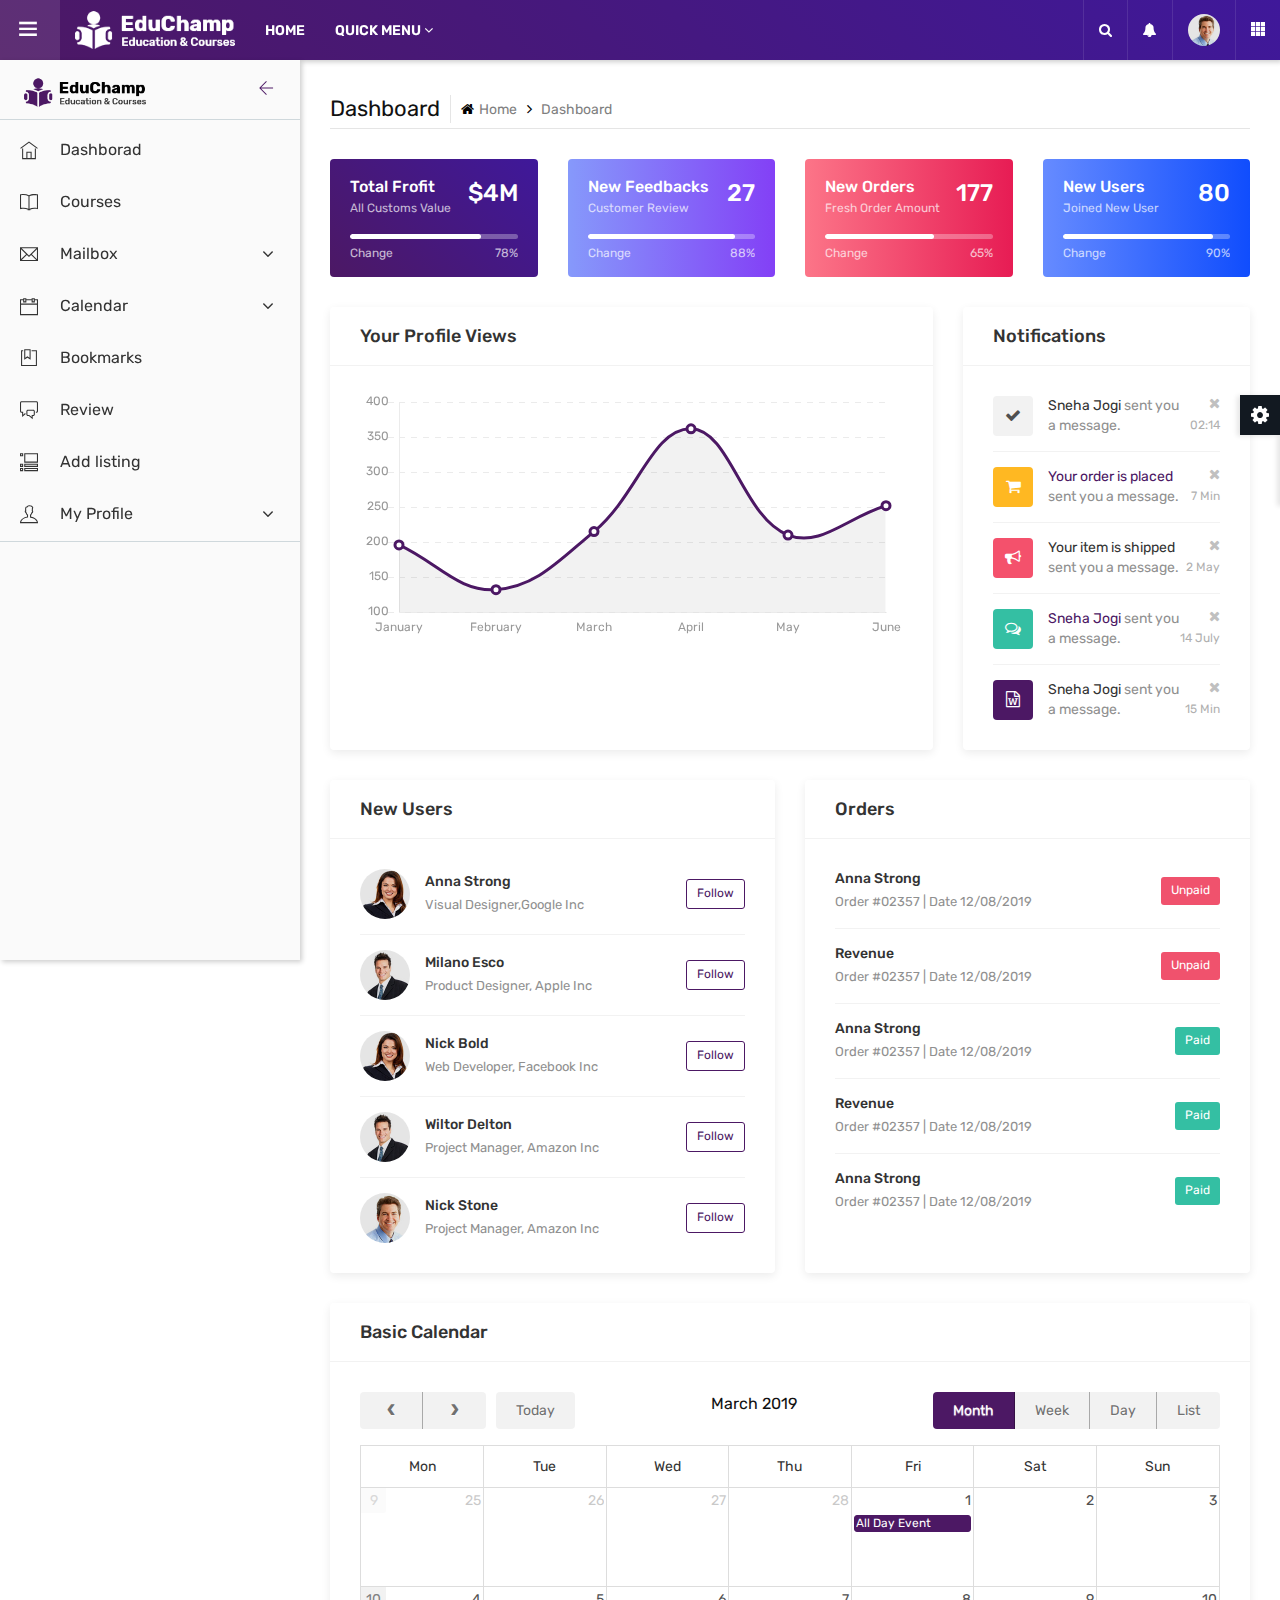
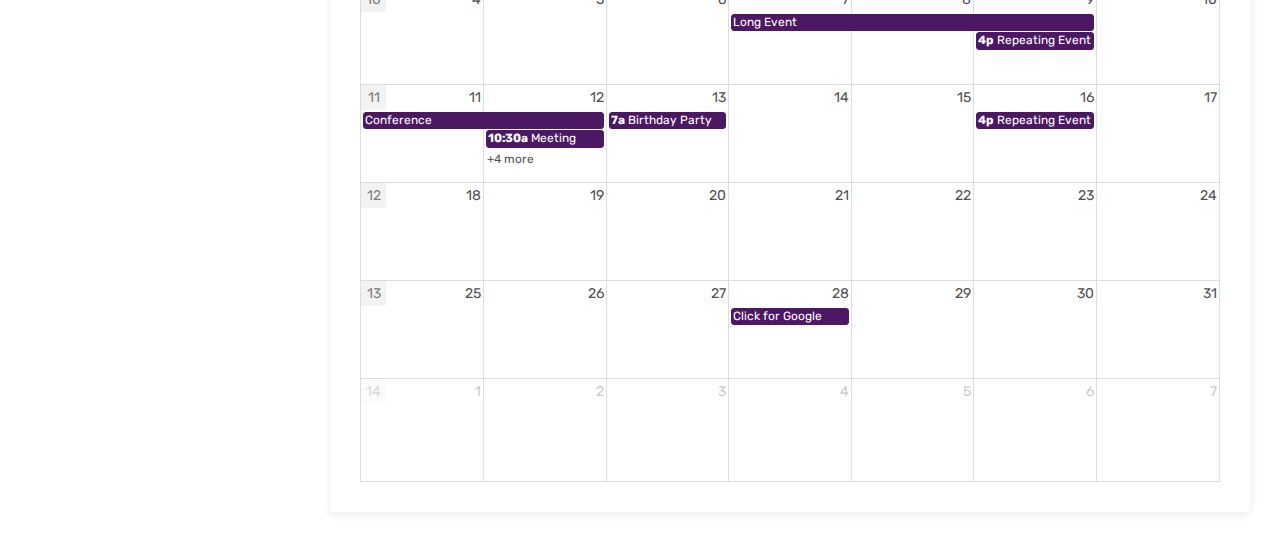
==== admin/index.html @ c58f72a6 "universities website frontend initial commit" ====
<!DOCTYPE html>
<html lang="en">

<!-- Mirrored from educhamp.themetrades.com/demo/admin/index.html by HTTrack Website Copier/3.x [XR&CO'2014], Fri, 22 Feb 2019 13:08:15 GMT -->
<head>

	<!-- META ============================================= -->
	<meta charset="utf-8">
	<meta http-equiv="X-UA-Compatible" content="IE=edge">
	<meta name="keywords" content="" />
	<meta name="author" content="" />
	<meta name="robots" content="" />
	
	<!-- DESCRIPTION -->
	<meta name="description" content="EduChamp : Education HTML Template" />
	
	<!-- OG -->
	<meta property="og:title" content="EduChamp : Education HTML Template" />
	<meta property="og:description" content="EduChamp : Education HTML Template" />
	<meta property="og:image" content="" />
	<meta name="format-detection" content="telephone=no">
	
	<!-- FAVICONS ICON ============================================= -->
	<link rel="icon" href="../error-404.html" type="image/x-icon" />
	<link rel="shortcut icon" type="image/x-icon" href="assets/images/favicon.png" />
	
	<!-- PAGE TITLE HERE ============================================= -->
	<title>EduChamp : Education HTML Template </title>
	
	<!-- MOBILE SPECIFIC ============================================= -->
	<meta name="viewport" content="width=device-width, initial-scale=1">
	
	<!--[if lt IE 9]>
	<script src="assets/js/html5shiv.min.js"></script>
	<script src="assets/js/respond.min.js"></script>
	<![endif]-->
	
	<!-- All PLUGINS CSS ============================================= -->
	<link rel="stylesheet" type="text/css" href="assets/css/assets.css">
	<link rel="stylesheet" type="text/css" href="assets/vendors/calendar/fullcalendar.css">
	
	<!-- TYPOGRAPHY ============================================= -->
	<link rel="stylesheet" type="text/css" href="assets/css/typography.css">
	
	<!-- SHORTCODES ============================================= -->
	<link rel="stylesheet" type="text/css" href="assets/css/shortcodes/shortcodes.css">
	
	<!-- STYLESHEETS ============================================= -->
	<link rel="stylesheet" type="text/css" href="assets/css/style.css">
	<link rel="stylesheet" type="text/css" href="assets/css/dashboard.css">
	<link class="skin" rel="stylesheet" type="text/css" href="assets/css/color/color-1.css">
	
</head>
<body class="ttr-opened-sidebar ttr-pinned-sidebar">
	
	<!-- header start -->
	<header class="ttr-header">
		<div class="ttr-header-wrapper">
			<!--sidebar menu toggler start -->
			<div class="ttr-toggle-sidebar ttr-material-button">
				<i class="ti-close ttr-open-icon"></i>
				<i class="ti-menu ttr-close-icon"></i>
			</div>
			<!--sidebar menu toggler end -->
			<!--logo start -->
			<div class="ttr-logo-box">
				<div>
					<a href="index.html" class="ttr-logo">
						<img class="ttr-logo-mobile" alt="" src="assets/images/logo-mobile.png" width="30" height="30">
						<img class="ttr-logo-desktop" alt="" src="assets/images/logo-white.png" width="160" height="27">
					</a>
				</div>
			</div>
			<!--logo end -->
			<div class="ttr-header-menu">
				<!-- header left menu start -->
				<ul class="ttr-header-navigation">
					<li>
						<a href="../index.html" class="ttr-material-button ttr-submenu-toggle">HOME</a>
					</li>
					<li>
						<a href="#" class="ttr-material-button ttr-submenu-toggle">QUICK MENU <i class="fa fa-angle-down"></i></a>
						<div class="ttr-header-submenu">
							<ul>
								<li><a href="../courses.html">Our Courses</a></li>
								<li><a href="../event.html">New Event</a></li>
								<li><a href="../membership.html">Membership</a></li>
							</ul>
						</div>
					</li>
				</ul>
				<!-- header left menu end -->
			</div>
			<div class="ttr-header-right ttr-with-seperator">
				<!-- header right menu start -->
				<ul class="ttr-header-navigation">
					<li>
						<a href="#" class="ttr-material-button ttr-search-toggle"><i class="fa fa-search"></i></a>
					</li>
					<li>
						<a href="#" class="ttr-material-button ttr-submenu-toggle"><i class="fa fa-bell"></i></a>
						<div class="ttr-header-submenu noti-menu">
							<div class="ttr-notify-header">
								<span class="ttr-notify-text-top">9 New</span>
								<span class="ttr-notify-text">User Notifications</span>
							</div>
							<div class="noti-box-list">
								<ul>
									<li>
										<span class="notification-icon dashbg-gray">
											<i class="fa fa-check"></i>
										</span>
										<span class="notification-text">
											<span>Sneha Jogi</span> sent you a message.
										</span>
										<span class="notification-time">
											<a href="#" class="fa fa-close"></a>
											<span> 02:14</span>
										</span>
									</li>
									<li>
										<span class="notification-icon dashbg-yellow">
											<i class="fa fa-shopping-cart"></i>
										</span>
										<span class="notification-text">
											<a href="#">Your order is placed</a> sent you a message.
										</span>
										<span class="notification-time">
											<a href="#" class="fa fa-close"></a>
											<span> 7 Min</span>
										</span>
									</li>
									<li>
										<span class="notification-icon dashbg-red">
											<i class="fa fa-bullhorn"></i>
										</span>
										<span class="notification-text">
											<span>Your item is shipped</span> sent you a message.
										</span>
										<span class="notification-time">
											<a href="#" class="fa fa-close"></a>
											<span> 2 May</span>
										</span>
									</li>
									<li>
										<span class="notification-icon dashbg-green">
											<i class="fa fa-comments-o"></i>
										</span>
										<span class="notification-text">
											<a href="#">Sneha Jogi</a> sent you a message.
										</span>
										<span class="notification-time">
											<a href="#" class="fa fa-close"></a>
											<span> 14 July</span>
										</span>
									</li>
									<li>
										<span class="notification-icon dashbg-primary">
											<i class="fa fa-file-word-o"></i>
										</span>
										<span class="notification-text">
											<span>Sneha Jogi</span> sent you a message.
										</span>
										<span class="notification-time">
											<a href="#" class="fa fa-close"></a>
											<span> 15 Min</span>
										</span>
									</li>
								</ul>
							</div>
						</div>
					</li>
					<li>
						<a href="#" class="ttr-material-button ttr-submenu-toggle"><span class="ttr-user-avatar"><img alt="" src="assets/images/testimonials/pic3.jpg" width="32" height="32"></span></a>
						<div class="ttr-header-submenu">
							<ul>
								<li><a href="user-profile.html">My profile</a></li>
								<li><a href="list-view-calendar.html">Activity</a></li>
								<li><a href="mailbox.html">Messages</a></li>
								<li><a href="../login.html">Logout</a></li>
							</ul>
						</div>
					</li>
					<li class="ttr-hide-on-mobile">
						<a href="#" class="ttr-material-button"><i class="ti-layout-grid3-alt"></i></a>
						<div class="ttr-header-submenu ttr-extra-menu">
							<a href="#">
								<i class="fa fa-music"></i>
								<span>Musics</span>
							</a>
							<a href="#">
								<i class="fa fa-youtube-play"></i>
								<span>Videos</span>
							</a>
							<a href="#">
								<i class="fa fa-envelope"></i>
								<span>Emails</span>
							</a>
							<a href="#">
								<i class="fa fa-book"></i>
								<span>Reports</span>
							</a>
							<a href="#">
								<i class="fa fa-smile-o"></i>
								<span>Persons</span>
							</a>
							<a href="#">
								<i class="fa fa-picture-o"></i>
								<span>Pictures</span>
							</a>
						</div>
					</li>
				</ul>
				<!-- header right menu end -->
			</div>
			<!--header search panel start -->
			<div class="ttr-search-bar">
				<form class="ttr-search-form">
					<div class="ttr-search-input-wrapper">
						<input type="text" name="qq" placeholder="search something..." class="ttr-search-input">
						<button type="submit" name="search" class="ttr-search-submit"><i class="ti-arrow-right"></i></button>
					</div>
					<span class="ttr-search-close ttr-search-toggle">
						<i class="ti-close"></i>
					</span>
				</form>
			</div>
			<!--header search panel end -->
		</div>
	</header>
	<!-- header end -->
	<!-- Left sidebar menu start -->
	<div class="ttr-sidebar">
		<div class="ttr-sidebar-wrapper content-scroll">
			<!-- side menu logo start -->
			<div class="ttr-sidebar-logo">
				<a href="#"><img alt="" src="assets/images/logo.png" width="122" height="27"></a>
				<!-- <div class="ttr-sidebar-pin-button" title="Pin/Unpin Menu">
					<i class="material-icons ttr-fixed-icon">gps_fixed</i>
					<i class="material-icons ttr-not-fixed-icon">gps_not_fixed</i>
				</div> -->
				<div class="ttr-sidebar-toggle-button">
					<i class="ti-arrow-left"></i>
				</div>
			</div>
			<!-- side menu logo end -->
			<!-- sidebar menu start -->
			<nav class="ttr-sidebar-navi">
				<ul>
					<li>
						<a href="index.html" class="ttr-material-button">
							<span class="ttr-icon"><i class="ti-home"></i></span>
		                	<span class="ttr-label">Dashborad</span>
		                </a>
		            </li>
					<li>
						<a href="courses.html" class="ttr-material-button">
							<span class="ttr-icon"><i class="ti-book"></i></span>
		                	<span class="ttr-label">Courses</span>
		                </a>
		            </li>
					<li>
						<a href="#" class="ttr-material-button">
							<span class="ttr-icon"><i class="ti-email"></i></span>
		                	<span class="ttr-label">Mailbox</span>
		                	<span class="ttr-arrow-icon"><i class="fa fa-angle-down"></i></span>
		                </a>
		                <ul>
		                	<li>
		                		<a href="mailbox.html" class="ttr-material-button"><span class="ttr-label">Mail Box</span></a>
		                	</li>
		                	<li>
		                		<a href="mailbox-compose.html" class="ttr-material-button"><span class="ttr-label">Compose</span></a>
		                	</li>
							<li>
		                		<a href="mailbox-read.html" class="ttr-material-button"><span class="ttr-label">Mail Read</span></a>
		                	</li>
		                </ul>
		            </li>
					<li>
						<a href="#" class="ttr-material-button">
							<span class="ttr-icon"><i class="ti-calendar"></i></span>
		                	<span class="ttr-label">Calendar</span>
		                	<span class="ttr-arrow-icon"><i class="fa fa-angle-down"></i></span>
		                </a>
		                <ul>
		                	<li>
		                		<a href="basic-calendar.html" class="ttr-material-button"><span class="ttr-label">Basic Calendar</span></a>
		                	</li>
		                	<li>
		                		<a href="list-view-calendar.html" class="ttr-material-button"><span class="ttr-label">List View</span></a>
		                	</li>
		                </ul>
		            </li>
					<li>
						<a href="bookmark.html" class="ttr-material-button">
							<span class="ttr-icon"><i class="ti-bookmark-alt"></i></span>
		                	<span class="ttr-label">Bookmarks</span>
		                </a>
		            </li>
					<li>
						<a href="review.html" class="ttr-material-button">
							<span class="ttr-icon"><i class="ti-comments"></i></span>
		                	<span class="ttr-label">Review</span>
		                </a>
		            </li>
					<li>
						<a href="add-listing.html" class="ttr-material-button">
							<span class="ttr-icon"><i class="ti-layout-accordion-list"></i></span>
		                	<span class="ttr-label">Add listing</span>
		                </a>
		            </li>
					<li>
						<a href="#" class="ttr-material-button">
							<span class="ttr-icon"><i class="ti-user"></i></span>
		                	<span class="ttr-label">My Profile</span>
		                	<span class="ttr-arrow-icon"><i class="fa fa-angle-down"></i></span>
		                </a>
		                <ul>
		                	<li>
		                		<a href="user-profile.html" class="ttr-material-button"><span class="ttr-label">User Profile</span></a>
		                	</li>
		                	<li>
		                		<a href="teacher-profile.html" class="ttr-material-button"><span class="ttr-label">Teacher Profile</span></a>
		                	</li>
		                </ul>
		            </li>
		            <li class="ttr-seperate"></li>
				</ul>
				<!-- sidebar menu end -->
			</nav>
			<!-- sidebar menu end -->
		</div>
	</div>
	<!-- Left sidebar menu end -->

	<!--Main container start -->
	<main class="ttr-wrapper">
		<div class="container-fluid">
			<div class="db-breadcrumb">
				<h4 class="breadcrumb-title">Dashboard</h4>
				<ul class="db-breadcrumb-list">
					<li><a href="#"><i class="fa fa-home"></i>Home</a></li>
					<li>Dashboard</li>
				</ul>
			</div>	
			<!-- Card -->
			<div class="row">
				<div class="col-md-6 col-lg-3 col-xl-3 col-sm-6 col-12">
					<div class="widget-card widget-bg1">					 
						<div class="wc-item">
							<h4 class="wc-title">
								Total Frofit
							</h4>
							<span class="wc-des">
								All Customs Value
							</span>
							<span class="wc-stats">
								$<span class="counter">18</span>M 
							</span>		
							<div class="progress wc-progress">
								<div class="progress-bar" role="progressbar" style="width: 78%;" aria-valuenow="50" aria-valuemin="0" aria-valuemax="100"></div>
							</div>
							<span class="wc-progress-bx">
								<span class="wc-change">
									Change
								</span>
								<span class="wc-number ml-auto">
									78%
								</span>
							</span>
						</div>				      
					</div>
				</div>
				<div class="col-md-6 col-lg-3 col-xl-3 col-sm-6 col-12">
					<div class="widget-card widget-bg2">					 
						<div class="wc-item">
							<h4 class="wc-title">
								 New Feedbacks
							</h4>
							<span class="wc-des">
								Customer Review
							</span>
							<span class="wc-stats counter">
								120 
							</span>		
							<div class="progress wc-progress">
								<div class="progress-bar" role="progressbar" style="width: 88%;" aria-valuenow="50" aria-valuemin="0" aria-valuemax="100"></div>
							</div>
							<span class="wc-progress-bx">
								<span class="wc-change">
									Change
								</span>
								<span class="wc-number ml-auto">
									88%
								</span>
							</span>
						</div>				      
					</div>
				</div>
				<div class="col-md-6 col-lg-3 col-xl-3 col-sm-6 col-12">
					<div class="widget-card widget-bg3">					 
						<div class="wc-item">
							<h4 class="wc-title">
								New Orders 
							</h4>
							<span class="wc-des">
								Fresh Order Amount 
							</span>
							<span class="wc-stats counter">
								772 
							</span>		
							<div class="progress wc-progress">
								<div class="progress-bar" role="progressbar" style="width: 65%;" aria-valuenow="50" aria-valuemin="0" aria-valuemax="100"></div>
							</div>
							<span class="wc-progress-bx">
								<span class="wc-change">
									Change
								</span>
								<span class="wc-number ml-auto">
									65%
								</span>
							</span>
						</div>				      
					</div>
				</div>
				<div class="col-md-6 col-lg-3 col-xl-3 col-sm-6 col-12">
					<div class="widget-card widget-bg4">					 
						<div class="wc-item">
							<h4 class="wc-title">
								New Users 
							</h4>
							<span class="wc-des">
								Joined New User
							</span>
							<span class="wc-stats counter">
								350 
							</span>		
							<div class="progress wc-progress">
								<div class="progress-bar" role="progressbar" style="width: 90%;" aria-valuenow="50" aria-valuemin="0" aria-valuemax="100"></div>
							</div>
							<span class="wc-progress-bx">
								<span class="wc-change">
									Change
								</span>
								<span class="wc-number ml-auto">
									90%
								</span>
							</span>
						</div>				      
					</div>
				</div>
			</div>
			<!-- Card END -->
			<div class="row">
				<!-- Your Profile Views Chart -->
				<div class="col-lg-8 m-b30">
					<div class="widget-box">
						<div class="wc-title">
							<h4>Your Profile Views</h4>
						</div>
						<div class="widget-inner">
							<canvas id="chart" width="100" height="45"></canvas>
						</div>
					</div>
				</div>
				<!-- Your Profile Views Chart END-->
				<div class="col-lg-4 m-b30">
					<div class="widget-box">
						<div class="wc-title">
							<h4>Notifications</h4>
						</div>
						<div class="widget-inner">
							<div class="noti-box-list">
								<ul>
									<li>
										<span class="notification-icon dashbg-gray">
											<i class="fa fa-check"></i>
										</span>
										<span class="notification-text">
											<span>Sneha Jogi</span> sent you a message.
										</span>
										<span class="notification-time">
											<a href="#" class="fa fa-close"></a>
											<span> 02:14</span>
										</span>
									</li>
									<li>
										<span class="notification-icon dashbg-yellow">
											<i class="fa fa-shopping-cart"></i>
										</span>
										<span class="notification-text">
											<a href="#">Your order is placed</a> sent you a message.
										</span>
										<span class="notification-time">
											<a href="#" class="fa fa-close"></a>
											<span> 7 Min</span>
										</span>
									</li>
									<li>
										<span class="notification-icon dashbg-red">
											<i class="fa fa-bullhorn"></i>
										</span>
										<span class="notification-text">
											<span>Your item is shipped</span> sent you a message.
										</span>
										<span class="notification-time">
											<a href="#" class="fa fa-close"></a>
											<span> 2 May</span>
										</span>
									</li>
									<li>
										<span class="notification-icon dashbg-green">
											<i class="fa fa-comments-o"></i>
										</span>
										<span class="notification-text">
											<a href="#">Sneha Jogi</a> sent you a message.
										</span>
										<span class="notification-time">
											<a href="#" class="fa fa-close"></a>
											<span> 14 July</span>
										</span>
									</li>
									<li>
										<span class="notification-icon dashbg-primary">
											<i class="fa fa-file-word-o"></i>
										</span>
										<span class="notification-text">
											<span>Sneha Jogi</span> sent you a message.
										</span>
										<span class="notification-time">
											<a href="#" class="fa fa-close"></a>
											<span> 15 Min</span>
										</span>
									</li>
								</ul>
							</div>
						</div>
					</div>
				</div>
				<div class="col-lg-6 m-b30">
					<div class="widget-box">
						<div class="wc-title">
							<h4>New Users</h4>
						</div>
						<div class="widget-inner">
							<div class="new-user-list">
								<ul>
									<li>
										<span class="new-users-pic">
											<img src="assets/images/testimonials/pic1.jpg" alt=""/>
										</span>
										<span class="new-users-text">
											<a href="#" class="new-users-name">Anna Strong </a>
											<span class="new-users-info">Visual Designer,Google Inc </span>
										</span>
										<span class="new-users-btn">
											<a href="#" class="btn button-sm outline">Follow</a>
										</span>
									</li>
									<li>
										<span class="new-users-pic">
											<img src="assets/images/testimonials/pic2.jpg" alt=""/>
										</span>
										<span class="new-users-text">
											<a href="#" class="new-users-name"> Milano Esco </a>
											<span class="new-users-info">Product Designer, Apple Inc </span>
										</span>
										<span class="new-users-btn">
											<a href="#" class="btn button-sm outline">Follow</a>
										</span>
									</li>
									<li>
										<span class="new-users-pic">
											<img src="assets/images/testimonials/pic1.jpg" alt=""/>
										</span>
										<span class="new-users-text">
											<a href="#" class="new-users-name">Nick Bold  </a>
											<span class="new-users-info">Web Developer, Facebook Inc </span>
										</span>
										<span class="new-users-btn">
											<a href="#" class="btn button-sm outline">Follow</a>
										</span>
									</li>
									<li>
										<span class="new-users-pic">
											<img src="assets/images/testimonials/pic2.jpg" alt=""/>
										</span>
										<span class="new-users-text">
											<a href="#" class="new-users-name">Wiltor Delton </a>
											<span class="new-users-info">Project Manager, Amazon Inc </span>
										</span>
										<span class="new-users-btn">
											<a href="#" class="btn button-sm outline">Follow</a>
										</span>
									</li>
									<li>
										<span class="new-users-pic">
											<img src="assets/images/testimonials/pic3.jpg" alt=""/>
										</span>
										<span class="new-users-text">
											<a href="#" class="new-users-name">Nick Stone </a>
											<span class="new-users-info">Project Manager, Amazon Inc  </span>
										</span>
										<span class="new-users-btn">
											<a href="#" class="btn button-sm outline">Follow</a>
										</span>
									</li>
								</ul>
							</div>
						</div>
					</div>
				</div>
				<div class="col-lg-6 m-b30">
					<div class="widget-box">
						<div class="wc-title">
							<h4>Orders</h4>
						</div>
						<div class="widget-inner">
							<div class="orders-list">
								<ul>
									<li>
										<span class="orders-title">
											<a href="#" class="orders-title-name">Anna Strong </a>
											<span class="orders-info">Order #02357 | Date 12/08/2019</span>
										</span>
										<span class="orders-btn">
											<a href="#" class="btn button-sm red">Unpaid</a>
										</span>
									</li>
									<li>
										<span class="orders-title">
											<a href="#" class="orders-title-name">Revenue</a>
											<span class="orders-info">Order #02357 | Date 12/08/2019</span>
										</span>
										<span class="orders-btn">
											<a href="#" class="btn button-sm red">Unpaid</a>
										</span>
									</li>
									<li>
										<span class="orders-title">
											<a href="#" class="orders-title-name">Anna Strong </a>
											<span class="orders-info">Order #02357 | Date 12/08/2019</span>
										</span>
										<span class="orders-btn">
											<a href="#" class="btn button-sm green">Paid</a>
										</span>
									</li>
									<li>
										<span class="orders-title">
											<a href="#" class="orders-title-name">Revenue</a>
											<span class="orders-info">Order #02357 | Date 12/08/2019</span>
										</span>
										<span class="orders-btn">
											<a href="#" class="btn button-sm green">Paid</a>
										</span>
									</li>
									<li>
										<span class="orders-title">
											<a href="#" class="orders-title-name">Anna Strong </a>
											<span class="orders-info">Order #02357 | Date 12/08/2019</span>
										</span>
										<span class="orders-btn">
											<a href="#" class="btn button-sm green">Paid</a>
										</span>
									</li>
								</ul>
							</div>
						</div>
					</div>
				</div>
				<div class="col-lg-12 m-b30">
					<div class="widget-box">
						<div class="wc-title">
							<h4>Basic Calendar</h4>
						</div>
						<div class="widget-inner">
							<div id="calendar"></div>
						</div>
					</div>
				</div>
			</div>
		</div>
	</main>
	<div class="ttr-overlay"></div>

<!-- External JavaScripts -->
<script src="assets/js/jquery.min.js"></script>
<script src="assets/vendors/bootstrap/js/popper.min.js"></script>
<script src="assets/vendors/bootstrap/js/bootstrap.min.js"></script>
<script src="assets/vendors/bootstrap-select/bootstrap-select.min.js"></script>
<script src="assets/vendors/bootstrap-touchspin/jquery.bootstrap-touchspin.js"></script>
<script src="assets/vendors/magnific-popup/magnific-popup.js"></script>
<script src="assets/vendors/counter/waypoints-min.js"></script>
<script src="assets/vendors/counter/counterup.min.js"></script>
<script src="assets/vendors/imagesloaded/imagesloaded.js"></script>
<script src="assets/vendors/masonry/masonry.js"></script>
<script src="assets/vendors/masonry/filter.js"></script>
<script src="assets/vendors/owl-carousel/owl.carousel.js"></script>
<script src='assets/vendors/scroll/scrollbar.min.js'></script>
<script src="assets/js/functions.js"></script>
<script src="assets/vendors/chart/chart.min.js"></script>
<script src="assets/js/admin.js"></script>
<script src='assets/vendors/calendar/moment.min.js'></script>
<script src='assets/vendors/calendar/fullcalendar.js'></script>
<script src='assets/vendors/switcher/switcher.js'></script>
<script>
  $(document).ready(function() {

    $('#calendar').fullCalendar({
      header: {
        left: 'prev,next today',
        center: 'title',
        right: 'month,agendaWeek,agendaDay,listWeek'
      },
      defaultDate: '2019-03-12',
      navLinks: true, // can click day/week names to navigate views

      weekNumbers: true,
      weekNumbersWithinDays: true,
      weekNumberCalculation: 'ISO',

      editable: true,
      eventLimit: true, // allow "more" link when too many events
      events: [
        {
          title: 'All Day Event',
          start: '2019-03-01'
        },
        {
          title: 'Long Event',
          start: '2019-03-07',
          end: '2019-03-10'
        },
        {
          id: 999,
          title: 'Repeating Event',
          start: '2019-03-09T16:00:00'
        },
        {
          id: 999,
          title: 'Repeating Event',
          start: '2019-03-16T16:00:00'
        },
        {
          title: 'Conference',
          start: '2019-03-11',
          end: '2019-03-13'
        },
        {
          title: 'Meeting',
          start: '2019-03-12T10:30:00',
          end: '2019-03-12T12:30:00'
        },
        {
          title: 'Lunch',
          start: '2019-03-12T12:00:00'
        },
        {
          title: 'Meeting',
          start: '2019-03-12T14:30:00'
        },
        {
          title: 'Happy Hour',
          start: '2019-03-12T17:30:00'
        },
        {
          title: 'Dinner',
          start: '2019-03-12T20:00:00'
        },
        {
          title: 'Birthday Party',
          start: '2019-03-13T07:00:00'
        },
        {
          title: 'Click for Google',
          url: 'http://google.com/',
          start: '2019-03-28'
        }
      ]
    });

  });

</script>
</body>

<!-- Mirrored from educhamp.themetrades.com/demo/admin/index.html by HTTrack Website Copier/3.x [XR&CO'2014], Fri, 22 Feb 2019 13:09:05 GMT -->
</html>
---- admin/assets/css/assets.css ----
/*=========================
	All css
==========================*/
@import url("../vendors/bootstrap/css/bootstrap.min.css");
@import url("../vendors/fontawesome/css/font-awesome.min.css");
@import url("../vendors/themify/themify-icons.css");
@import url("../vendors/owl-carousel/owl.carousel.css");
@import url("../vendors/bootstrap-select/bootstrap-select.min.css");
@import url("../vendors/magnific-popup/magnific-popup.css");
@import url("../vendors/scroll/scrollbar.css");
@import url("../vendors/switcher/switcher.css");

/*=========================
	All css
==========================*/
@import url('https://fonts.googleapis.com/css?family=Open+Sans:300,400,600,700,800|Raleway:100,200,300,400,500,600,700,800,900|Roboto:100,300,400,500,700,900|Rubik:300,400,500,700,900');

/*
font-family: 'Open Sans', sans-serif;
font-family: 'Raleway', sans-serif;
font-family: 'Roboto', sans-serif;
font-family: 'Rubik', sans-serif;
*/
---- admin/assets/vendors/calendar/fullcalendar.css ----
/*!
 * FullCalendar v3.9.0
 * Docs & License: https://fullcalendar.io/
 * (c) 2018 Adam Shaw
 */
.fc {
  direction: ltr;
  text-align: left; }

.fc-rtl {
  text-align: right; }

body .fc {
  /* extra precedence to overcome jqui */
  font-size: 1em; }

/* Colors
--------------------------------------------------------------------------------------------------*/
.fc-highlight {
  /* when user is selecting cells */
  background: #bce8f1;
  opacity: .3; }

.fc-bgevent {
  /* default look for background events */
  background: #8fdf82;
  opacity: .3; }

.fc-nonbusiness {
  /* default look for non-business-hours areas */
  /* will inherit .fc-bgevent's styles */
  background: #d7d7d7; }

/* Buttons (styled <button> tags, normalized to work cross-browser)
--------------------------------------------------------------------------------------------------*/
.fc button {
  /* force height to include the border and padding */
  -moz-box-sizing: border-box;
  -webkit-box-sizing: border-box;
  box-sizing: border-box;
  /* dimensions */
  margin: 0;
  height: 2.1em;
  padding: 0 .6em;
  /* text & cursor */
  font-size: 1em;
  /* normalize */
  white-space: nowrap;
  cursor: pointer; }

/* Firefox has an annoying inner border */
.fc button::-moz-focus-inner {
  margin: 0;
  padding: 0; }

.fc-state-default {
  /* non-theme */
  border: 1px solid; }

.fc-state-default.fc-corner-left {
  /* non-theme */
  border-top-left-radius: 4px;
  border-bottom-left-radius: 4px; }

.fc-state-default.fc-corner-right {
  /* non-theme */
  border-top-right-radius: 4px;
  border-bottom-right-radius: 4px; }

/* icons in buttons */
.fc button .fc-icon {
  /* non-theme */
  position: relative;
  top: -0.05em;
  /* seems to be a good adjustment across browsers */
  margin: 0 .2em;
  vertical-align: middle; }

/*
  button states
  borrowed from twitter bootstrap (http://twitter.github.com/bootstrap/)
*/
.fc-state-default {
  background-color: #f5f5f5;
  background-image: -moz-linear-gradient(top, #ffffff, #e6e6e6);
  background-image: -webkit-gradient(linear, 0 0, 0 100%, from(#ffffff), to(#e6e6e6));
  background-image: -webkit-linear-gradient(top, #ffffff, #e6e6e6);
  background-image: -o-linear-gradient(top, #ffffff, #e6e6e6);
  background-image: linear-gradient(to bottom, #ffffff, #e6e6e6);
  background-repeat: repeat-x;
  border-color: #e6e6e6 #e6e6e6 #bfbfbf;
  border-color: rgba(0, 0, 0, 0.1) rgba(0, 0, 0, 0.1) rgba(0, 0, 0, 0.25);
  color: #333;
  text-shadow: 0 1px 1px rgba(255, 255, 255, 0.75);
  box-shadow: inset 0 1px 0 rgba(255, 255, 255, 0.2), 0 1px 2px rgba(0, 0, 0, 0.05); }

.fc-state-hover,
.fc-state-down,
.fc-state-active,
.fc-state-disabled {
  color: #333333;
  background-color: #e6e6e6; }

.fc-state-hover {
  color: #333333;
  text-decoration: none;
  background-position: 0 -15px;
  -webkit-transition: background-position 0.1s linear;
  -moz-transition: background-position 0.1s linear;
  -o-transition: background-position 0.1s linear;
  transition: background-position 0.1s linear; }

.fc-state-down,
.fc-state-active {
  background-color: #cccccc;
  background-image: none;
  box-shadow: inset 0 2px 4px rgba(0, 0, 0, 0.15), 0 1px 2px rgba(0, 0, 0, 0.05); }

.fc-state-disabled {
  cursor: default;
  background-image: none;
  opacity: 0.65;
  box-shadow: none; }

/* Buttons Groups
--------------------------------------------------------------------------------------------------*/
.fc-button-group {
  display: inline-block; }

/*
every button that is not first in a button group should scootch over one pixel and cover the
previous button's border...
*/
.fc .fc-button-group > * {
  /* extra precedence b/c buttons have margin set to zero */
  float: left;
  margin: 0 0 0 -1px; }

.fc .fc-button-group > :first-child {
  /* same */
  margin-left: 0; }

/* Popover
--------------------------------------------------------------------------------------------------*/
.fc-popover {
  position: absolute;
  box-shadow: 0 2px 6px rgba(0, 0, 0, 0.15); }

.fc-popover .fc-header {
  /* TODO: be more consistent with fc-head/fc-body */
  padding: 2px 4px; }

.fc-popover .fc-header .fc-title {
  margin: 0 2px; }

.fc-popover .fc-header .fc-close {
  cursor: pointer; }

.fc-ltr .fc-popover .fc-header .fc-title,
.fc-rtl .fc-popover .fc-header .fc-close {
  float: left; }

.fc-rtl .fc-popover .fc-header .fc-title,
.fc-ltr .fc-popover .fc-header .fc-close {
  float: right; }

/* Misc Reusable Components
--------------------------------------------------------------------------------------------------*/
.fc-divider {
  border-style: solid;
  border-width: 1px; }

hr.fc-divider {
  height: 0;
  margin: 0;
  padding: 0 0 2px;
  /* height is unreliable across browsers, so use padding */
  border-width: 1px 0; }

.fc-clear {
  clear: both; }

.fc-bg,
.fc-bgevent-skeleton,
.fc-highlight-skeleton,
.fc-helper-skeleton {
  /* these element should always cling to top-left/right corners */
  position: absolute;
  top: 0;
  left: 0;
  right: 0; }

.fc-bg {
  bottom: 0;
  /* strech bg to bottom edge */ }

.fc-bg table {
  height: 100%;
  /* strech bg to bottom edge */ }

/* Tables
--------------------------------------------------------------------------------------------------*/
.fc table {
  width: 100%;
  box-sizing: border-box;
  /* fix scrollbar issue in firefox */
  table-layout: fixed;
  border-collapse: collapse;
  border-spacing: 0;
  font-size: 1em;
  /* normalize cross-browser */ }

.fc th {
  text-align: center; }

.fc th,
.fc td {
  border-style: solid;
  border-width: 1px;
  padding: 0;
  vertical-align: top; }

.fc td.fc-today {
  border-style: double;
  /* overcome neighboring borders */ }

/* Internal Nav Links
--------------------------------------------------------------------------------------------------*/
a[data-goto] {
  cursor: pointer; }

a[data-goto]:hover {
  text-decoration: underline; }

/* Fake Table Rows
--------------------------------------------------------------------------------------------------*/
.fc .fc-row {
  /* extra precedence to overcome themes w/ .ui-widget-content forcing a 1px border */
  /* no visible border by default. but make available if need be (scrollbar width compensation) */
  border-style: solid;
  border-width: 0; }

.fc-row table {
  /* don't put left/right border on anything within a fake row.
     the outer tbody will worry about this */
  border-left: 0 hidden transparent;
  border-right: 0 hidden transparent;
  /* no bottom borders on rows */
  border-bottom: 0 hidden transparent; }

.fc-row:first-child table {
  border-top: 0 hidden transparent;
  /* no top border on first row */ }

/* Day Row (used within the header and the DayGrid)
--------------------------------------------------------------------------------------------------*/
.fc-row {
  position: relative; }

.fc-row .fc-bg {
  z-index: 1; }

/* highlighting cells & background event skeleton */
.fc-row .fc-bgevent-skeleton,
.fc-row .fc-highlight-skeleton {
  bottom: 0;
  /* stretch skeleton to bottom of row */ }

.fc-row .fc-bgevent-skeleton table,
.fc-row .fc-highlight-skeleton table {
  height: 100%;
  /* stretch skeleton to bottom of row */ }

.fc-row .fc-highlight-skeleton td,
.fc-row .fc-bgevent-skeleton td {
  border-color: transparent; }

.fc-row .fc-bgevent-skeleton {
  z-index: 2; }

.fc-row .fc-highlight-skeleton {
  z-index: 3; }

/*
row content (which contains day/week numbers and events) as well as "helper" (which contains
temporary rendered events).
*/
.fc-row .fc-content-skeleton {
  position: relative;
  z-index: 4;
  padding-bottom: 2px;
  /* matches the space above the events */ }

.fc-row .fc-helper-skeleton {
  z-index: 5; }

.fc .fc-row .fc-content-skeleton table,
.fc .fc-row .fc-content-skeleton td,
.fc .fc-row .fc-helper-skeleton td {
  /* see-through to the background below */
  /* extra precedence to prevent theme-provided backgrounds */
  background: none;
  /* in case <td>s are globally styled */
  border-color: transparent; }

.fc-row .fc-content-skeleton td,
.fc-row .fc-helper-skeleton td {
  /* don't put a border between events and/or the day number */
  border-bottom: 0; }

.fc-row .fc-content-skeleton tbody td,
.fc-row .fc-helper-skeleton tbody td {
  /* don't put a border between event cells */
  border-top: 0; }

/* Scrolling Container
--------------------------------------------------------------------------------------------------*/
.fc-scroller {
  -webkit-overflow-scrolling: touch; }

/* TODO: move to agenda/basic */
.fc-scroller > .fc-day-grid,
.fc-scroller > .fc-time-grid {
  position: relative;
  /* re-scope all positions */
  width: 100%;
  /* hack to force re-sizing this inner element when scrollbars appear/disappear */ }

/* Global Event Styles
--------------------------------------------------------------------------------------------------*/
.fc-event {
  position: relative;
  /* for resize handle and other inner positioning */
  display: block;
  /* make the <a> tag block */
  font-size: .85em;
  line-height: 1.3;
  border-radius: 3px;
  border: 1px solid var(--primary);
  /* default BORDER color */ }

.fc-event,
.fc-event-dot {
  background-color: var(--primary);
  /* default BACKGROUND color */ }

.fc-event,
.fc-event:hover {
  color: #fff;
  /* default TEXT color */
  text-decoration: none;
  /* if <a> has an href */ }

.fc-event[href],
.fc-event.fc-draggable {
  cursor: pointer;
  /* give events with links and draggable events a hand mouse pointer */ }

.fc-not-allowed,
.fc-not-allowed .fc-event {
  /* to override an event's custom cursor */
  cursor: not-allowed; }

.fc-event .fc-bg {
  /* the generic .fc-bg already does position */
  z-index: 1;
  background: #fff;
  opacity: .25; }

.fc-event .fc-content {
  position: relative;
  z-index: 2; }

/* resizer (cursor AND touch devices) */
.fc-event .fc-resizer {
  position: absolute;
  z-index: 4; }

/* resizer (touch devices) */
.fc-event .fc-resizer {
  display: none; }

.fc-event.fc-allow-mouse-resize .fc-resizer,
.fc-event.fc-selected .fc-resizer {
  /* only show when hovering or selected (with touch) */
  display: block; }

/* hit area */
.fc-event.fc-selected .fc-resizer:before {
  /* 40x40 touch area */
  content: "";
  position: absolute;
  z-index: 9999;
  /* user of this util can scope within a lower z-index */
  top: 50%;
  left: 50%;
  width: 40px;
  height: 40px;
  margin-left: -20px;
  margin-top: -20px; }

/* Event Selection (only for touch devices)
--------------------------------------------------------------------------------------------------*/
.fc-event.fc-selected {
  z-index: 9999 !important;
  /* overcomes inline z-index */
  box-shadow: 0 2px 5px rgba(0, 0, 0, 0.2); }

.fc-event.fc-selected.fc-dragging {
  box-shadow: 0 2px 7px rgba(0, 0, 0, 0.3); }

/* Horizontal Events
--------------------------------------------------------------------------------------------------*/
/* bigger touch area when selected */
.fc-h-event.fc-selected:before {
  content: "";
  position: absolute;
  z-index: 3;
  /* below resizers */
  top: -10px;
  bottom: -10px;
  left: 0;
  right: 0; }

/* events that are continuing to/from another week. kill rounded corners and butt up against edge */
.fc-ltr .fc-h-event.fc-not-start,
.fc-rtl .fc-h-event.fc-not-end {
  margin-left: 0;
  border-left-width: 0;
  padding-left: 1px;
  /* replace the border with padding */
  border-top-left-radius: 0;
  border-bottom-left-radius: 0; }

.fc-ltr .fc-h-event.fc-not-end,
.fc-rtl .fc-h-event.fc-not-start {
  margin-right: 0;
  border-right-width: 0;
  padding-right: 1px;
  /* replace the border with padding */
  border-top-right-radius: 0;
  border-bottom-right-radius: 0; }

/* resizer (cursor AND touch devices) */
/* left resizer  */
.fc-ltr .fc-h-event .fc-start-resizer,
.fc-rtl .fc-h-event .fc-end-resizer {
  cursor: w-resize;
  left: -1px;
  /* overcome border */ }

/* right resizer */
.fc-ltr .fc-h-event .fc-end-resizer,
.fc-rtl .fc-h-event .fc-start-resizer {
  cursor: e-resize;
  right: -1px;
  /* overcome border */ }

/* resizer (mouse devices) */
.fc-h-event.fc-allow-mouse-resize .fc-resizer {
  width: 7px;
  top: -1px;
  /* overcome top border */
  bottom: -1px;
  /* overcome bottom border */ }

/* resizer (touch devices) */
.fc-h-event.fc-selected .fc-resizer {
  /* 8x8 little dot */
  border-radius: 4px;
  border-width: 1px;
  width: 6px;
  height: 6px;
  border-style: solid;
  border-color: inherit;
  background: #fff;
  /* vertically center */
  top: 50%;
  margin-top: -4px; }

/* left resizer  */
.fc-ltr .fc-h-event.fc-selected .fc-start-resizer,
.fc-rtl .fc-h-event.fc-selected .fc-end-resizer {
  margin-left: -4px;
  /* centers the 8x8 dot on the left edge */ }

/* right resizer */
.fc-ltr .fc-h-event.fc-selected .fc-end-resizer,
.fc-rtl .fc-h-event.fc-selected .fc-start-resizer {
  margin-right: -4px;
  /* centers the 8x8 dot on the right edge */ }

/* DayGrid events
----------------------------------------------------------------------------------------------------
We use the full "fc-day-grid-event" class instead of using descendants because the event won't
be a descendant of the grid when it is being dragged.
*/
.fc-day-grid-event {
  margin: 1px 2px 0;
  /* spacing between events and edges */
  padding: 0 1px; }

tr:first-child > td > .fc-day-grid-event {
  margin-top: 2px;
  /* a little bit more space before the first event */ }

.fc-day-grid-event.fc-selected:after {
  content: "";
  position: absolute;
  z-index: 1;
  /* same z-index as fc-bg, behind text */
  /* overcome the borders */
  top: -1px;
  right: -1px;
  bottom: -1px;
  left: -1px;
  /* darkening effect */
  background: #000;
  opacity: .25; }

.fc-day-grid-event .fc-content {
  /* force events to be one-line tall */
  white-space: nowrap;
  overflow: hidden; }

.fc-day-grid-event .fc-time {
  font-weight: bold; }

/* resizer (cursor devices) */
/* left resizer  */
.fc-ltr .fc-day-grid-event.fc-allow-mouse-resize .fc-start-resizer,
.fc-rtl .fc-day-grid-event.fc-allow-mouse-resize .fc-end-resizer {
  margin-left: -2px;
  /* to the day cell's edge */ }

/* right resizer */
.fc-ltr .fc-day-grid-event.fc-allow-mouse-resize .fc-end-resizer,
.fc-rtl .fc-day-grid-event.fc-allow-mouse-resize .fc-start-resizer {
  margin-right: -2px;
  /* to the day cell's edge */ }

/* Event Limiting
--------------------------------------------------------------------------------------------------*/
/* "more" link that represents hidden events */
a.fc-more {
  margin: 1px 3px;
  font-size: .85em;
  cursor: pointer;
  text-decoration: none; }

a.fc-more:hover {
  text-decoration: underline; }

.fc-limited {
  /* rows and cells that are hidden because of a "more" link */
  display: none; }

/* popover that appears when "more" link is clicked */
.fc-day-grid .fc-row {
  z-index: 1;
  /* make the "more" popover one higher than this */ }

.fc-more-popover {
  z-index: 2;
  width: 220px; }

.fc-more-popover .fc-event-container {
  padding: 10px; }

/* Now Indicator
--------------------------------------------------------------------------------------------------*/
.fc-now-indicator {
  position: absolute;
  border: 0 solid red; }

/* Utilities
--------------------------------------------------------------------------------------------------*/
.fc-unselectable {
  -webkit-user-select: none;
  -khtml-user-select: none;
  -moz-user-select: none;
  -ms-user-select: none;
  user-select: none;
  -webkit-touch-callout: none;
  -webkit-tap-highlight-color: transparent; }

/*
TODO: more distinction between this file and common.css
*/
/* Colors
--------------------------------------------------------------------------------------------------*/
.fc-unthemed th,
.fc-unthemed td,
.fc-unthemed thead,
.fc-unthemed tbody,
.fc-unthemed .fc-divider,
.fc-unthemed .fc-row,
.fc-unthemed .fc-content,
.fc-unthemed .fc-popover,
.fc-unthemed .fc-list-view,
.fc-unthemed .fc-list-heading td {
  border-color: #ddd; }

.fc-unthemed .fc-popover {
  background-color: #fff; }

.fc-unthemed .fc-divider,
.fc-unthemed .fc-popover .fc-header,
.fc-unthemed .fc-list-heading td {
  background: #eee; }

.fc-unthemed .fc-popover .fc-header .fc-close {
  color: #666; }

.fc-unthemed td.fc-today {
  background: #fcf8e3; }

.fc-unthemed .fc-disabled-day {
  background: #d7d7d7;
  opacity: .3; }

/* Icons (inline elements with styled text that mock arrow icons)
--------------------------------------------------------------------------------------------------*/
.fc-icon {
  display: inline-block;
  height: 1em;
  line-height: 1em;
  font-size: 1em;
  text-align: center;
  overflow: hidden;
  font-family: "Courier New", Courier, monospace;
  /* don't allow browser text-selection */
  -webkit-touch-callout: none;
  -webkit-user-select: none;
  -khtml-user-select: none;
  -moz-user-select: none;
  -ms-user-select: none;
  user-select: none; }

/*
Acceptable font-family overrides for individual icons:
  "Arial", sans-serif
  "Times New Roman", serif

NOTE: use percentage font sizes or else old IE chokes
*/
.fc-icon:after {
  position: relative; }

.fc-icon-left-single-arrow:after {
  content: "\2039";
  font-weight: bold;
  font-size: 200%;
  top: -7%; }

.fc-icon-right-single-arrow:after {
  content: "\203A";
  font-weight: bold;
  font-size: 200%;
  top: -7%; }

.fc-icon-left-double-arrow:after {
  content: "\AB";
  font-size: 160%;
  top: -7%; }

.fc-icon-right-double-arrow:after {
  content: "\BB";
  font-size: 160%;
  top: -7%; }

.fc-icon-left-triangle:after {
  content: "\25C4";
  font-size: 125%;
  top: 3%; }

.fc-icon-right-triangle:after {
  content: "\25BA";
  font-size: 125%;
  top: 3%; }

.fc-icon-down-triangle:after {
  content: "\25BC";
  font-size: 125%;
  top: 2%; }

.fc-icon-x:after {
  content: "\D7";
  font-size: 200%;
  top: 6%; }

/* Popover
--------------------------------------------------------------------------------------------------*/
.fc-unthemed .fc-popover {
  border-width: 1px;
  border-style: solid; }

.fc-unthemed .fc-popover .fc-header .fc-close {
  font-size: .9em;
  margin-top: 2px; }

/* List View
--------------------------------------------------------------------------------------------------*/
.fc-unthemed .fc-list-item:hover td {
  background-color: #f5f5f5; }

/* Colors
--------------------------------------------------------------------------------------------------*/
.ui-widget .fc-disabled-day {
  background-image: none; }

/* Popover
--------------------------------------------------------------------------------------------------*/
.fc-popover > .ui-widget-header + .ui-widget-content {
  border-top: 0;
  /* where they meet, let the header have the border */ }

/* Global Event Styles
--------------------------------------------------------------------------------------------------*/
.ui-widget .fc-event {
  /* overpower jqui's styles on <a> tags. TODO: more DRY */
  color: #fff;
  /* default TEXT color */
  text-decoration: none;
  /* if <a> has an href */
  /* undo ui-widget-header bold */
  font-weight: normal; }

/* TimeGrid axis running down the side (for both the all-day area and the slot area)
--------------------------------------------------------------------------------------------------*/
.ui-widget td.fc-axis {
  font-weight: normal;
  /* overcome bold */ }

/* TimeGrid Slats (lines that run horizontally)
--------------------------------------------------------------------------------------------------*/
.fc-time-grid .fc-slats .ui-widget-content {
  background: none;
  /* see through to fc-bg */ }

.fc.fc-bootstrap3 a {
  text-decoration: none; }

.fc.fc-bootstrap3 a[data-goto]:hover {
  text-decoration: underline; }

.fc-bootstrap3 hr.fc-divider {
  border-color: inherit; }

.fc-bootstrap3 .fc-today.alert {
  border-radius: 0; }

/* Popover
--------------------------------------------------------------------------------------------------*/
.fc-bootstrap3 .fc-popover .panel-body {
  padding: 0; }

/* TimeGrid Slats (lines that run horizontally)
--------------------------------------------------------------------------------------------------*/
.fc-bootstrap3 .fc-time-grid .fc-slats table {
  /* some themes have background color. see through to slats */
  background: none; }

.fc.fc-bootstrap4 a {
  text-decoration: none; }

.fc.fc-bootstrap4 a[data-goto]:hover {
  text-decoration: underline; }

.fc-bootstrap4 hr.fc-divider {
  border-color: inherit; }

.fc-bootstrap4 .fc-today.alert {
  border-radius: 0; }

.fc-bootstrap4 a.fc-event:not([href]):not([tabindex]) {
  color: #fff; }

.fc-bootstrap4 .fc-popover.card {
  position: absolute; }

/* Popover
--------------------------------------------------------------------------------------------------*/
.fc-bootstrap4 .fc-popover .card-body {
  padding: 0; }

/* TimeGrid Slats (lines that run horizontally)
--------------------------------------------------------------------------------------------------*/
.fc-bootstrap4 .fc-time-grid .fc-slats table {
  /* some themes have background color. see through to slats */
  background: none; }

/* Toolbar
--------------------------------------------------------------------------------------------------*/
.fc-toolbar {
  text-align: center; }

.fc-toolbar.fc-header-toolbar {
  margin-bottom: 1em; }

.fc-toolbar.fc-footer-toolbar {
  margin-top: 1em; }

.fc-toolbar .fc-left {
  float: left; }

.fc-toolbar .fc-right {
  float: right; }

.fc-toolbar .fc-center {
  display: inline-block; }

/* the things within each left/right/center section */
.fc .fc-toolbar > * > * {
  /* extra precedence to override button border margins */
  float: left;
  margin-left: .75em; }

/* the first thing within each left/center/right section */
.fc .fc-toolbar > * > :first-child {
  /* extra precedence to override button border margins */
  margin-left: 0; }

/* title text */
.fc-toolbar h2 {
  margin: 0; }

/* button layering (for border precedence) */
.fc-toolbar button {
  position: relative; }

.fc-toolbar .fc-state-hover,
.fc-toolbar .ui-state-hover {
  z-index: 2; }

.fc-toolbar .fc-state-down {
  z-index: 3; }

.fc-toolbar .fc-state-active,
.fc-toolbar .ui-state-active {
  z-index: 4; }

.fc-toolbar button:focus {
  z-index: 5; }

/* View Structure
--------------------------------------------------------------------------------------------------*/
/* undo twitter bootstrap's box-sizing rules. normalizes positioning techniques */
/* don't do this for the toolbar because we'll want bootstrap to style those buttons as some pt */
.fc-view-container *,
.fc-view-container *:before,
.fc-view-container *:after {
  -webkit-box-sizing: content-box;
  -moz-box-sizing: content-box;
  box-sizing: content-box; }

.fc-view,
.fc-view > table {
  /* so dragged elements can be above the view's main element */
  position: relative;
  z-index: 1; }

/* BasicView
--------------------------------------------------------------------------------------------------*/
/* day row structure */
.fc-basicWeek-view .fc-content-skeleton,
.fc-basicDay-view .fc-content-skeleton {
  /* there may be week numbers in these views, so no padding-top */
  padding-bottom: 1em;
  /* ensure a space at bottom of cell for user selecting/clicking */ }

.fc-basic-view .fc-body .fc-row {
  min-height: 4em;
  /* ensure that all rows are at least this tall */ }

/* a "rigid" row will take up a constant amount of height because content-skeleton is absolute */
.fc-row.fc-rigid {
  overflow: hidden; }

.fc-row.fc-rigid .fc-content-skeleton {
  position: absolute;
  top: 0;
  left: 0;
  right: 0; }

/* week and day number styling */
.fc-day-top.fc-other-month {
  opacity: 0.3; }

.fc-basic-view .fc-week-number,
.fc-basic-view .fc-day-number {
  padding: 2px; }

.fc-basic-view th.fc-week-number,
.fc-basic-view th.fc-day-number {
  padding: 0 2px;
  /* column headers can't have as much v space */ }

.fc-ltr .fc-basic-view .fc-day-top .fc-day-number {
  float: right; }

.fc-rtl .fc-basic-view .fc-day-top .fc-day-number {
  float: left; }

.fc-ltr .fc-basic-view .fc-day-top .fc-week-number {
  float: left;
  border-radius: 0 0 3px 0; }

.fc-rtl .fc-basic-view .fc-day-top .fc-week-number {
  float: right;
  border-radius: 0 0 0 3px; }

.fc-basic-view .fc-day-top .fc-week-number {
  min-width: 1.5em;
  text-align: center;
  background-color: #f2f2f2;
  color: #808080; }

/* when week/day number have own column */
.fc-basic-view td.fc-week-number {
  text-align: center; }

.fc-basic-view td.fc-week-number > * {
  /* work around the way we do column resizing and ensure a minimum width */
  display: inline-block;
  min-width: 1.25em; }

/* AgendaView all-day area
--------------------------------------------------------------------------------------------------*/
.fc-agenda-view .fc-day-grid {
  position: relative;
  z-index: 2;
  /* so the "more.." popover will be over the time grid */ }

.fc-agenda-view .fc-day-grid .fc-row {
  min-height: 3em;
  /* all-day section will never get shorter than this */ }

.fc-agenda-view .fc-day-grid .fc-row .fc-content-skeleton {
  padding-bottom: 1em;
  /* give space underneath events for clicking/selecting days */ }

/* TimeGrid axis running down the side (for both the all-day area and the slot area)
--------------------------------------------------------------------------------------------------*/
.fc .fc-axis {
  /* .fc to overcome default cell styles */
  vertical-align: middle;
  padding: 0 4px;
  white-space: nowrap; }

.fc-ltr .fc-axis {
  text-align: right; }

.fc-rtl .fc-axis {
  text-align: left; }

/* TimeGrid Structure
--------------------------------------------------------------------------------------------------*/
.fc-time-grid-container,
.fc-time-grid {
  /* so slats/bg/content/etc positions get scoped within here */
  position: relative;
  z-index: 1; }

.fc-time-grid {
  min-height: 100%;
  /* so if height setting is 'auto', .fc-bg stretches to fill height */ }

.fc-time-grid table {
  /* don't put outer borders on slats/bg/content/etc */
  border: 0 hidden transparent; }

.fc-time-grid > .fc-bg {
  z-index: 1; }

.fc-time-grid .fc-slats,
.fc-time-grid > hr {
  /* the <hr> AgendaView injects when grid is shorter than scroller */
  position: relative;
  z-index: 2; }

.fc-time-grid .fc-content-col {
  position: relative;
  /* because now-indicator lives directly inside */ }

.fc-time-grid .fc-content-skeleton {
  position: absolute;
  z-index: 3;
  top: 0;
  left: 0;
  right: 0; }

/* divs within a cell within the fc-content-skeleton */
.fc-time-grid .fc-business-container {
  position: relative;
  z-index: 1; }

.fc-time-grid .fc-bgevent-container {
  position: relative;
  z-index: 2; }

.fc-time-grid .fc-highlight-container {
  position: relative;
  z-index: 3; }

.fc-time-grid .fc-event-container {
  position: relative;
  z-index: 4; }

.fc-time-grid .fc-now-indicator-line {
  z-index: 5; }

.fc-time-grid .fc-helper-container {
  /* also is fc-event-container */
  position: relative;
  z-index: 6; }

/* TimeGrid Slats (lines that run horizontally)
--------------------------------------------------------------------------------------------------*/
.fc-time-grid .fc-slats td {
  height: 1.5em;
  border-bottom: 0;
  /* each cell is responsible for its top border */ }

.fc-time-grid .fc-slats .fc-minor td {
  border-top-style: dotted; }

/* TimeGrid Highlighting Slots
--------------------------------------------------------------------------------------------------*/
.fc-time-grid .fc-highlight-container {
  /* a div within a cell within the fc-highlight-skeleton */
  position: relative;
  /* scopes the left/right of the fc-highlight to be in the column */ }

.fc-time-grid .fc-highlight {
  position: absolute;
  left: 0;
  right: 0;
  /* top and bottom will be in by JS */ }

/* TimeGrid Event Containment
--------------------------------------------------------------------------------------------------*/
.fc-ltr .fc-time-grid .fc-event-container {
  /* space on the sides of events for LTR (default) */
  margin: 0 2.5% 0 2px; }

.fc-rtl .fc-time-grid .fc-event-container {
  /* space on the sides of events for RTL */
  margin: 0 2px 0 2.5%; }

.fc-time-grid .fc-event,
.fc-time-grid .fc-bgevent {
  position: absolute;
  z-index: 1;
  /* scope inner z-index's */ }

.fc-time-grid .fc-bgevent {
  /* background events always span full width */
  left: 0;
  right: 0; }

/* Generic Vertical Event
--------------------------------------------------------------------------------------------------*/
.fc-v-event.fc-not-start {
  /* events that are continuing from another day */
  /* replace space made by the top border with padding */
  border-top-width: 0;
  padding-top: 1px;
  /* remove top rounded corners */
  border-top-left-radius: 0;
  border-top-right-radius: 0; }

.fc-v-event.fc-not-end {
  /* replace space made by the top border with padding */
  border-bottom-width: 0;
  padding-bottom: 1px;
  /* remove bottom rounded corners */
  border-bottom-left-radius: 0;
  border-bottom-right-radius: 0; }

/* TimeGrid Event Styling
----------------------------------------------------------------------------------------------------
We use the full "fc-time-grid-event" class instead of using descendants because the event won't
be a descendant of the grid when it is being dragged.
*/
.fc-time-grid-event {
  overflow: hidden;
  /* don't let the bg flow over rounded corners */ }

.fc-time-grid-event.fc-selected {
  /* need to allow touch resizers to extend outside event's bounding box */
  /* common fc-selected styles hide the fc-bg, so don't need this anyway */
  overflow: visible; }

.fc-time-grid-event.fc-selected .fc-bg {
  display: none;
  /* hide semi-white background, to appear darker */ }

.fc-time-grid-event .fc-content {
  overflow: hidden;
  /* for when .fc-selected */ }

.fc-time-grid-event .fc-time,
.fc-time-grid-event .fc-title {
  padding: 0 1px; }

.fc-time-grid-event .fc-time {
  font-size: .85em;
  white-space: nowrap; }

/* short mode, where time and title are on the same line */
.fc-time-grid-event.fc-short .fc-content {
  /* don't wrap to second line (now that contents will be inline) */
  white-space: nowrap; }

.fc-time-grid-event.fc-short .fc-time,
.fc-time-grid-event.fc-short .fc-title {
  /* put the time and title on the same line */
  display: inline-block;
  vertical-align: top; }

.fc-time-grid-event.fc-short .fc-time span {
  display: none;
  /* don't display the full time text... */ }

.fc-time-grid-event.fc-short .fc-time:before {
  content: attr(data-start);
  /* ...instead, display only the start time */ }

.fc-time-grid-event.fc-short .fc-time:after {
  content: "\A0-\A0";
  /* seperate with a dash, wrapped in nbsp's */ }

.fc-time-grid-event.fc-short .fc-title {
  font-size: .85em;
  /* make the title text the same size as the time */
  padding: 0;
  /* undo padding from above */ }

/* resizer (cursor device) */
.fc-time-grid-event.fc-allow-mouse-resize .fc-resizer {
  left: 0;
  right: 0;
  bottom: 0;
  height: 8px;
  overflow: hidden;
  line-height: 8px;
  font-size: 11px;
  font-family: monospace;
  text-align: center;
  cursor: s-resize; }

.fc-time-grid-event.fc-allow-mouse-resize .fc-resizer:after {
  content: "="; }

/* resizer (touch device) */
.fc-time-grid-event.fc-selected .fc-resizer {
  /* 10x10 dot */
  border-radius: 5px;
  border-width: 1px;
  width: 8px;
  height: 8px;
  border-style: solid;
  border-color: inherit;
  background: #fff;
  /* horizontally center */
  left: 50%;
  margin-left: -5px;
  /* center on the bottom edge */
  bottom: -5px; }

/* Now Indicator
--------------------------------------------------------------------------------------------------*/
.fc-time-grid .fc-now-indicator-line {
  border-top-width: 1px;
  left: 0;
  right: 0; }

/* arrow on axis */
.fc-time-grid .fc-now-indicator-arrow {
  margin-top: -5px;
  /* vertically center on top coordinate */ }

.fc-ltr .fc-time-grid .fc-now-indicator-arrow {
  left: 0;
  /* triangle pointing right... */
  border-width: 5px 0 5px 6px;
  border-top-color: transparent;
  border-bottom-color: transparent; }

.fc-rtl .fc-time-grid .fc-now-indicator-arrow {
  right: 0;
  /* triangle pointing left... */
  border-width: 5px 6px 5px 0;
  border-top-color: transparent;
  border-bottom-color: transparent; }

/* List View
--------------------------------------------------------------------------------------------------*/
/* possibly reusable */
.fc-event-dot {
  display: inline-block;
  width: 10px;
  height: 10px;
  border-radius: 5px; }

/* view wrapper */
.fc-rtl .fc-list-view {
  direction: rtl;
  /* unlike core views, leverage browser RTL */ }

.fc-list-view {
  border-width: 1px;
  border-style: solid; }

/* table resets */
.fc .fc-list-table {
  table-layout: auto;
  /* for shrinkwrapping cell content */ }

.fc-list-table td {
  border-width: 1px 0 0;
  padding: 8px 14px; }

.fc-list-table tr:first-child td {
  border-top-width: 0; }

/* day headings with the list */
.fc-list-heading {
  border-bottom-width: 1px; }

.fc-list-heading td {
  font-weight: bold; }

.fc-ltr .fc-list-heading-main {
  float: left; }

.fc-ltr .fc-list-heading-alt {
  float: right; }

.fc-rtl .fc-list-heading-main {
  float: right; }

.fc-rtl .fc-list-heading-alt {
  float: left; }

/* event list items */
.fc-list-item.fc-has-url {
  cursor: pointer;
  /* whole row will be clickable */ }

.fc-list-item-marker,
.fc-list-item-time {
  white-space: nowrap;
  width: 1px; }

/* make the dot closer to the event title */
.fc-ltr .fc-list-item-marker {
  padding-right: 0; }

.fc-rtl .fc-list-item-marker {
  padding-left: 0; }

.fc-list-item-title a {
  /* every event title cell has an <a> tag */
  text-decoration: none;
  color: inherit; }

.fc-list-item-title a[href]:hover {
  /* hover effect only on titles with hrefs */
  text-decoration: underline; }

/* message when no events */
.fc-list-empty-wrap2 {
  position: absolute;
  top: 0;
  left: 0;
  right: 0;
  bottom: 0; }

.fc-list-empty-wrap1 {
  width: 100%;
  height: 100%;
  display: table; }

.fc-list-empty {
  display: table-cell;
  vertical-align: middle;
  text-align: center; }

.fc-unthemed .fc-list-empty {
  /* theme will provide own background */
  background-color: #eee; }
---- admin/assets/css/typography.css ----
/*=================  
	Basic 
====================*/
body {
    background-color: #fff;
    font-family: Rubik;
    font-size: 16px;
    font-weight: 400;
    color:#505050;
    padding: 0;
    margin: 0;
    overflow-x: hidden;
	-webkit-font-smoothing: antialiased;
    font-smoothing: antialiased;
	-moz-osx-font-smoothing: grayscale;
	scroll-behavior: smooth;
}
a { color: #6f6f6f; outline: 0 none; text-decoration: none; }
a:hover, a:focus { text-decoration: none; outline: 0 none; }
a:active, a:hover { color: #333333; }
p a { color: #333333; }
img { border-style: none; height: auto; max-width: 100%; vertical-align: middle; }
hr { clear: both; }
section, article, aside, details, figcaption, figure, footer, header, hgroup, main, menu, nav, summary { display: block; }
address { font-style: italic; }
table { background-color: transparent;  width: 100%; }
table thead th { color: #333; }
table td { padding: 15px 10px; }
p, address, pre, hr, ul, ol, dl, dd, table { margin-bottom: 24px; }
::selection { color: #000; background:#dbdbdb; }
::-moz-selection { color:#000; background:#dbdbdb; }
::-moz-selection { background: #3396d1; color: #fff; }
::selection { background: #3396d1; color: #fff; }
p { line-height: 28px; margin-bottom: 24px; }
iframe{border:0;}
/*=================  
	Headings
====================*/
h1, h2, h3, h4, h5, h6 { color: #111111; font-family: rubik; margin-top:0; }
h1 a, h2 a, h3 a, h4 a, h5 a, h6 a { color: inherit; }
h1 {font-size: 36px; line-height: 45px; margin-bottom: 25px; font-weight: 700; }
h2 {font-size: 32px; line-height: 45px; margin-bottom: 25px; font-weight: 700; }
h3 {font-size: 28px; line-height: 35px; margin-bottom: 20px; font-weight: 700; }
h4 {font-size: 22px; line-height: 28px; margin-bottom: 15px; font-weight: 500; }
h5 {font-size: 18px; line-height: 24px; margin-bottom: 10px; font-weight: 500; }
h6 {font-size: 16px; line-height: 22px; margin-bottom: 10px; font-weight: 500; }
@media only screen and (max-width: 767px) {
	h1{font-size: 30px; line-height: 40px; margin-bottom: 20px; font-weight: 700; }
	h2{font-size: 26px; line-height: 35px; margin-bottom: 20px; font-weight: 700; }
	h3{font-size: 24px; line-height: 30px; margin-bottom: 15px; font-weight: 700; }
}
/*=================  
	Font Size
====================*/
.fs10 { font-size: 10px; }
.fs12 { font-size: 12px; }
.fs13 { font-size: 13px; }
.fs14 { font-size: 14px; }
.fs16 { font-size: 16px; }
.fs18 { font-size: 18px; }
.fs20 { font-size: 20px; }
.fs22 { font-size: 22px; }
.fs24 { font-size: 24px; }
.fs26 { font-size: 26px; }
.fs30 { font-size: 30px; line-height:40px; }
.fs35 { font-size: 35px; line-height:45px; }
.fs40 { font-size: 40px; line-height:50px; }
.fs45 { font-size: 45px; line-height:55px; }
.fs50 { font-size: 50px; line-height:65px; }
.fs55 { font-size: 55px; line-height:65px; }
.fs60 { font-size: 60px; line-height:70px; }
.fs70 { font-size: 70px; line-height:80px; }
.fs75 { font-size: 75px; line-height:85px; }
.fs80 { font-size: 80px; line-height:90px; }
.fs90 { font-size: 90px;	line-height:100px; }
.fs100 { font-size: 100px; line-height:110px; }
/*=================  
	Font Weight
====================*/
.fw3 { font-weight: 300; }
.fw4 { font-weight: 400; }
.fw5 { font-weight: 500; }
.fw6 { font-weight: 600; }
.fw7 { font-weight: 700; }
.fw8 { font-weight: 800; }
.fw9 { font-weight: 900; }
/*=================  
	LISTS
====================*/
dl, ul, ol { list-style-position: outside; padding: 0; }
ul, ol { margin-bottom: 24px; }
ul li, ol li { padding: 0; }
dl { margin-left: 0; margin-bottom: 30px; }
dl dd { margin-bottom: 10px; }
/*=================  
	Padding Around
====================*/
.p-a0 { padding: 0;}
.p-a5 { padding: 5px; }
.p-a10 { padding: 10px;}
.p-a15 { padding: 15px; }
.p-a20 { padding: 20px; }
.p-a25 { padding: 25px; }
.p-a30 { padding: 30px; }
.p-a40 { padding: 40px; }
.p-a50 { padding: 50px; }
.p-a60 { padding: 60px; }
.p-a70 { padding: 70px; }
.p-a80 { padding: 80px; }
.p-a90 { padding: 90px; }
.p-a100 { padding: 100px; }
/*=================  
	Padding Top
====================*/
.p-t0 { padding-top: 0; }
.p-t5 { padding-top: 5px; }
.p-t10 { padding-top: 10px; }
.p-t15 { padding-top: 15px; }
.p-t20 { padding-top: 20px; }
.p-t30 { padding-top: 30px; }
.p-t40 { padding-top: 40px; }
.p-t50 { padding-top: 50px; }
.p-t60 { padding-top: 60px; }
.p-t70 { padding-top: 70px; }
.p-t80 { padding-top: 80px; }
.p-t90 { padding-top: 90px; }
.p-t100 { padding-top: 100px; }
/*=================  
	Padding Bottom
====================*/
.p-b0 { padding-bottom: 0; }
.p-b5 { padding-bottom: 5px; }
.p-b10 { padding-bottom: 10px; }
.p-b15 { padding-bottom: 15px; }
.p-b20 { padding-bottom: 20px; }
.p-b30 { padding-bottom: 30px; }
.p-b40 { padding-bottom: 40px; }
.p-b50 { padding-bottom: 50px; }
.p-b60 { padding-bottom: 60px; }
.p-b70 { padding-bottom: 70px; }
.p-b80 { padding-bottom: 80px; }
.p-b90 { padding-bottom: 90px; }
.p-b100 { padding-bottom: 100px; }
/*=================  
	Padding Left
====================*/
.p-l0 { padding-left: 0; }
.p-l5 { padding-left: 5px; }
.p-l10 { padding-left: 10px; }
.p-l15 { padding-left: 15px; }
.p-l20 { padding-left: 20px; }
.p-l30 { padding-left: 30px; }
.p-l40 { padding-left: 40px; }
.p-l50 { padding-left: 50px;}
.p-l60 { padding-left: 60px; }
.p-l70 { padding-left: 70px; }
.p-l80 { padding-left: 80px; }
.p-l90 { padding-left: 90px; }
.p-l100 { padding-left: 100px; }
/*=================  
	Padding Right
====================*/
.p-r0 { padding-right: 0;}
.p-r5 { padding-right: 5px; }
.p-r10 { padding-right: 10px;}
.p-r15 { padding-right: 15px; }
.p-r20 { padding-right: 20px; }
.p-r30 { padding-right: 30px; }
.p-r40 { padding-right: 40px; }
.p-r50 { padding-right: 50px; }
.p-r60 { padding-right: 60px; }
.p-r70 { padding-right: 70px;}
.p-r80 { padding-right: 80px; }
.p-r90 { padding-right: 90px; }
.p-r100 { padding-right: 100px;}
/*=================  
	Padding Left Right
====================*/
.p-lr0 { padding-left: 0; padding-right: 0; }
.p-lr5 { padding-left: 5px; padding-right: 5px; }
.p-lr10 { padding-left: 10px; padding-right: 10px; }
.p-lr15 { padding-left: 15px; padding-right: 15px; }
.p-lr20 { padding-left: 20px; padding-right: 20px; }
.p-lr30 { padding-left: 30px; padding-right: 30px; }
.p-lr40 { padding-left: 40px; padding-right: 40px; }
.p-lr50 { padding-left: 50px; padding-right: 50px; }
.p-lr60 { padding-left: 60px; padding-right: 60px; }
.p-lr70 { padding-left: 70px; padding-right: 70px; }
.p-lr80 { padding-left: 80px; padding-right: 80px; }
.p-lr90 { padding-left: 90px; padding-right: 90px; }
.p-lr100 { padding-left: 100px; padding-right: 100px; }
/*=================  
	Padding Top Bottom
====================*/
.p-tb0 { padding-bottom: 0; padding-top: 0; }
.p-tb5 { padding-bottom: 5px; padding-top: 5px; }
.p-tb10 { padding-bottom: 10px; padding-top: 10px; }
.p-tb15 { padding-bottom: 15px; padding-top: 15px; }
.p-tb20 { padding-bottom: 20px; padding-top: 20px; }
.p-tb30 { padding-bottom: 30px; padding-top: 30px; }
.p-tb40 { padding-bottom: 40px; padding-top: 40px; }
.p-tb50 { padding-bottom: 50px; padding-top: 50px; }
.p-tb60 { padding-bottom: 60px; padding-top: 60px; }
.p-tb70 { padding-bottom: 70px; padding-top: 70px; }
.p-tb80 { padding-bottom: 80px; padding-top: 80px; }
.p-tb90 { padding-bottom: 90px; padding-top: 90px; }
.p-tb100 { padding-bottom: 100px; padding-top: 100px; }
/*=================  
	Margin Around
====================*/
.m-auto { margin-left:auto; margin-right:auto;}
.m-a0 { margin: 0;}
.m-a5 { margin: 5px; }
.m-a10 { margin: 10px;}
.m-a15 { margin: 15px; }
.m-a20 { margin: 20px; }
.m-a25 { margin: 25px; }
.m-a30 { margin: 30px; }
.m-a40 { margin: 40px; }
.m-a50 { margin: 50px; }
.m-a60 { margin: 60px; }
.m-a70 { margin: 70px; }
.m-a80 { margin: 80px; }
.m-a90 { margin: 90px; }
.m-a100 { margin: 100px; }
/*=================  
	Margin Top
====================*/
.m-t0 { margin-top: 0; }
.m-t5 { margin-top: 5px; }
.m-t10 { margin-top: 10px; }
.m-t15 { margin-top: 15px; }
.m-t20 { margin-top: 20px; }
.m-t30 { margin-top: 30px; }
.m-t40 { margin-top: 40px; }
.m-t50 { margin-top: 50px; }
.m-t60 { margin-top: 60px; }
.m-t70 { margin-top: 70px; }
.m-t80 { margin-top: 80px; }
.m-t90 { margin-top: 90px; }
.m-t100 { margin-top: 100px; }
/*=================  
	Margin Bottom
====================*/
.m-b0 { margin-bottom: 0; }
.m-b5 { margin-bottom: 5px; }
.m-b10 { margin-bottom: 10px; }
.m-b15 { margin-bottom: 15px; }
.m-b20 { margin-bottom: 20px; }
.m-b30 { margin-bottom: 30px; }
.m-b40 { margin-bottom: 40px; }
.m-b50 { margin-bottom: 50px; }
.m-b60 { margin-bottom: 60px; }
.m-b70 { margin-bottom: 70px; }
.m-b80 { margin-bottom: 80px; }
.m-b90 { margin-bottom: 90px; }
.m-b100 { margin-bottom: 100px; }
/*=================  
	Margin Left
====================*/
.m-l0 { margin-left: 0; }
.m-l5 { margin-left: 5px; }
.m-l10 { margin-left: 10px; }
.m-l15 { margin-left: 15px; }
.m-l20 { margin-left: 20px; }
.m-l30 { margin-left: 30px; }
.m-l40 { margin-left: 40px; }
.m-l50 { margin-left: 50px;}
.m-l60 { margin-left: 60px; }
.m-l70 { margin-left: 70px; }
.m-l80 { margin-left: 80px; }
.m-l90 { margin-left: 90px; }
.m-l100 { margin-left: 100px; }
/*=================  
	Margin Right
====================*/
.m-r0 { margin-right: 0;}
.m-r5 { margin-right: 5px; }
.m-r10 { margin-right: 10px;}
.m-r15 { margin-right: 15px; }
.m-r20 { margin-right: 20px; }
.m-r30 { margin-right: 30px; }
.m-r40 { margin-right: 40px; }
.m-r50 { margin-right: 50px; }
.m-r60 { margin-right: 60px; }
.m-r70 { margin-right: 70px;}
.m-r80 { margin-right: 80px; }
.m-r90 { margin-right: 90px; }
.m-r100 { margin-right: 100px;}
/*=================  
	Margin Left Right
====================*/
.m-lr0 { margin-left: 0; margin-right: 0; }
.m-lr5 { margin-left: 5px; margin-right: 5px; }
.m-lr10 { margin-left: 10px; margin-right: 10px; }
.m-lr15 { margin-left: 15px; margin-right: 15px; }
.m-lr20 { margin-left: 20px; margin-right: 20px; }
.m-lr30 { margin-left: 30px; margin-right: 30px; }
.m-lr40 { margin-left: 40px; margin-right: 40px; }
.m-lr50 { margin-left: 50px; margin-right: 50px; }
.m-lr60 { margin-left: 60px; margin-right: 60px; }
.m-lr70 { margin-left: 70px; margin-right: 70px; }
.m-lr80 { margin-left: 80px; margin-right: 80px; }
.m-lr90 { margin-left: 90px; margin-right: 90px; }
.m-lr100 { margin-left: 100px; margin-right: 100px; }
/*=================  
	Margin Top Bottom
====================*/
.m-tb0 { margin-bottom: 0; margin-top: 0; }
.m-tb5 { margin-bottom: 5px; margin-top: 5px; }
.m-tb10 { margin-bottom: 10px; margin-top: 10px; }
.m-tb15 { margin-bottom: 15px; margin-top: 15px; }
.m-tb20 { margin-bottom: 20px; margin-top: 20px; }
.m-tb30 { margin-bottom: 30px; margin-top: 30px; }
.m-tb40 { margin-bottom: 40px; margin-top: 40px; }
.m-tb50 { margin-bottom: 50px; margin-top: 50px; }
.m-tb60 { margin-bottom: 60px; margin-top: 60px; }
.m-tb70 { margin-bottom: 70px; margin-top: 70px; }
.m-tb80 { margin-bottom: 80px; margin-top: 80px; }
.m-tb90 { margin-bottom: 90px; margin-top: 90px; }
.m-tb100 { margin-bottom: 100px; margin-top: 100px; }
/*=================  
	Box Max Width Css
====================*/
.mw50 { max-width: 50px; } 
.mw60 { max-width: 60px; } 
.mw80 { max-width: 80px; } 
.mw100 { max-width: 100px; } 
.mw200 { max-width: 200px; } 
.mw300 { max-width: 300px; } 
.mw400 { max-width: 400px; } 
.mw500 { max-width: 500px; } 
.mw600 { max-width: 600px; } 
.mw700 { max-width: 700px; } 
.mw800 { max-width: 800px; } 
.mw900 { max-width: 900px; } 
.mw1000 { max-width: 1000px; }
/*=================  
	Positions Z-index
====================*/
.posi-ab { position: absolute; }
.posi-rl { position: relative; }
.posi-st { position: static; }
.zi1 { z-index: 1; }
.zi2 { z-index: 2; }
.zi3 { z-index: 3; }
.zi4 { z-index: 4; }
.zi5 { z-index: 5; }
.zi6 { z-index: 6; }
.zi7 { z-index: 7; }
.zi8 { z-index: 8; }
.zi9 { z-index: 9; }
.zi10 { z-index: 10; }
.zi100 { z-index: 100; }
.zi999 { z-index: 999; }
/*=================  
	Text Color
====================*/
.text-white { color: #fff; }
.text-black { color: #000; }
.text-gray { color: #f5f6f6; }
.text-red { color: #FF4045; }
.text-yellow { color: #ffb822; }
.text-pink{ color: #ff3c85; }
.text-blue{ color: #00c5dc; }
.text-green{ color: #34bfa3; }
.text-orange{  color: #ef9800; }
/*=================  
	Text Color
====================*/
.bg-tp { background-color: transparent; }
.bg-primary { background-color: ; }
.bg-white { background-color: #FFF; }
.bg-black { background-color: #000; }
.bg-gray { background-color: #F7F9FB; }
.bg-red { background-color: #FF4045; }
.bg-green { background-color: #34bfa3; }
.bg-yellow { background-color: #ffb822; }
.bg-pink { background-color: #ff3c85; }
.bg-blue { background-color: #00c5dc; }
.bg-orange { background-color: #ef9800; }
/*=================  
	Background White Transperent
====================*/
.tpbw1{ background-color:rgba(255,255,255,0.1) }
.tpbw2{ background-color:rgba(255,255,255,0.2) }
.tpbw3{ background-color:rgba(255,255,255,0.3) }
.tpbw4{ background-color:rgba(255,255,255,0.4) }
.tpbw5{ background-color:rgba(255,255,255,0.5) }
.tpbw6{ background-color:rgba(255,255,255,0.6) }
.tpbw7{ background-color:rgba(255,255,255,0.7) }
.tpbw8{ background-color:rgba(255,255,255,0.8) }
.tpbw9{ background-color:rgba(255,255,255,0.9) }
/*=================  
	Background Black Transperent
====================*/
.bg-tpb1{ background-color:rgba(0,0,0,0.05) }
.bg-tpb2{ background-color:rgba(0,0,0,0.2) }
.bg-tpb3{ background-color:rgba(0,0,0,0.3) }
.bg-tpb4{ background-color:rgba(0,0,0,0.4) }
.bg-tpb5{ background-color:rgba(0,0,0,0.5) }
.bg-tpb6{ background-color:rgba(0,0,0,0.6) }
.bg-tpb7{ background-color:rgba(0,0,0,0.7) }
.bg-tpb8{ background-color:rgba(0,0,0,0.8) }
.bg-tpb9{ background-color:rgba(0,0,0,0.9) }


/*---------------------------------------------------------------
27. PAGE-CONTENT
---------------------------------------------------------------*/
.heading-bx {
    margin-bottom: 40px;
}
.heading-bx.no-margin {
    margin-bottom: 0;
}
.heading-bx h1,
.heading-bx h2,
.heading-bx h3 {
    margin-top: 0;
}
.title-small {
    display: block;
    color: #494949;
    margin-bottom: 15px;
}
.heading-bx p {
    padding-top: 10px;
    font-size: 16px;
    color: #0f192d;
}
.text-center.heading-bx p {
    margin-left: auto;
    margin-right: auto;
    max-width: 700px;
}
.text-white {
    color: #FFF;
}
.text-white h1,
.text-white h2,
.text-white h3,
.text-white h4,
.text-white h5,
.text-white h6,
.text-white p,
.text-white .title-small {
    color: #FFF;
}
.mfp-title{
	display:none;
}
.list-inline li{
	display: inline-block;
}
.mfp-gallery{
	list-style:none;
	margin-bottom: 0;
}
/*= Section Content Part =*/
@media only screen and (max-width: 1024px) {
    .section-area {
        background-attachment: scroll !important;
    }
}
@media only screen and (max-width: 991px) {
    .page-content {
        margin-top: 0;
    }
}
---- admin/assets/css/shortcodes/shortcodes.css ----
@import url("form.css");
@import url("button.css");
@import url("accordion.css");
@import url("alert.css");
@import url("breadcrumb.css");
@import url("divider.css");
@import url("icon-box.css");
@import url("layout.css");
@import url("list.css");
@import url("overlay.css");
@import url("owl.css");
@import url("pagination.css");
@import url("pricingtable.css");
@import url("separator.css");
@import url("widget.css");
---- admin/assets/css/style.css ----
/*
======================================
  * CSS TABLE CONTENT *  
======================================
1. HEADER
2. HEADER TOPBAR
3. HEADER LOGO
4. MENU BAR
5. MEGA MENU
6. HEADER TRANSPARENT
7. MENU ICON
8. PAGE BANNER
9. BLOG
10. TESTIMONIALS
11. COUNTERUP
12. FOOTER
13. INNER CONTENT CSS
======================================
  * END TABLE CONTENT *  
======================================
*/

/*=================================
	1. HEADER
=================================*/
.bg-fix {
    background-attachment: fixed;
	background-size: cover;
}
.header {
    position: relative;
    z-index: 99999;
}
.header ul,
.header ol {
    margin-bottom: 0;
}
/*without top bar*/
.secondary-menu {
    float: right;
    padding: 26px 0;
    position: relative;
    z-index: 9;
}
.secondary-menu .btn-link{
	font-size:15px;
	padding: 0;
}
.secondary-menu .btn-link:hover{
	color:var(--primary);
}
.secondary-menu .secondary-inner {
    display: inline-block;
    margin-left: 10px;
}
.nav-search-bar {
    background-color:rgba(255,255,255,0.95);
    position: fixed;
    left: 0;
    top: 0;
    width: 100%;
	height:100%;
    z-index: 999;
    display: none;
    overflow: hidden;
	padding: 0 15px;
}
.nav-search-bar.On form {
	transition:all 0.5s ease 0.5s;
	-moz-transition:all 0.5s ease 0.5s;
	-webkit-transition:all 0.5s ease 0.5s;
	opacity:1;
}
.nav-search-bar form {
    width: 100%;
	max-width: 700px;
    margin: auto;
    position: relative;
	top: 50%;
	transition:all 0.5s;
	transition:all 0.5s;
	-webkit-transition:all 0.5s;
    -moz-transform: translate(0px, -50%);
    -moz-transform: translate(0px, -50%);
    -o-transform: translate(0px, -50%);
    -webkit-transform: translate(0px, -50%);
	opacity:0;
}
.nav-search-bar .form-control {
	padding: 15px 60px 15px 15px;
    width: 100%;
    height: 70px;
    border: none;
    background: none;
    color: #000;
    font-size: 20px;
	border-bottom:2px solid #000;
}
.nav-search-bar .form-control::-moz-placeholder {
    color: #000;
}
.nav-search-bar .form-control:-moz-placeholder {
    color: #000;
}
.nav-search-bar .form-control:-ms-input-placeholder {
    color: #000;
}
.nav-search-bar .form-control::-webkit-input-placeholder {
    color: #000;
}
.nav-search-bar form span {
    position: absolute;
    right: 15px;
    top: 50%;
    margin: -15px 0;
    height: 25px;
    font-size: 20px;
    cursor: pointer;
	color: #000;
}
.nav-search-bar > span {
	position: absolute;
	right: 15px;
	top: 15px;
	height: 25px;
	font-size: 20px;
	cursor: pointer;
	color: #000;
}
.header-lang-bx .dropdown-menu{
	top: 10px !important;
	right: 0;
	left: auto !important;
}
.header-lang-bx ul li{
	margin:0 !important;
}
.header-lang-bx .flag:after{
	content: "";
	width: 20px;
	height: 12px;
	display: inline-block;
	background-size: cover;
	background-position: center;
	margin-top: 0px;
	margin-right: 2px;
}
.header-lang-bx .flag.flag-uk:after{
	background-image:url(../../../error-404.html);
}
.header-lang-bx .flag.flag-us:after{
	background-image:url(../../../error-404.html);
}
@media only screen and (max-width: 767px) {
    .secondary-menu {
        margin-right: 5px;
    }
}
@media only screen and (max-width: 480px) {
    .secondary-menu {
        margin: 0 1px 0 0;
        text-align: right;
    }
}
/*=================================
	2. HEADER TOPBAR
=================================*/
.top-bar {
    background-color: #ffffff;
    border-bottom: 1px solid rgba(0, 0, 0, 0.08);
    color: #000;
    padding: 11px 0;
}
.topbar-left {
    float: left;
}
.topbar-right {
    float: right;
}
.topbar-center,
.topbar-left,
.topbar-right {
    padding-left: 15px;
    padding-right: 15px;
}
.topbar-left ul li,
.topbar-right ul li{
	display:inline-block;
	position:relative;
}
.topbar-left ul li a,
.topbar-right ul li a{
	color:#000;
}
.topbar-left ul,
.topbar-right ul{
	margin:0;
	padding:0;
	list-style:none;
	font-family:rubik;
	font-size:14px;
}
.topbar-left ul li{
	padding-right:10px;
	margin-right:10px;
}
.topbar-right ul li{
	padding-left:10px;
	margin-left:10px;
}
.topbar-left ul li i{
	margin-right:5px;	
}
.search-btn:after,
.topbar-left ul li:after,
.topbar-right ul li:after{
	position: absolute;
    width: 1px;
    height: 20px;
    background-color: #000;
    right: 0;
    content: "";
    top: 2px;
    opacity: 0.1;
}
.topbar-right ul li:after{
	right:auto;
	left:0;
}
.topbar-right ul li:first-child:after,
.topbar-left ul li:last-child:after{
	content:none;
}
.header-lang-bx .btn:focus,
.header-lang-bx .btn:hover,
.header-lang-bx .btn{
	border:0 !important;
}
.header-lang-bx .btn{
	padding:0 10px 0px 0 !important;
	height: 18px;
	color:#000;
	font-family:rubik;
	font-size: 14px;
}
.header-lang-bx.bootstrap-select.btn-group .dropdown-toggle .caret{
	right:0;
	top:5px;
}
.header-lang-bx .btn .fa-caret-down:before{
	content:"\f107";
}
@media only screen and (max-width: 991px) {
	.topbar-right {
		padding-left: 0;
		padding-right: 15px;
	}
	.topbar-left{
		padding-left: 15px;
		padding-right: 0;
	}
}
@media only screen and (max-width: 767px) {
    .top-bar [class*="col-"] {
        width: 100%;
        text-align: right;
        padding: 10px 15px;
        border-bottom: 1px solid rgba(255, 255, 255, 0.1);
    }
    .top-bar [class*="col-"]:last-child {
        border-bottom: none;
    }
	.top-bar {
		padding:5px 0;
	}
	.topbar-center,
	.topbar-left,
	.topbar-right {
		display:black;
		width:100%;
		text-align:center;
		padding:3px 15px;
		padding-left: 15px;
		padding-right: 15px;
	}
	.topbar-left ul li{
		padding:0 5px;
	}
}
/*=================================
	3. HEADER LOGO
=================================*/
.menu-logo {
    display: table;
    float: left;
    vertical-align: middle;
    padding: 0;
    color: #EFBB20;
    margin-top: 0;
    margin-bottom: 0;
    margin-left: 0;
    margin-right: 0;
    width: 140px;
    height: 80px;
    position: relative;
    z-index: 9;
	transition:all 0.5s;
	-moz-transition:all 0.5s;
	-webkit-transition:all 0.5s;
	-o-transition:all 0.5s;
	padding-right:20px;
}
.menu-logo > a{
    display: table-cell;
    vertical-align: middle;
}
.menu-logo img{
    max-height: 60px;
	width: auto;
	max-width: 140px;
	
}
.menu-logo span{
    font-size: 20px;
    color: #EFBB20;
    letter-spacing: 20px;
}
.is-fixed .menu-logo{
    height: 70px;
    width: 140px;
	transition:all 0.5s;
	-webkit-transition:all 0.5s;
	-moz-transition:all 0.5s;
	-o-transition:all 0.5s;
}
@media only screen and (max-width: 767px) {
    .menu-logo,
	.is-fixed .menu-logo{
        width: 100px;
		max-width: 100px;
		height:50px;
    }
	.menu-logo img{
		max-width: 100px;
	}
    .is-fixed .menu-logo a img{
        vertical-align: sub;
    }
	.header .navbar-toggler,
	.header .is-fixed .navbar-toggler{
		 margin: 18px 0 14px 15px;
	}
	.header .secondary-menu,
	.header .is-fixed .secondary-menu{
		padding: 11px 0;
	}
}
/*=================================
	4. MENU BAR
=================================*/
.menu-bar {
    background: #FFFFFF;
    width: 100%;
    position: relative;
}
.navbar-toggler {
    border: 0 solid #efbb20;
    font-size: 16px;
    line-height: 24px;
    margin: 32px 0 30px 15px;
    padding: 0;
	float:right;
}
.navbar-toggler span {
    background: #000;
}
.is-fixed .navbar-toggler {
    margin:28px 0 20px 15px;
}
.menu-links {
    position: relative;
    padding: 0;
}
.menu-links .nav {
    float: right;
}
.menu-links .nav i {
    font-size: 9px;
    margin-left: 3px;
    margin-top: -3px;
    vertical-align: middle;
}
.menu-links .nav > li {
    margin: 0px;
    font-weight: 400;
    text-transform: uppercase;
    position: relative;
	font-family: Rubik;
}
.menu-links .nav > li > a {
    border-radius: 0px;
    color: #000;
    font-size: 15px;
    padding: 30px 12px;
    cursor: pointer;
	font-weight: 400;
	display: inline-block;
}
.menu-links .nav > li > a:hover {
    background-color: transparent;
    color: #efbb20;
}
.menu-links .nav > li > a:active,
.menu-links .nav > li > a:focus {
    background-color: transparent;
}
.menu-links .nav > li.active > a,
.menu-links .nav > li.current-menu-item > a {
    background-color: transparent;
    color: #EFBB20;
}
.menu-links .nav > li:hover > a {
    color: #EFBB20;
}
.menu-links .nav > li:hover > a:after {
    content: "";
    width: 10px;
    height: 10px;
    background: #fff;
    top: 85%;
    position: absolute;
    left: 30px;
    transform: rotate(45deg);
    z-index: 11;
}
.menu-links .nav > li:hover > .sub-menu,
.menu-links .nav > li:hover > .mega-menu {
    opacity: 1;
    visibility: visible;
    margin-top: 0;
    -webkit-transition: all 0.5s ease;
    -moz-transition: all 0.5s ease;
    -ms-transition: all 0.5s ease;
    -o-transition: all 0.5s ease;
    transition: all 0.5s ease;
}
.menu-links .nav > li > .sub-menu,
.menu-links .nav > li > .mega-menu {
	box-shadow:0 0 40px rgba(0, 0, 0, 0.2);
}
.menu-links .nav > li .sub-menu {
    background-color: #ffffff;
    border: 1px solid #f4f4f4;
    display: block;
    left: 0;
    list-style: none;
    opacity: 0;
    padding: 10px 0;
    position: absolute;
    visibility: hidden;
    width: 220px;
    z-index: 10;
	border-radius: 6px;
	top: 90%;
}
.menu-links .nav > li .sub-menu li {
    border-bottom: 1px dashed #e4e4e4;
    position: relative;
}
.menu-links .nav > li .sub-menu li a {
    color: #303030;
    display: block;
    font-size: 14px;
    padding: 8px 20px;
    text-transform: capitalize;
    transition: all 0.15s linear;
    -webkit-transition: all 0.15s linear;
    -moz-transition: all 0.15s linear;
    -o-transition: all 0.15s linear;
	font-weight: 400;
	font-family: Rubik;
}
.menu-links .nav > li .sub-menu li a:hover {
    background-color: #F2F2F2;
    color: #EFBB20;
    text-decoration: none;
}
.menu-links .nav > li .sub-menu li:hover > a {
    color: #EFBB20;
}
.menu-links .nav > li .sub-menu li:last-child {
    border-bottom: 0px;
}
.menu-links .nav > li .sub-menu li > .sub-menu.left,
.menu-links .nav > li .sub-menu li:hover .sub-menu.left {
    left: auto;
    right: 220px;
}
.menu-links .nav > li .sub-menu li .fa {
    color: inherit;
    display: block;
    float: right;
    font-size: 15px;
    position: absolute;
    right: 15px;
    top: 12px;
	opacity: 1;
}
.menu-links .nav > li .sub-menu li .fa.fa-nav {
	color: inherit;
    display: inline-block;
    float: none;
    font-size: 13px;
    margin-right: 5px;
    opacity: 1;
    position: unset;
    right: 10px;
    top: 12px;
}
.menu-links .nav > li .sub-menu li > .sub-menu {
    left: 220px;
    -webkit-transition: all 0.5s ease;
    -moz-transition: all 0.5s ease;
    -ms-transition: all 0.5s ease;
    -o-transition: all 0.5s ease;
    transition: all 0.5s ease;
}
.menu-links .nav > li .sub-menu li:hover > .sub-menu {
    left: 220px;
    margin: 0px;
    opacity: 1;
    top: -1px;
    visibility: visible;
}
.menu-links .nav > li .sub-menu li:hover > .sub-menu:before {
    background-color: transparent;
    bottom: 0px;
    content: '';
    display: block;
    height: 100%;
    left: -6px;
    position: absolute;
    top: 0px;
    width: 6px;
}
/*=================================
	5. MEGA MENU
=================================*/
.menu-links .nav > li.has-mega-menu {
    position: inherit;
}
.menu-links .nav > li .mega-menu {
    background-color: #ffffff;
    border: 1px solid #f8f8f8;
    display: table;
    left: 0px;
    list-style: none;
    opacity: 0;
    position: absolute;
    right: 0px;
    visibility: hidden;
    width: 100%;
	font-family: Montserrat;
    margin-top: 20px;
	z-index: 9;
}
.menu-links .nav > li .mega-menu > li {
    display: table-cell;
    padding: 30px 0 25px;
    position: relative;
    vertical-align: top;
    width: 25%;
}
.menu-links .nav > li .mega-menu > li:after {
    content: "";
    background-color: rgba(0, 0, 0, 0.02);
    position: absolute;
    right: 0px;
    top: 0px;
    display: block;
    width: 1px;
    height: 100%;
}
.menu-links .nav > li .mega-menu > li:last-child:after {
    display: none;
}
.menu-links .nav > li .mega-menu > li > a {
    color: #000;
    display: block;
    font-size: 14px;
    padding: 0 20px;
	font-size: 13px;
    font-weight: 600;
}
.menu-links .nav > li .mega-menu > li ul {
    list-style: none;
    margin: 10px 0px 0px 0px;
    padding: 0px;
    width: 100%;
}
.menu-links .nav > li .mega-menu > li ul a {
    color: #505050;
    display: block;
    font-size: 13px;
    line-height: 34px;
    text-transform: capitalize;
    padding: 0 20px;
	font-weight: 500;
}
.menu-links .nav > li .mega-menu > li ul a:hover {
    color: #EFBB20;
}
.menu-links .nav .mega-menu a i {
    font-size: 14px;
    margin-right: 5px;
    text-align: center;
    width: 15px;
}
.menu-links .nav > li.menu-item-has-children:before {
    content: "\f078";
    display: block;
    font-family: "FontAwesome";
    right: 4px;
    position: absolute;
    top: 50%;
    color: #999;
    margin-top: -8px;
    font-size: 8px;
}
/* Menu */
.menu-links .nav > li.add-mega-menu .mega-menu,
.has-mega-menu.add-mega-menu .mega-menu{
	display: block;
	padding: 20px;
	width: 1170px;
	max-width: 1170px;
	margin: auto;
}
.menu-links .nav > li .add-menu{
    display: flex;
	width:420px;
}
.add-menu-left{
    width: 100%;
	padding-left: 20px;
	border-bottom:0 !important;
}
.add-menu-right{
    min-width: 240px;
    width: 240px;
    padding: 10px 20px;
}
.menu-links .nav > li.has-mega-menu.demos .mega-menu{
	left:auto;
	right:auto;
	max-width: 600px;
	z-index: 9;
}
.menu-links .nav .add-menu-left ul li{
	list-style:none;
}
.menu-links .nav .add-menu-left ul li a{
	padding: 8px 0px;
}
.menu-links .nav .add-menu-left ul li a:hover{
	background-color:rgba(0,0,0,0);
}
.menu-adv-title{
	font-size: 16px;
	text-transform: capitalize;
	margin-top: 15px;
	margin-bottom: 15px;
	padding-bottom: 10px;
	position: relative;
}
.menu-adv-title:after{
	content: "";
	width: 25px;
	height: 2px;
	display: block;
	background: #000;
	position: absolute;
	bottom: 0;
	left: 0;
}
.menu-links .menu-logo,
.menu-links .nav-social-link{
	display:none;
}
/* Header Extra Nav */
.secondary-inner ul{
	list-style:none;
	padding:0;
	margin:0;
}
.secondary-inner ul li{
	display:inline-block;
	position:relative;
}
.secondary-inner ul li a{
	color:#000;
}
.search-btn{
	padding-left:10px;
	margin-left:10px;
}
.search-btn:after{
	left:0;
	right:auto;
	top: 5px;
}
.search-btn .btn-link i{
	margin-left: 5px;
}
@media only screen and (max-width: 991px) {
	.add-menu-left ul{
		display: block !important;
	}
	.menu-links .menu-logo,
	.menu-links .nav-social-link{
		display:block;
	}
	.menu-links .nav-social-link{
		position: sticky;
		top: 100%;
		left: 0;
		text-align: center;
		width: 100%;
		padding: 10px 0;
		background: #fff;	
	}
	.menu-links .nav-social-link a{
		color:#000;
		padding:5px 10px;
	}
	.menu-links .nav > li.has-mega-menu.demos .mega-menu{
		max-width:100%;
	}
	.menu-links .nav > li .mega-menu{
		border:0;
	}
	.menu-links .nav > li .mega-menu > li{
		padding:10px 0;
	}
	.menu-links .nav > li .sub-menu,
	.menu-links .nav > li .mega-menu {
		border-radius:0;
		border-width: 1px 0 1px 0;
	}
    .menu-links .nav i {
        margin-top: 6px;
		float: right;
    }
    .menu-links {
        clear: both;
        margin: 0 -15px;
        border-bottom: 1px solid #E9E9E9;
    }
    .menu-links .nav {
        float: none;
        background: #fff;
		width:100%;
		display: block;
		margin: auto;
    }
    .menu-links .nav li {
        float: none;
		display:block;
		width:100%;
    }
    .menu-links .nav > li .sub-menu > li,
    .menu-links .nav > li .mega-menu > li {
        float: none;
        display: block;
        width: auto;
    }
    .menu-links .nav > li > a {
        padding: 10px 15px;
        border-top: 1px dashed #E9E9E9;
		display:block;
    }
    .menu-links .nav > li > a:hover,
    .menu-links .nav > li > a:active,
    .menu-links .nav > li > a:focus {
        background-color: #f0f0f0;
        text-decoration: none;
    }
    .menu-links .nav > li .mega-menu > li:after {
        display: none;
    }
    .menu-links .nav > li ul,
    .menu-links .nav > li .sub-menu,
    .menu-links .nav > li .mega-menu {
        display: none;
        position: static;
        visibility: visible;
        width: auto;
        background: transparent;
    }
    .menu-links .nav > li ul.mega-menu ul {
        display: none;
    }
    .menu-links .nav > li:hover > ul,
    .menu-links .nav > li:hover .sub-menu,
    .menu-links .nav > li:hover .mega-menu,
    .menu-links .nav > li .sub-menu li > .sub-menu {
        opacity: 1;
        visibility: visible;
        display: block;
        margin: 0;
    }
    .menu-links .nav > li ul.mega-menu li:hover ul {
        display: block;
    }
    .side-nav .nav.navbar-nav li a i.fa-chevron-down:before,
    .nav.navbar-nav li a i.fa-chevron-down:before {
		content:"\f078";
	}
	.side-nav .nav.navbar-nav li.open a i.fa-chevron-down:before,
	.nav.navbar-nav li.open a i.fa-chevron-down:before {
		content:"\f054";
	}
	.menu-links .nav > li .sub-menu li i.fa-angle-right:before{
		content: "\f078";
		font-size: 10px;
		position: absolute;
		z-index: 2;
		color: #000;
		right: 20px;
		top: -5px;
	}
	.menu-links .nav > li .sub-menu li.open i.fa-angle-right:before{
		content: "\f054";
	}
    .menu-links .nav > li .sub-menu .sub-menu,
    .menu-links .nav > li:hover .sub-menu .sub-menu,
    .menu-links .nav > li:hover .sub-menu,
    .menu-links .nav > li:hover .mega-menu {
        display: none;
        opacity: 1;
        margin-top: 0;
    }
	.menu-links .nav li .sub-menu .sub-menu{
		display: none;
        opacity: 1;
        margin-top: 0;
	}
	.menu-links .nav > li.open > .sub-menu .sub-menu{
		display: none;
	}
	.menu-links .nav > li.open > .sub-menu li.open .sub-menu,
    .menu-links .nav > li.open > .mega-menu,
    .menu-links .nav > li.open > .sub-menu,
	.menu-links .nav > li ul.mega-menu ul{
        display: block;
        opacity: 1;
        margin-top: 0;
		box-shadow: none;
    }
	.menu-links .nav > li:hover > a:after{
		content:none;
	}
	.menu-links .nav > li .sub-menu li .fa{
		top: 50%;
		transform: translateY(-50%);
		-webkit-transform: translateY(-50%);
		-o-transform: translateY(-50%);
		-moz-transform: translateY(-50%);
		-ms-transform: translateY(-50%);
		margin: 0;
		right: -1px;
		color:#000;
	}
	.menu-links .nav > li .mega-menu > li{
		padding:0;
	}
	.menu-links .nav > li .mega-menu > li > a{
		display:none;
	}
	.menu-links .nav .mega-menu a i{
		display:inline-block;
		float:none;
		margin-top: 0;
	}
    .menu-links .nav .open > a,
    .menu-links .nav .open > a:focus,
    .menu-links .nav .open > a:hover {
        background-color: inherit;
        border-color: #e9e9e9;
    }
}
@media screen and (max-width: 991px){
	.rs-nav .menu-links.nav-dark{
		background-color:#202020;
	}
	.rs-nav .menu-links{
		position: fixed;
		width: 60px;
		left:-280px;
		height:100vh !important;
		transition:all 0.5s;
		-webkit-transition:all 0.5s;
		-moz-transition:all 0.5s;
		-o-transition:all 0.5s;
		top:0;
		background-color:#fff;
		margin:0;
		z-index:99;
		overflow-y: scroll;
	}
	.rs-nav .menu-links li.open a{
		position:relative;
	}
	.navbar-nav{
		height:auto;
	}
	.rs-nav .menu-links.show {
		left: -1px;
		transition:all 0.8s;
		-webkit-transition:all 0.8s;
		-moz-transition:all 0.8s;
		-o-transition:all 0.8s;
		margin:0;
		width: 100%;
		width: 300px;
		padding: 15px 15px 5px 15px;
	}
	.rs-nav .is-fixed .menu-links .nav{
		height:auto;
	}
	.rs-nav .navbar-toggler.open:after{
		background-color: rgba(0, 0, 0, 0.6);
		content: "";
		height: 100%;
		left: 0;
		position: fixed;
		right: 0px;
		top: -20px;
		transform: scale(100);
		-o-transform: scale(100);
		-moz-transform: scale(100);
		-webkit-transform: scale(100);
		width: 100%;
		z-index: -1;
		transition: all 0.5s;
		transform-origin: top right;
		margin: 0 0px 0px 10px;
		box-shadow: 0 0 0 500px rgba(0,0,0,0.6);
	}
	.rs-nav .menu-links .menu-logo {
		display: block;
		float: none;
		height: auto;
		max-width: 100%;
		padding: 20px 15px;
		width: 100%;
		text-align:center;
	}
	.rs-nav .menu-links .menu-logo img{
		max-width: unset;
		width: 130px;
		vertical-align: middle;
	}
	.rs-nav .menu-links .menu-logo a{
		display:inline-block;
	}
	.rs-nav .navbar-toggler.open span{
		background:#fff;
	}
}
.sticky-no .menu-bar {
    position: static !important;
}
.is-fixed .menu-bar {
    position: fixed;
    top: 0;
    left: 0;
	box-shadow: 0 0 10px 0 rgba(0, 0, 0, 0.2);
}
.is-fixed .menu-links .nav > li > a {
    padding: 25px 12px;
}
.is-fixed .secondary-menu {
    padding: 21px 0;
}
@media only screen and (max-width: 991px) {
    .is-fixed .menu-links .nav > li > a {
        padding: 10px 15px;
    }
}
@media only screen and (max-width: 767px) {
    .is-fixed .menu-links .nav {
        height: 225px;
    }
    .is-fixed .menu-links .nav > li > a {
        padding: 10px 15px;
    }
}
/*=================================
	6. HEADER TRANSPARENT
=================================*/
.header-transparent{
	position:absolute;
	width:100%;
}
.header-transparent .menu-bar{
	background-color:rgba(0,0,0,0);
	border-bottom: 1px solid rgba(255,255,255,0.05);
}
.header-transparent .menu-links .nav > li > a{
	color:#fff;
}
.header-transparent .menu-links .nav > li > a,
.header-transparent .secondary-menu .btn-link,
.header-transparent .navbar-toggler{
    color: #fff;
}
.header-transparent .secondary-menu .btn-link:hover{
	color:var(--primary);
}
.header-transparent .navbar-toggler span{
    background-color: #fff;
}
.header-transparent .is-fixed .menu-bar{
	position:fixed;
	background-color:rgba(0,0,0,0.9);
}
.header-transparent .top-bar{
	background-color: rgba(0,0,0,0);
	border-bottom: 1px solid rgba(255, 255, 255, 0.08);
    color: #dfdfdf;
}
.header-transparent .search-btn:after,
.header-transparent .topbar-left ul li:after,
.header-transparent .topbar-right ul li:after{
	background-color:#fff;
}
.fullwidth .container-fluid{
	padding-left: 30px;
    padding-right: 30px;
}
.onepage .navbar{
	margin-bottom:0;
	border:0;
}
.header-transparent .header-lang-bx .btn{
	background-color: transparent !important;
	color:#fff;	
} 
.header-transparent .topbar-right .header-lang-bx ul li a{
	color:#000;	
}
.header-transparent .topbar-left ul li a, 
.header-transparent .topbar-right ul li a{
	color:#fff;	
}
@media only screen and (max-width: 991px) {
	.header-transparent .menu-links .nav > li > a{
		color:#000;
	}
	.header-transparent .menu-links.nav-dark .nav > li > a{
		color:#fff;
	}
}
@media only screen and (max-width: 767px) {
	.fullwidth .container-fluid{
		padding-left: 15px;
		padding-right: 15px;
	}
}
/*=================================
	7. MENU ICON
=================================*/
.menuicon{
  width: 20px;
  height: 14px;
  position: relative;
  -webkit-transform: rotate(0deg);
  -moz-transform: rotate(0deg);
  -o-transform: rotate(0deg);
  transform: rotate(0deg);
  -webkit-transition: .5s ease-in-out;
  -moz-transition: .5s ease-in-out;
  -o-transition: .5s ease-in-out;
  transition: .5s ease-in-out;
  cursor: pointer;
}
.menuicon span{
  display: block;
  position: absolute;
  height: 2px;
  width: 100%;
  border-radius: 1px;
  opacity: 1;
  left: 0;
  -webkit-transform: rotate(0deg);
  -moz-transform: rotate(0deg);
  -o-transform: rotate(0deg);
  transform: rotate(0deg);
  -webkit-transition: .25s ease-in-out;
  -moz-transition: .25s ease-in-out;
  -o-transition: .25s ease-in-out;
  transition: .25s ease-in-out;
}
.menuicon span:nth-child(1) {
  top: 0px;
}
.menuicon span:nth-child(2) {
  top: 50%;
  transform:translateY(-50%)
}
.menuicon span:nth-child(3) {
  bottom: 0;
}
.menuicon.open span:nth-child(1) {
  top: 7px;
  -webkit-transform: rotate(135deg);
  -moz-transform: rotate(135deg);
  -o-transform: rotate(135deg);
  transform: rotate(135deg);
}
.menuicon.open span:nth-child(2) {
  opacity: 0;
  left: -60px;
}
.menuicon.open span:nth-child(3) {
  top: 7px;
  -webkit-transform: rotate(-135deg);
  -moz-transform: rotate(-135deg);
  -o-transform: rotate(-135deg);
  transform: rotate(-135deg);
}
/*========================
	8. PAGE BANNER
=========================*/
.page-banner {
    height: 300px;
    background-size: cover;
    background-position: center center;
    display: table;
    width: 100%;
	text-align:left;
}
.page-banner .container {
    display: table;
    height: 100%;
}
.page-banner-entry {
    display: table-cell;
    vertical-align: middle;
	text-align: center;
}
.page-banner-entry.align-m {
    vertical-align: middle;
}
.page-banner h1 {
	font-weight:600;
	font-size:40px;
	margin-bottom: 0;
}
.breadcrumb-row ul li a{
	color:#000;
}
@media only screen and (max-width: 767px) {
	.page-banner-entry{
		vertical-align: middle;
	}
	.page-banner{
		padding-bottom: 0;
		height: 200px;
	}
	.page-banner h1{
		line-height: 24px;
		font-size: 20px;
		text-align:center;
	}
}
/*========================
	9. BLOG
=========================*/
.blog-post{
    position: relative;
    margin-bottom: 30px;
}
.ttr-post-title {
    margin-bottom: 5px;
}
.ttr-post-title .post-title {
    margin-top: 20px;
    margin-bottom: 5px;
}
.ttr-post-meta {
    margin-bottom: 15px;
}
.ttr-post-meta ul {
    list-style: none;
	text-transform:capitalize;
}
.ttr-post-meta ul li {
    padding: 0;
    display: inline-block;
	color: #707070;
	font-weight: 500;
	font-size: 14px;
	
}
.ttr-post-meta ul li strong{
	font-weight: 500;
}
.ttr-post-meta li:after {
    content: "|";
    display: inline-block;
    font-weight: normal;
    margin-left: 5px;
    opacity: 0.5;
}
.ttr-post-meta li:last-child:after {
    display: none;
}
.ttr-post-meta a {
    color: #707070;
}
.ttr-post-meta i {
    margin: 0 5px;
	font-size: 15px;
}
.ttr-post-text {
    margin-bottom: 20px;
}
.ttr-post-text p:last-child {
    margin: 0;
}
@media only screen and (max-width: 1200px) {
	.ttr-post-meta .d-flex{
		display:block !important;
	}
}
/*blog post half iamge*/
.blog-md .ttr-post-media {
    width: 350px;
	border-radius: 4px;
}
.blog-md .ttr-post-info {
    border: none;
	padding-left:30px;
}
.blog-md .ttr-post-tags {
    border: none;
    display: inline-block;
    padding: 0;
}
.blog-md .ttr-post-info .post-title{
	margin-top:0;
}
.blog-md, 
.blog-md .ttr-post-info {
    overflow: hidden;
}
.blog-md .ttr-post-info, 
.blog-md .ttr-post-media {
    display: table-cell;
    vertical-align: middle;
}
.blog-md .ttr-post-media {
	vertical-align: top;
}
.blog-md .ttr-post-info > div:last-child{
	margin-bottom:0;
}
/* Blog Share */
.blog-share{
	position:relative
}
.share-btn{
	position:absolute;
	right:0;
	bottom:0;
}
.share-btn ul{
	margin:0;
	padding:0;
	list-style:none;
}
.share-btn ul li{
	display:inline-block;
	margin-left: -40px;
	float: left;
	transition:all 0.5s;
	-moz-transition:all 0.5s;
	-o-transition:all 0.5s;
	-webkit-transition:all 0.5s;
	-ms-transition:all 0.5s;
}
.share-btn ul li a.btn{
	border-radius: 3px;
	width: 40px;
	line-height: 44px;
	height:44px;
	display: block;
	color:#000;
	background: #E6E6E6;
}
.share-btn ul li a.btn:hover{
	background:#D6D6D6;
}
.share-btn ul:hover li.share-button a.btn{
	background:#A0A0A0;
}	
.share-btn ul:hover li{
	margin-left: 4px;
}
.share-details-btn ul{
	margin:0;
	padding:0;
	list-style:none;
}
.share-details-btn ul li{
	display:inline-block;
	margin-right: 5px;
	margin-bottom: 6px;
}
@media only screen and (max-width: 767px) {
    .blog-md.blog-post .ttr-pfost-media,
    .blog-md.blog-post .ttr-post-info {
        float: none;
        margin: 0 0 20px;
        width: 100%;
		display:block;
		padding-left:0;
    }
	.blog-md.blog-post .ttr-post-info {
		margin-top:15px;
	}
	.blog-md .ttr-post-media {
		width:100%;
	}
}
/*Blog single*/
.blog-single .ttr-post-meta {
    margin-bottom: 20px;
}
.blog-single .ttr-post-text {
    margin-top: 20px;
}
.blog-single .ttr-post-tags {
    margin-top: 20px;
}
.blog-single .ttr-post-media{
	border-radius:4px;
}
/*= comment list = */
.comments-area {
    padding: 0;
}
.comments-area .comments-title {
    text-transform: uppercase;
    font-size: 20px;
	font-weight: 500;
}
ol.comment-list {
    list-style: none;
    margin-bottom: 0;
    padding-left: 0;
}
ol.comment-list li.comment {
    position: relative;
    padding: 0;
}
ol.comment-list li.comment .comment-body {
    position: relative;
    margin-bottom: 40px;
    margin-left: 80px;
    position: relative;
}
ol.comment-list li.comment .comment-author {
    display: block;
    margin-bottom: 0;
}
ol.comment-list li.comment .comment-author .avatar {
    position: absolute;
    top: 0;
    left: -80px;
    width: 56px;
    height: 56px;
    border-radius: 100%;
    -webkit-border-radius: 100%;
    border: 2px solid #FFF;
}
ol.comment-list li.comment .comment-author .fn {
    display: inline-block;
    color: #000000;
    font-size: 16px;
    text-transform: uppercase;
    font-weight: 500;
    font-style: normal;
}
ol.comment-list li.comment .comment-author .says {
    display: none;
    color: #999999;
    font-weight: 600;
}
ol.comment-list li.comment .comment-meta {
    color: #8d8d8d;
    text-transform: uppercase;
    margin-bottom: 15px;
}
ol.comment-list li.comment .comment-meta a {
    color: #8d8d8d;
}
ol.comment-list li.comment .comment-meta a {
    color: #9d9d9d;
	font-size: 13px;
}
ol.comment-list li.comment p {
    margin: 0 0 5px;
	font-size: 14px;
	font-weight: 400;
	line-height: 22px;
	color: #505050;
}
ol.comment-list li.comment .reply a {
	position: absolute;
	top: 10px;
	right: 10px;
	margin-top: -5px;
	color: #B0B0B0 !important;
	font-weight: 700;
	font-size: 14px;
	text-transform: uppercase;
}
ol.comment-list li .children {
    list-style: none;
    margin-left: 80px;
}
ol.comment-list li .children li {
    padding: 0;
}
@media only screen and (max-width: 767px) {
    .comments-area .padding-30 {
        padding: 15px;
    }
    ol.comment-list li.comment .comment-body {
        margin-bottom: 30px;
        margin-left: 70px;
    }
    ol.comment-list li.comment .comment-author .avatar {
        left: -75px;
        height: 60px;
        width: 60px;
    }
    ol.comment-list li .children {
        margin-left: 20px;
    }
    ol.comment-list li.comment .reply a {
        position: static;
    }
}
@media only screen and (max-width: 480px) {
    ol.comment-list li.comment .comment-body {
        margin-left: 52px;
    }
    ol.comment-list li.comment .comment-author .avatar {
        left: -55px;
        top: 12px;
        width: 40px;
        height: 40px;
    }
}
/*= comment form = */
.comment-respond {
    padding: 30px 30px;
    background:#f6f7f8;
}
.comment-respond .comment-reply-title {
    text-transform: uppercase;
    font-size: 20px;
}
.comment-respond .comment-reply-title {
    font-size: 20px;
	font-weight: 500;
}
.comments-area .comment-form {
    margin: 0 -15px;
}
.comments-area .comment-form .comment-notes {
    display: none;
}
.comments-area .comment-form p {
    width: 33.333%;
    float: left;
    padding: 0 15px;
    margin-bottom: 30px;
    position: relative;
}
.comments-area .comment-form p.form-allowed-tags {
    width: 100%;
}
ol.comment-list li.comment .comment-respond .comment-form p {
    padding: 0 15px !important;
}
.comments-area .comment-form p label {
    display: none;
    line-height: 18px;
    margin-bottom: 10px;
}
.comments-area .comment-form p input[type="text"],
.comments-area .comment-form p textarea {
    width: 100%;
    height: 40px;
    line-height: 6px 12px;
    padding: 10px 10px 10px 0;
    border: 1px solid #000;
    border-radius: 0;
    -webkit-border-radius: 0;
	text-transform: capitalize;
	border-width: 0 0 2px 0;
	color: #000000;
	background: transparent;
	font-size: 15px;
}
.comments-area .comment-form p.comment-form-comment {
    width: 100%;
    display: block;
    clear: both;
}
.comments-area .comment-form p textarea {
    height: 120px;
}
.comments-area .comment-form p.form-submit {
    clear: both;
    float: none;
    width: 100%;
    margin: 0;
}
.comments-area .comment-form p input[type="submit"] {
    background-color: #EFBB20;
    border: none;
    border-radius: 0;
    border-style: solid;
    border-width: 0;
    color: #fff;
    display: inline-block;
    padding: 10px 20px;
    text-transform: uppercase;
	font-weight: 400;
	font-size: 14px;
	padding: 8px 30px;
}
.comments-area .comment-form p input[type="submit"]:hover,
.comments-area .comment-form p input[type="submit"]:focus,
.comments-area .comment-form p input[type="submit"]:active {
    background-color: #ff7800;
    border-color: #6ab33e;
    color: #fff;
}
@media only screen and (max-width: 767px) {
    .comments-area .comment-form p {
        width: 100%;
        float: none;
        margin-bottom: 20px;
    }
    .comment-respond {
        padding: 20px;
    }
}
/*========================
	10. TESTIMONIALS
=========================*/
.testimonial-pic {
    background: #FFF;
    width: 100px;
    height: 100px;
    position: relative;
    display: inline-block;
    border: 5px solid #FFF;
}
.testimonial-pic.radius {
    border-radius: 100%;
    -webkit-border-radius: 100%;
}
.testimonial-pic.radius img {
    width: 100%;
    height: 100;
    border-radius: 100%;
    -webkit-border-radius: 100%;
}
.testimonial-pic.shadow {
    -webkit-box-shadow: 2px 3px 6px -3px rgba(0, 0, 0, 0.35);
    -moz-box-shadow: 2px 3px 6px -3px rgba(0, 0, 0, 0.35);
    box-shadow: 2px 3px 6px -3px rgba(0, 0, 0, 0.35);
}
.testimonial-text {
    padding: 15px;
    position: relative;
	font-size:15px;
	font-family: "Montserrat",sans-serif;
	font-weight: 400;
}
.testimonial-detail {
    padding: 5px;
}
.testimonial-name{
    font-family: montserrat;
    font-size: 16px;
    font-weight: 600;
    text-transform: uppercase;
}
.testimonial-position {
	font-family: montserrat;
    font-size: 12px;
    font-style: inherit;
    text-transform: uppercase;
}
.testimonial-name,
.testimonial-position {
    display: block;
}
.testimonial-text p:last-child {
    margin: 0;
}
/*========================
	11. COUNTERUP
=========================*/
.counter {
    position: relative;
}
.counter-style-1 .counter{
	font-size:50px;
	font-weight:700;
}
.counter-style-1 .counter-text{
	font-size:16px;	
	font-weight: 500;
}
.counter-style-1 .icon{
	font-size:45px;
	margin-right:10px;
}
/*========================
	12. FOOTER
=========================*/
footer h1,
footer h2,
footer h3,
footer h4,
footer h5,
footer h6,
footer h1 a,
footer h2 a,
footer h3 a,
footer h4 a,
footer h5 a,
footer h6 a {
    color: #b0b0b0;
}
footer p,
footer strong,
footer b,
footer {
    color: #b0b0b0;
}
footer h1 a,
footer h2 a,
footer h3 a,
footer h4 a,
footer h5 a,
footer h6 a,
footer p a {
    color: #b0b0b0;
}

footer .btn-link,
footer a,
footer p a {
    color: #b0b0b0;
}
footer a:active,
footer a:focus,
footer a:hover {
    color: #b0b0b0;
}
/* widget color */
footer .widget_categories ul li a,
footer .widget_archive ul li a,
footer .widget_meta ul li a,
footer .widget_pages ul li a,
footer .widget_recent_comments ul li a,
footer .widget_nav_menu li a,
footer .widget_recent_entries ul li a,
footer .widget_services ul li a {
    color: #b0b0b0;
}
footer.text-white .widget_categories ul li a, 
footer.text-white .widget_archive ul li a, 
footer.text-white .widget_meta ul li a, 
footer.text-white .widget_pages ul li a, 
footer.text-white .widget_recent_comments ul li a, 
footer.text-white .widget_nav_menu li a, 
footer.text-white .widget_recent_entries ul li a, 
footer.text-white .widget_services ul li a, 
footer.text-white a, 
footer.text-white .footer-bottom, 
footer.text-white p, 
footer.text-white strong, 
footer.text-white b, 
footer.text-white .widget .post-title, 
footer.text-white .widget-about .ttr-title, 
footer.text-white {
    color: #fff;
}
footer p {
    margin-bottom: 10px;
}
footer p,
footer li {
    font-size: 15px;
    line-height: 22px;
}
footer#footer {
    background-position: center;
    background-size: cover;
}
footer p {
    line-height: 24px;
    margin-bottom: 10px;
}
footer .widget ul {
    list-style: none;
    margin-top: 5px;
}
/*widget li in footer*/
footer .widget_categories ul li,
footer .widget_archive ul li,
footer .widget_meta ul li,
footer .widget_pages ul li,
footer .widget_recent_comments ul li,
footer .widget_nav_menu li,
footer .widget_recent_entries ul li,
footer .widget_services ul li {
    border-bottom: 1px dashed rgba(102, 102, 102, 0.3);
}
footer .widget_services ul li {
	transition:all 1s;
	-ms-transition:all 1s;
	-o-transition:all 1s;
	-moz-transition:all 1s;
	-webkit-transition:all 1s;
	padding: 10px 0px 10px 15px;
}
footer .widget_services ul li:hover {
	transform: translateX(10px);
	-moz-transform: translateX(10px);
	-webkit-transform: translateX(10px);
	-o-transform: translateX(10px);
	-ms-transform: translateX(10px);
}
.footer-top {
    background: #303030;
    background-size: cover;
    background-position: center;
    padding: 0 0 20px;
	font-family:rubik;
}
.footer-bottom {
    background-color:#303030;
    padding: 25px 0;
    color: #b0b0b0;
	border-top:1px solid rgba(255,255,255,0.05);
	font-family:rubik;
}
.footer-bottom ul {
    margin: 0;
}
.footer-title{
	margin-bottom: 25px;
    color: #fff;
    font-weight: 500;
    text-transform: capitalize;
    padding-bottom: 15px;
    font-size: 16px;
    position: relative;
}
.footer-title:after{
	width: 50px;
    background: #fff;
    opacity: 0.2;
    height: 1px;
    content: "";
    position: absolute;
    bottom: 0;
    left: 0;
}
.footer_widget ul li a{
	padding:5px 0;
	display:block;
	font-weight: 400;
}
/* Subscribe Form */
.subscribe-form input{
	background-color:rgba(0,0,0,0.2);
	border:0;
	height:45px;
	padding:10px 20px;
	margin-right:5px;
	color:#fff;
	font-size:15px;
}
.subscribe-form .btn{
	border-radius: 0;
}
.subscribe-form input.radius-no{
	border-radius:0 !important;
}
.subscribe-form .btn{
	height:45px;
}
.subscribe-form .input-group-btn{
	padding-left: 10px;
}
/* scroll top btn css */
button.back-to-top {
    border-radius: 4px;
    border-style: solid;
    border-width: 0;
    bottom: 15px;
    box-shadow: 2px 2px 12px -5px #000000;
    color: #fff;
    cursor: pointer;
    display: none;
    height: 40px;
    line-height: 26px;
    margin: 0;
    position: fixed;
    right: 15px;
    text-align: center;
    width: 40px;
    z-index: 999;
}
/* Footer Extra */
.pt-exebar{
	border-bottom:1px solid rgba(255,255,255,0.1);
	margin-bottom:50px;
}
.pt-social-link{
	border-left:1px solid rgba(255,255,255,0.1);
	padding:0 20px;
}
.pt-social-link ul{
	margin:0;
	list-style:none;
}
.pt-social-link ul li{
	display:inline-block;
}
.pt-btn-join{
	border-left:1px solid rgba(255,255,255,0.1);
	padding:0 0 0 20px;
}
.pt-logo{
	padding:20px 0;
}

.pt-social-link,
.pt-btn-join,
.pt-logo{
	display: flex;
    align-items: center;
}
/*==== LOADING ====*/
#loading-icon-bx {
    width: 100%;
    height: 100%;
    background-color: #fff;
    position: fixed;
    left: 0;
    top: 0;
    opacity: 1;
    z-index: 999999999;
    background-image: url(../images/loading.gif);
    background-repeat: no-repeat;
    background-size: 60px;
    background-position: center;
}
/*========================
	13. INNER CONTENT CSS
=========================*/
/* About Section */
.service-info-bx{
	margin-top: -215px;
}
.service-bx{
	box-shadow:0 0 25px 0 rgba(29,25,0,0.25);
	transition:all 0.5s;
	-moz-transition:all 0.5s;
	-webkit-transition:all 0.5s;
	-ms-transition:all 0.5s;
	-o-transition:all 0.5s;
	position:relative;
	background-color:#fff;
}
.service-bx [class*="feature-"]{
	box-shadow: 0 0 25px 0 rgba(29,25,0,0.15);
	margin-top: -30px;
	position: relative;
	top: -40px;
	margin-bottom: -20px;
}
.service-bx .info-bx{
	padding:30px;
}
.service-bx:hover{
	transform:translateY(-15px);
	-moz-transform:translateY(-15px);
	-webkit-transform:translateY(-15px);
	-ms-transform:translateY(-15px);
	-o-transform:translateY(-15px);
}
/* Recent News */
.recent-news .post-title{
	font-size: 20px;
	margin-top: 0px;
	margin-bottom: 5px;
}
.recent-news .action-box{
	border-radius:4px;
}
.recent-news .info-bx{
	padding: 15px 0;	
}
.media-post,
.post-tag{
	margin-bottom: 5px;
}
.media-post li{
	list-style: none;
	display: inline-block;
	font-size: 13px;
	text-transform: capitalize;
	font-family: ;
	margin-right: 5px;
}
.media-post li a{
	color: #878787;
	vertical-align: middle;
}
.media-post li a i{
	margin-right:5px;
}
.post-tag li{
	display: inline-block;
	font-size: 14px;
	margin-bottom: 5px;
	list-style: none;
}
.recent-news p{
	margin-bottom: 10px;
}
/* Popular Courses */
.cours-bx .info-bx{
	padding:15px;
	font-size: 13px;
}
.cours-bx .action-box .btn{
	border-radius: 0;
	position: absolute;
	bottom: 0;
	left: -50%;
	transition:all 0.5s;
	-moz-transition:all 0.5s;
	-ms-transition:all 0.5s;
	-o-transition:all 0.5s;
	-webkit-transition:all 0.5s;
}
.cours-bx:hover .action-box .btn{
	left: 0;
}
.cours-bx{
	box-shadow:0 0 25px 0 rgba(29,25,0,0.25);
	border-radius: 4px;
    overflow: hidden;
}
.cours-more-info{
	border-top: 1px solid #e6e6e6;
	display: flex;
	margin: 0;
}
.cours-star{
	margin:0;
	padding:0;
}
.cours-star li{
	display: inline-block;
	list-style:none;
	color:#d1d1d1;
	font-size:13px;
}
.cours-star li.active{
	color:var(--primary);
}
.cours-more-info .price,
.cours-more-info .review{
	width:50%;
	padding:5px 15px;
}
.cours-more-info .review span{
	font-size:12px;
	color:#3c3c3c;
}
.cours-more-info .price del{
	font-size:12px;
	font-weight:500;
	color:#8e8e8e;
}
.cours-more-info .review{
	border-right: 1px solid #e6e6e6;
}
.cours-more-info .price {
	text-align:right;
}
.cours-more-info .price h5{
	margin-bottom:0;
}
.courses-carousel{
	margin-top:-15px;
}
.courses-carousel .item{
	padding:15px;
}
.courses-carousel .owl-nav{
	position: absolute;
    top: -70px;
    right: 10px;
}
.testimonial-carousel .owl-nav{
	position: absolute;
    top: -80px;
    right: -5px;
}
.recent-news-carousel .owl-nav{
	position: absolute;
    top: -80px;
    right: -5px;
}
.courses-carousel .owl-nav .owl-next,
.courses-carousel .owl-nav .owl-prev,
.recent-news-carousel .owl-nav .owl-next,
.recent-news-carousel .owl-nav .owl-prev,
.testimonial-carousel .owl-nav .owl-next,
.testimonial-carousel .owl-nav .owl-prev{
	background-color:var(--primary);
	margin: 0 5px !important;
}
.courses-carousel .owl-nav .owl-next:hover,
.courses-carousel .owl-nav .owl-prev:hover,
.recent-news-carousel .owl-nav .owl-next:hover,
.recent-news-carousel .owl-nav .owl-prev:hover,
.testimonial-carousel .owl-nav .owl-next:hover,
.testimonial-carousel .owl-nav .owl-prev:hover{
	background-color:var(--sc-primary);
}
/* Online Cours */
.online-cours h2{
	font-size:45px;
	margin-top:0;
	margin-bottom:20px;
}
.online-cours h5{
	font-weight:400;
	font-size:24px;
	margin-bottom:40px;
}
.cours-search{
	padding:10px;
	background-color:rgba(255,255,255,0.3);
	border-radius:4px;
	max-width:700px;
	margin:auto;
	margin-bottom:50px;
}
.cours-search .form-control{
	border:0;
	height:50px;
	border-radius:4px !important;
	padding:10px 20px;
	font-size:16px;
}
.cours-search .input-group-append{
	margin-left:10px;
}
.cours-search .input-group-append .btn{
	border-radius:4px;
}
.cours-search-bx{
	text-align:center;
	border-radius:4px;
	color:#fff;
	border:1px solid rgba(255,255,255,0.2);
	background-color:rgba(255,255,255,0.15);
	padding:20px 20px 15px 20px;
}
.cours-search-bx h3{
	color:#fff;
	font-weight:300;
	font-size:45px;
}
.cours-search-bx i{
	margin-right:10px;
	font-size: 40px;
}
/* heading-bx */
.heading-bx.left .title-head{
	margin-bottom: 10px;
    margin-top: 0;
    line-height: 32px;
    padding-left: 10px;
    border-left: 5px solid var(--primary);
}
.heading-bx.left p{
	max-width:500px;
	margin-bottom:0;
}
.title-head span{
	font-weight:400;
}
/* section space */
.section-sp1{
	padding-top:80px;
	padding-bottom:50px;
}
.section-sp2{
	padding-top:80px;
	padding-bottom:80px;
}
.section-sp3{
	padding-top:80px;
	padding-bottom:0;
}
.section-sp4{
	padding-top:50px;
	padding-bottom:50px;
}
/*   */
.ovpr-dark:after{
	/* Permalink - use to edit and share this gradient: http://colorzilla.com/gradient-editor/#ff5e14+0,ff8e14+100 */
background: #ff5e14; /* Old browsers */
background: -moz-linear-gradient(45deg, #ff5e14 0%, #ff8e14 100%); /* FF3.6-15 */
background: -webkit-linear-gradient(45deg, #ff5e14 0%,#ff8e14 100%); /* Chrome10-25,Safari5.1-6 */
background: linear-gradient(45deg, #ff5e14 0%,#ff8e14 100%); /* W3C, IE10+, FF16+, Chrome26+, Opera12+, Safari7+ */
filter: progid:DXImageTransform.Microsoft.gradient( startColorstr='#ff5e14', endColorstr='#ff8e14',GradientType=1 ); /* IE6-9 fallback on horizontal gradient */
}
/* Event Box */
.event-bx{
	box-shadow:0 0 15px 0 rgba(29,25,0,0.25);
}
.upcoming-event-carousel{
	margin-top:-15px;
}
.upcoming-event-carousel .item{
	padding:15px;
}
.event-bx .info-bx{
	padding:30px;
}
.event-time{
	color: #fff;
    background-color: var(--primary);
    text-align: center;
    padding: 15px 10px;
    border-radius: 4px;
    margin-right: 20px;
}
.event-time .event-date{
	font-size: 55px;
    font-family: rubik;
    font-weight: 700;
    line-height: 55px;
}
.event-info .event-title{
	font-family:rubik;
	font-weight:500;
	margin-bottom:5px;
	font-size:24px;
}
.event-info .media-post{
	margin-bottom:10px;
}
.event-info .media-post li a{
	text-transform: capitalize;
    font-size: 14px;
	color:#757575;
}
.event-info p{
	color: #454545;
    margin-bottom: 0;
    font-family: rubik;
    font-size: 15px;
    font-weight: 400;
    line-height: 24px;
}
.upcoming-event-carousel  .owl-item {
	box-shadow: none;
    transform: scale(0.9);
	transition: all 0.5s;
	opacity:0.4;
}
.upcoming-event-carousel .owl-item .item{
	padding:0;
}
.upcoming-event-carousel .owl-item.active.center .item{
	padding:15px;
}
.upcoming-event-carousel .owl-item.active.center{
    transform: scale(1);
	transition: all 0.5s;
	opacity:1;
}
.upcoming-event-carousel.owl-btn-1 .owl-prev,
.upcoming-event-carousel.owl-btn-1 .owl-next{
	margin: 0 100px !important;
    font-size: 20px;
    background-color: var(--primary);
    width: 50px;
    height: 50px;
    line-height: 50px;
    box-shadow: 0 0 15px 0 rgba(0,0,0,0.2);
}
.upcoming-event-carousel.owl-btn-1 .owl-prev:hover,
.upcoming-event-carousel.owl-btn-1 .owl-next:hover{
	background-color: var(--sc-primary);
}
/* Testimonials */
.testimonial-bx{
	background-color: #fff;
	padding: 20px 20px 20px 70px;
	border-radius: 5px;
	margin-left: 30px;
	border: 1px solid #F0F0F0;
}
.testimonial-bx .testimonial-content p,
.testimonial-bx .testimonial-info p{
	margin: 0;
}
.testimonial-bx .testimonial-info h5{
	font-weight: 500;
	margin-bottom: 0;
}
.testimonial-bx .testimonial-info {
	margin-bottom: 15px;
}
.testimonial-bx .testimonial-info:after {
    content: "\f10e";
    position: absolute;
    font-family: fontawesome;
    font-size: 50px;
    color:#d6d6d6;
    right: 30px;
    top: 10px;
	z-index: 9;
}
.testimonial-thumb {
    width: 80px;
    border-radius: 50px;
    overflow: hidden;
    border: 3px solid #fff;
    box-shadow: 0 0 8px 5px rgba(0,0,0,0.1);
    position: absolute;
    left: 0;
	z-index: 9;
}
.testimonial-bx .testimonial-content p{
	color:#000;
	font-size:15px;
}
.ovbl-middle:after,
.ovbl-light:after,
.ovbl-dark:after{
	/* Permalink - use to edit and share this gradient: http://colorzilla.com/gradient-editor/#391800+0,001739+38,321001+71,011e32+100 */
background: #391800; /* Old browsers */
background: -moz-linear-gradient(left, #391800 0%, #001739 38%, #321001 71%, #011e32 100%); /* FF3.6-15 */
background: -webkit-linear-gradient(left, #391800 0%,#001739 38%,#321001 71%,#011e32 100%); /* Chrome10-25,Safari5.1-6 */
background: linear-gradient(to right, #391800 0%,#001739 38%,#321001 71%,#011e32 100%); /* W3C, IE10+, FF16+, Chrome26+, Opera12+, Safari7+ */
filter: progid:DXImageTransform.Microsoft.gradient( startColorstr='#391800', endColorstr='#011e32',GradientType=1 ); /* IE6-9 */
}
.our-story{
	position:relative;
	z-index: 1;
}
.our-story:after{
	width:50%;
	content:"";
	height:100%;
	position:absolute;
	left:50%;
	background-color:#fff;
	top:0;
	z-index: -1;
}
.video-bx{
	position:relative;
}
.video-bx .video{
	width:80px;
	height:80x;
	border-radius:80px;
	line-height:80px;
	text-align:center;
	position:absolute;
	left:50%;
	top:50%;
	background:#fff;
	color:#000;
	font-size:24px;
	transform:translate(-50%, -50%);
	-moz-transform:translate(-50%, -50%);
	-webkit-transform:translate(-50%, -50%);
	-ms-transform:translate(-50%, -50%);
	-o-transform:translate(-50%, -50%);
	transition:all 0.5s;
	-moz-transition:all 0.5s;
	-webkit-transition:all 0.5s;
	-ms-transition:all 0.5s;
	-o-transition:all 0.5s;
}
.video-bx .video:hover{
	transform:translate(-50%, -50%) ro;
	-moz-transform:translate(-50%, -50%);
	-webkit-transform:translate(-50%, -50%);
	-ms-transform:translate(-50%, -50%);
	-o-transform:translate(-50%, -50%);
	transform:translate(-50%, -50%);
	-moz-transform:translate(-50%, -50%) rotate(360deg);
	-webkit-transform:translate(-50%, -50%) rotate(360deg);
	-ms-transform:translate(-50%, -50%) rotate(360deg);
	-o-transform:translate(-50%, -50%) rotate(360deg);
}
.counter-style-1 span{
	font-size:45px;
	font-family:rubik;
	font-weight:700;
}
.counter-style-1 .counter-text{
	color: #606060;
	font-size: 16px;
	text-transform: uppercase;
}
.join-content-bx{
	max-width:800px;
	margin:auto;
}
.join-content-bx h2{
	font-size: 45px;
	line-height: 65px;
	margin: 0px 0 20px 0;
}
.join-content-bx h4{
	font-weight:400;
	font-size:30px;
}
.join-content-bx p{
	line-height:24px;
	opacity: 0.8;
}
.choose-bx .choose-bx-in{
	margin-top:-20px;
}
/* Contact */
.contact-info-bx{
	padding:30px;
}
.contact-info-bx .widget_getintuch i{
	font-size: 18px;
	line-height: 16px;
}
.contact-social-bx li a{
	width: 40px;
	padding: 0;
	height: 40px;
	line-height: 38px;
}
.contact-info-bx .widget_getintuch{
	border-top:1px solid rgba(255,255,255,0.2);
	border-bottom:1px solid rgba(255,255,255,0.2);
	padding-top:20px;
	padding-bottom:0;
	margin-bottom:20px;
}
.courses-search-bx .input-group,
.contact-bx .input-group {
	display:block;
	position:relative;
}
.courses-search-bx .input-group .form-control,
.contact-bx .input-group .form-control,
.courses-search-bx .input-group label,
.contact-bx .input-group label{
	width:100%;
}
.courses-search-bx .input-group label,
.contact-bx .input-group label{
	font-size: 14px;
	font-weight: 400;
	color: #606060;
	position: absolute;
	top: 10px;
	left: 0;
	transition:all 0.5s;
	-moz-transition:all 0.5s;
	-webkit-transition:all 0.5s;
	-ms-transition:all 0.5s;
	-o-transition:all 0.5s;
}
.courses-search-bx .focused .input-group label,
.contact-bx .focused .input-group label{
	top: -8px;
	font-size: 10px;
	color:var(--primary);
}
.contact-bx .input-group textarea.form-control{
	height:120px;
}
.courses-search-bx .input-group .form-control,
.contact-bx .input-group .form-control{
	border-width: 0 0 1px 0;
	background-color:rgba(0,0,0,0);
	padding:10px 0;
}
.contact-bx .heading-bx {
    margin-bottom: 30px;
}
.courses-search-bx .input-group .form-control{
	border-width: 0 0 2px 0;
	border-color:#E0E0E0;
}
.faq-bx .panel{
	border: 1px solid #D0D0D0;
	padding: 12px 0px 12px 20px;
	border-radius: 4px;
	margin-bottom: 4px;
}
.faq-bx .acod-title a{
	padding:0px 50px 0px 0px;
	border:0;
	color: #000;
}
.faq-bx .acod-content {
    margin: 10px 0 0 0;
}
.faq-bx .acod-body{
	border:0;
}
/* Gallery Box */
.portfolio-bx{
	margin-bottom:30px;
}
.portfolio-bx .portfolio-info-bx p{
	color:#fff;
	font-size:13px;
	margin-bottom:0;
}
.portfolio-bx .portfolio-info-bx h4{
	margin:0;
	font-size:18px;
}
.portfolio-bx .portfolio-info-bx h4 a{
	color:#fff;
}
.portfolio-bx .portfolio-info-bx{
	bottom: -100%;
	position: absolute;
	width: 100%;
	padding: 10px 20px;
	text-align: left;
	transition: all 0.5s;
}
.portfolio-bx .overlay-icon a{
	font-size:18px;
}
.portfolio-bx .overlay-icon a i{
	background:rgba(0,0,0,0);
	color:#fff;
}
.portfolio-bx:hover .portfolio-info-bx{
	bottom: 0;
}
.portfolio-bx:hover .media-ov2:before, 
.portfolio-bx:hover .media-ov2:after{
	opacity:0.7;
}
.widget-courses .ttr-post-meta .price del,
.widget-courses .ttr-post-meta .price h5{
	display:inline-block;
	font-weight: 400;
}
.widget-courses .ttr-post-meta .price del{
	font-size:10px;
}
.widget-courses .ttr-post-meta .price h5{
	font-size: 13px;
	font-weight: 500;
	margin: 0;
}
.widget-courses .ttr-post-meta .price .free{
	color:#1fd36b;
}
.widget-courses .ttr-post-meta .review{
	font-size: 13px;
	font-weight: 400;
}
/* course detail bx */
.course-detail-bx{
	padding:20px;
	border:1px solid rgba(0,0,0,0.1);
	position: sticky;
	top: 100px;
}
.course-price{
	text-align:center;
	padding: 10px 0 20px;
}
.course-price .price,
.course-price del{
	display:inline-block;
}
.course-price .price{
	font-size:35px;
	margin:0;
}
.teacher-info{
	display:flex;
	align-items: center;
}
.course-price del{
	margin: 0;
}
.teacher-bx{
	border: 1px solid rgba(0,0,0,0.1);
	padding: 10px 20px;
	margin: 20px -20px 0;
	border-width: 1px 0 1px 0;
}
.teacher-name h5{
	font-size:16px;
	margin-bottom: 0;
	line-height: 18px;
	font-weight:400;
	color:#000;
}
.teacher-thumb{
	width:55px;
	height:55px;
	overflow:hidden;
	border-radius:55px;
	margin-right:15px;
}
.teacher-name span{
	font-size:13px;
	color:#6a6a6a;
}
.course-detail-bx .cours-more-info .price span {
    font-size: 12px;
    color: #3c3c3c;
}
.course-detail-bx .cours-more-info .price h5{
	font-size:16px;
	font-weight:400;
}
.course-detail-bx .cours-more-info {
    border-bottom: 1px solid #e6e6e6;
    display: flex;
    margin: 0;
    border-top: 0;
	margin: 0 -20px;
}
.course-detail-bx .cours-more-info .price, .cours-more-info .review {
    padding: 8px 20px;
}
.course-info-list{
	padding-top:20px;
	margin:0 -20px;
}
.course-info-list ul{
	list-style:none;
	margin:0;	
	padding: 0;
}
.course-info-list ul li{
	display: block;
	width: 100%;
}
.course-info-list ul li a{
	padding: 8px 20px;
	font-size: 15px;
	color: #808080;
	display: flex;
	align-items: center;
	transition:all 0.5s;
	-moz-transition:all 0.5s;
	-webkit-transition:all 0.5s;
	-ms-transition:all 0.5s;
	-o-transition:all 0.5s;
}
.course-info-list ul li a.active,
.course-info-list ul li a:hover{
	color:#fff;
	background: var(--primary);
}
.course-info-list ul li a i{
	margin-right:10px;
	font-size:20px;
}
.courses-post .post-title{
	font-size:35px;
	font-weight:500;
}
.course-features{
	margin:0;
	margin-bottom: 30px;
	padding:0;
	list-style:none;
	position:sticky;
	top:80px;
}
.course-features li{
	padding:15px 20px;
	border-bottom:1px solid rgba(0,0,0,0.1);
	display:flex;
	font-size:14px;
	align-items: center;
}
.course-features li i{
	margin-right:10px;
	font-size:16px;
	color:var(--primary);
}
.course-features li .label{
	width:60%;
}
.course-features li .value{
	width:40%;
}
.curriculum-list ul li,
.curriculum-list{
	margin:0;
	padding:0;
	list-style:none;
}
.curriculum-list ul li{
	display: flex;
	justify-content: space-between;
	border-bottom: 1px solid rgba(0,0,0,0.1);
	padding: 10px 20px;
	font-size: 15px;
}
.curriculum-list > li{
	margin-bottom:30px;
}
.curriculum-list h5{
	font-size: 14px;
	font-weight: 500;
	color:var(--primary);
	margin-bottom: 0px;
	text-transform: uppercase;
}
.instructor-bx{
	display:flex;
	align-items: start;
	border: 1px solid rgba(0,0,0,0.1);
	padding: 20px 20px;
	margin-bottom:30px;
}
.instructor-author{
	width: 85px;
	height: 85px;
	overflow: hidden;
	border-radius: 55px;
	margin-right: 15px;
	min-width: 85px;
}
.instructor-info h6{
	margin-bottom:0;
}
.instructor-info p,
.instructor-info span{
	font-size:14px;
	line-height:22px;
}
.review-bx {
	display: flex;
	align-items: center;
	padding: 20px 20px;
	border: 1px solid rgba(0,0,0,0.1);
	margin-bottom: 30px;
}
.all-review{
	width: 25%;
	text-align: center;
	margin-right: 20px;
	border: 1px solid rgba(0,0,0,0.1);
	padding: 10px 10px;
}
.all-review .rating-type{
	margin:0;
	font-size: 35px;
	line-height: 40px;
}
.all-review span{
	font-size:14px;
}
.review-bar{
	width:75%;
}
.bar-bx {
    display: flex;
    width: 100%;
    align-items: center;
	font-size: 14px;
	font-weight: 400;
	color: #000;
}
.bar-bx .middle{
	width:80%;
}
.bar-bx .side{
	width:10%;
}
.bar-bx .side.right{
	text-align:right;
}
.bar-container {
    width: 100%;
    background-color: #f1f1f1;
    text-align: center;
    color: white;
}
.bar-container [class*="bar"]{
	height:8px;
	background:var(--primary);
}
/* MemberShip */
.pricingtable-inner {
    text-align: center;
    border-radius: 10px;
    overflow: hidden;
	box-shadow: 0 0 15px 0 rgba(17,0,34,0.1);
}
.pricingtable-features,
.pricingtable-features li,
.pricingtable-footer{
	border:0;
}
.pricingtable-features li{
	color: #353535;
	font-size: 14px;
	font-weight: 500;
}
.pricingtable-bx {
	font-size: 120px;
	font-weight: 300;
	line-height: 90px;
	font-family:rubik;
	color:#fff;
}
.priceing-doller {
    vertical-align: top;
	font-size:30px;
	line-height:30px;
	color:#fff;
}
.pricingtable-type{
	color:#fff;
}
.pricingtable-type::before{
	content: "/";
	margin-right: 10px;
	color:#fff;
}
.pricingtable-price{
	padding: 20px 20px;
	background-color: transparent;
	border: 0px solid #E9E9E9;
}
.pricingtable-main{
	background: #ff5e14; /* Old browsers */
	background: -moz-linear-gradient(45deg, #ff5e14 0%, #ff8e14 100%); /* FF3.6-15 */
	background: -webkit-linear-gradient(45deg, #ff5e14 0%,#ff8e14 100%); /* Chrome10-25,Safari5.1-6 */
	background: linear-gradient(45deg, #ff5e14 0%,#ff8e14 100%); /* W3C, IE10+, FF16+, Chrome26+, Opera12+, Safari7+ */
	filter: progid:DXImageTransform.Microsoft.gradient( startColorstr='#ff5e14', endColorstr='#ff8e14',GradientType=1 ); /* IE6-9 fallback on horizontal gradient */
}
.pricingtable-title {
	background-color: rgba(255,255,255,0.2);
	padding: 10px 10px 5px 10px;
}
.pricingtable-title h2{
	font-size: 22px;
	line-height: 26px;
	font-weight: 600;
}
.pricingtable-title p{
	font-size: 13px;
	line-height: 20px;
	font-weight: 500;
}
.pricingtable-features li:nth-child(2n) {
    background-color: rgba(0,0,0,0.1);
}
.pricingtable-footer{
	background-color: rgba(0,0,0,0.1);
}
.pricingtable-footer .btn{
	font-size:16px;
	padding: 10px 30px;
}
/* Profile Box */
.profile-bx{
	border:1px solid #e9e9e9;
	position:sticky;
	top:100px;
}
.user-profile-thumb{
	width:100px;
	height:100px;
	overflow:hidden;
	border-radius:100px;
	border: 5px solid #fff;
	box-shadow:0 0 15px 0 rgba(0,0,0,0.2);
	margin:25px auto 15px; 
}
.profile-info{
	margin-bottom:15px;
}
.profile-info h4{
	font-size:18px;	
	margin-bottom: 0;
}
.profile-info span{
	font-size:14px;
	color:#717171;
}
.profile-social ul li a{
	width: 35px;
    height: 35px;
    display: block;
    text-align: center;
    border: 1px solid #e9e9e9;
    line-height: 34px;
    border-radius: 40px;
    color: #000;
    font-size: 14px;
}
.profile-social{
	border-bottom: 1px solid #e9e9e9;
	padding-bottom:15px;
}
.profile-content-bx{
	border: 1px solid #e9e9e9;
}
.profile-tabnav{ 
	margin:20px 0;
}
.profile-tabnav .nav{ 
	border:0;
}
.profile-tabnav .nav li{  
	display:block;
	width:100%;
}
.profile-tabnav .nav li a{
	border:0;
	color: #8a8a8a;
	font-size: 15px;
	text-align: left;
	padding: 10px 30px;
}
.profile-tabnav .nav li a.active{
	background-color: var(--primary);
	color: #fff;
	border-radius: 0;
}
.profile-tabnav .nav li a i{
	margin-right:10px;
}
.profile-head h3{
	font-size:20px;
	text-transform:uppercase;
	margin-bottom:0;
	font-weight:500;
}
.profile-head{
	display:flex;
	padding: 10px 15px 10px 30px;
	border-bottom: 1px solid #e9e9e9;
	align-items: center;
}
.profile-head .feature-filters{
	margin-bottom:0;
}
.courses-filter .action-card{
	margin-bottom:30px;
}
.courses-filter{
	padding:30px 30px 0 30px;
}
.profile-head .feature-filters.style1 li a{
	font-weight: 400;
	font-size: 15px;
}
.edit-profile h3{
	font-size: 18px;
	font-weight: 400;
	margin: 0;
}
.edit-profile .help{
	font-size:12px;
	line-height:18px;

	display: block;
}
.edit-profile .col-form-label{
	font-size:14px;
	font-weight: 400;
}
.edit-profile{
	padding:30px;
}
.edit-profile .form-group {
	margin-bottom: 15px;
}
/* My Account */
.account-form{
	display:flex;
	width: 100%;
	position: relative;
}
.account-head{
	position: sticky;
	left:0;
	top:0;
	z-index: 1;
	width: 500px;
	min-width: 500px;
	height: 100vh;
	background-position: center;
	text-align: center;
	align-items: center;
	display: flex;
	vertical-align: middle;
}
.account-head a{
	display:block;
	width:100%;
}
.account-head:after{
	opacity:0.9;
	content:"";
	position:absolute;
	left:0;
	top:0;
	z-index:-1;
	width:100%;
	height:100%;
	background: #ff5e14; /* Old browsers */
	background: -moz-linear-gradient(45deg, #ff5e14 0%, #ff8e14 100%); /* FF3.6-15 */
	background: -webkit-linear-gradient(45deg, #ff5e14 0%,#ff8e14 100%); /* Chrome10-25,Safari5.1-6 */
	background: linear-gradient(45deg, #ff5e14 0%,#ff8e14 100%); /* W3C, IE10+, FF16+, Chrome26+, Opera12+, Safari7+ */
	filter: progid:DXImageTransform.Microsoft.gradient( startColorstr='#ff5e14', endColorstr='#ff8e14',GradientType=1 ); /* IE6-9 fallback on horizontal gradient */
}
.account-form-inner {
    width: 100%;
	align-self: center;
}
.account-container {
    max-width: 400px;
	margin: auto;
	padding: 30px 0;	
}
.custom-control-label:before{
	width: 20px;
	height: 20px;
	background-color: transparent;
	border: 2px solid var(--primary);
	top: 2px;
}
.custom-control-label:after{
	width: 20px;
	height: 20px;
	top: 2px;
}
.custom-checkbox .custom-control-input:checked ~ .custom-control-label::before{
	background-color: var(--primary);
}
.account-container .form-forget{
	display:flex;
}
.account-container .form-forget .custom-control-label{
	font-weight:400;
}
.account-container .btn.button-md{
	padding: 12px 40px;
}
.account-container .form-control{
	border-color: rgba(0,0,0,0.2);
}
.account-container .facebook i,
.account-container .google-plus i{
	border-right:1px solid #fff;
	padding-right:10px;
	margin-right:10px;
}
.account-form .heading-bx p a{
	color: var(--primary);
	text-decoration: underline;
	padding-bottom: 0px;
}
/* error */
.error-page{
	text-align:center;
}
.error-title{
	font-size:140px;
	line-height: 140px;
	margin-bottom: 0;
}
.error-page h3{
	font-size: 50px;
    opacity: 0.2;
}
.error-page h5{
	font-size: 22px;
	opacity: 1;
	font-weight: 500;
	line-height: 35px;
}
.error-page p{
	font-size:16px;
	line-height:26px;
}
@media only screen and (max-width: 1200px) {
	.cours-more-info .review{
		padding: 8px 12px;
	}
	.service-info-bx .action-box{
		margin-top: 40px;
	}
	.account-head{
		width: 350px;
		min-width: 350px;
	}
	.service-bx h4{
		font-size:20px;
	}
	.rev-btn{
		padding-left:20px !important;
		padding-right:20px !important;
	}
	.pricingtable-bx {
		font-size: 80px;
	}
}
@media only screen and (max-width: 991px) {
	.event-time .event-date{
		font-size: 30px;
		line-height: 30px;
	}
	.event-month{
		font-size:12px;
	}
	.event-time{
		padding: 10px 8px;
	}
	.event-bx .info-bx {
		padding: 20px;
	}
	.event-info .event-title{
		 font-size: 20px;
	}
	.upcoming-event-carousel.owl-btn-1 .owl-prev, 
	.upcoming-event-carousel.owl-btn-1 .owl-next{
		margin: 0 50px !important;
	}
	.service-info-bx {
		margin-top: 0px;
		padding-top: 80px;
	}
	.service-bx .info-bx {
		padding: 10px 10px 20px 10px;
	}
	.service-bx .info-bx h4 {
		font-size: 16px;
	}
	.service-bx .feature-box-sm {
		width: 60px;
		height: 60px;
		line-height: 60px;
		top: -30px;
	}
	.service-bx .feature-box-sm i {
		font-size: 20px;
	}
	.our-story::after{
		content: unset;
	}
	.bar-bx .side {
		width: 20%;
	}
	.service-info-bx .action-box{
		margin-top: 0;
	}
	.account-head {
		width: 100%;
		min-width: 100%;
		height: 200px;
	}
	.account-form {
		display: block;
	}
	.account-container{
		padding: 50px 20px;
	}
}
@media only screen and (max-width: 767px) {
	.courses-carousel .owl-nav{
		position: unset;
		top: auto;
		right: auto;
		bottom: 0;
		text-align: center;
		margin-top: 20px;
	}
	.section-sp1 {
		padding-top: 50px;
		padding-bottom: 20px;
	}
	.section-sp2 {
		padding-top: 50px;
		padding-bottom: 50px;
	}
	.upcoming-event-carousel.owl-btn-1 .owl-prev, 
	.upcoming-event-carousel.owl-btn-1 .owl-next{
		margin: 0 0 !important;
	}
	.testimonial-carousel .owl-nav,
	.recent-news-carousel .owl-nav {
		position: unset;
		top: auto;
		right: auto;
		text-align: center;
		margin-top: 10px;
	}
	.testimonial-carousel .owl-nav{
		margin-top: 30px;
	}
	.info-bx{
		font-size: 16px;
	}
	.upcoming-event-carousel.owl-btn-1 .owl-prev, 
	.upcoming-event-carousel.owl-btn-1 .owl-next{
		width: 40px;
		height: 40px;
		line-height: 40px;
		font-size: 14px;
		position:unset;
		box-shadow:none;
		margin: 0 5px !important;
		transform: translateY(0);
		-o-transform: translateY(0);
		-moz-transform: translateY(0);
		-webkit-transform: translateY(0);
	}
	.upcoming-event-carousel.owl-btn-center-lr .owl-nav{
		text-align:center;
		margin-top:15px	;
	}
	.online-cours h2{
		font-size: 30px;
		margin-bottom: 10px;
	}
	.online-cours h5{
		font-size: 18px;
		margin-bottom: 25px;
	}
	.cours-search{
		margin-bottom: 30px;
	}
	.service-info-bx {
		padding-top: 50px;
	}
	.service-bx{
		margin-bottom:30px;
	}
	.service-bx.m-b0{
		margin-bottom:0;
	}
	.event-time{
		margin-right:15px;
	}
	.rev-btn{
		padding:10px 10px !important;
		font-size:12px !important;
	}
}
@media only screen and (max-width: 576px) {
	.footer-title{
		font-size:14px;
		padding-bottom: 10px;
		margin-bottom: 15px;
	}
	footer p, 
	footer li{
		font-size: 13px;
	}
	footer .widget {
		margin-bottom: 24px;
	}
	.footer-top{
		padding: 0 0 10px;
	}
	.pt-exebar{
		margin-bottom: 30px;
	}
	.pt-logo img{
		width:150px;
	}
	.pt-social-link{
		display:none !important;
	}
	.all-review,
	.bar-bx .side{
		width: 60%;
	}
	.rev-btn{
		padding:10px 15px !important;
	}
	.counter-style-1 span,
	.counter-style-1 .counter{
		font-size: 35px;
		font-weight: 700;
		line-height: 40px;
	}
	.counter-style-1 .counter-text{
		font-size: 12px;
		font-weight: 400;
	}
	.profile-head{
		padding: 10px 15px 10px 15px;
	}
	.edit-profile{
		padding:15px;
	}
	.courses-filter {
		padding: 15px 15px 0 15px;
	}
}
---- admin/assets/css/dashboard.css ----
/*-------------------------------------------------------------------
[1. Header]
*------------------------------------------------------------------*/
.ttr-header{
	position: fixed;
	z-index: 99;
	width: 100%;
	left: 0;
	top: 0;
	font-size: 14px;
	height: 60px;
	font-weight: 400;

	/* Permalink - use to edit and share this gradient: http://colorzilla.com/gradient-editor/#ff8814+0,db4b24+100 */
	background: #ff8814; /* Old browsers */
	background: -moz-linear-gradient(left, #ff8814 0%, #db4b24 100%); /* FF3.6-15 */
	background: -webkit-linear-gradient(left, #ff8814 0%,#db4b24 100%); /* Chrome10-25,Safari5.1-6 */
	background: linear-gradient(to right, #ff8814 0%,#db4b24 100%); /* W3C, IE10+, FF16+, Chrome26+, Opera12+, Safari7+ */
	filter: progid:DXImageTransform.Microsoft.gradient( startColorstr='#ff8814', endColorstr='#db4b24',GradientType=1 ); /* IE6-9 */

	-webkit-box-shadow: 2px 2px 5px 0px rgba(0,0,0,0.2);
	-moz-box-shadow: 2px 2px 5px 0px rgba(0,0,0,0.2);
	box-shadow: 2px 2px 5px 0px rgba(0,0,0,0.2);

	-webkit-transition: top 300ms cubic-bezier(0.215, 0.610, 0.355, 1.000); 
	-moz-transition: top 300ms cubic-bezier(0.215, 0.610, 0.355, 1.000); 
	-o-transition: top 300ms cubic-bezier(0.215, 0.610, 0.355, 1.000); 
	transition: top 300ms cubic-bezier(0.215, 0.610, 0.355, 1.000); /* easeOutCubic */
}
.ttr-header a{
	color: #f37319;
}
.ttr-header.hide{
	top: -60px;
}
.ttr-toggle-sidebar{
	width: 60px;
	height: 60px;
	text-align: center;
	cursor: pointer;
	color: #FFF;
	background-color: rgba(255,255,255,0.1);
	float: left;
}
.ttr-toggle-sidebar i{
	position: absolute;
	left: 18px;
	top: 18px;
	font-size: 20px;
	-webkit-transition: transform 200ms cubic-bezier(0.215, 0.610, 0.355, 1.000); 
	-moz-transition: transform 200ms cubic-bezier(0.215, 0.610, 0.355, 1.000); 
	-o-transition: transform 200ms cubic-bezier(0.215, 0.610, 0.355, 1.000); 
	transition: transform 200ms cubic-bezier(0.215, 0.610, 0.355, 1.000); /* easeOutCubic */
}
.ttr-toggle-sidebar .ttr-open-icon{
	transform: scale(1);
}
.ttr-toggle-sidebar .ttr-close-icon{
	transform: scale(0);
}
.ttr-opened-sidebar .ttr-toggle-sidebar .ttr-open-icon{
	transform: scale(0);
}
.ttr-opened-sidebar .ttr-toggle-sidebar .ttr-close-icon{
	transform: scale(1);
}
.ttr-logo-box{
	display: block;
	float: left;
}
.ttr-logo-box h1{
	margin: 0;
	padding: 0;
	display: inline-block;
}
.ttr-logo{
	font-size: 18px;
	color: #FFF;
	display: flex;
	align-items: center;
	height:60px;
	padding:0 15px;
}
.ttr-logo img{
	display: block;
	float: left;
}
.ttr-logo .ttr-logo-mobile{
	display: none;
}
.ttr-logo .ttr-logo-desktop{
	display: block;
}
.ttr-logo .ttr-logo-name{
	display: inline-block;
	float: left;
	font-weight: 400;
	line-height: 30px;
	margin-left: 10px;
	padding-left: 10px;
	border-left: solid 1px #FFF;
}
.ttr-header-menu{
	display: inline-block;
	float: left;
}
.ttr-header-navigation, .ttr-header-navigation ul{
	list-style: none;
	padding: 0;
	margin:0;
}
.ttr-header-navigation > li{
	float: left;
	position: relative;
}
.ttr-header-navigation > li > a{
	display: table-cell !important;
	vertical-align: middle;
	height: 60px;
	line-height: normal;
	color: #FFF;
	font-weight: 600;
	padding: 0 15px;
	text-decoration: none;
}
.ttr-header-navigation > li > a .material-icons{
    vertical-align: middle;
    top: -1px;
    position: relative;
}
.ttr-header-navigation > li > a.active{
	box-shadow: inset 0 -2px 0 0 #fff;
}
.ttr-header-submenu{
	background-color: #fff;
	position: absolute;
	top: 100%;
	min-width: 100%;
	left: 0;
	-webkit-box-shadow: 2px 2px 20px 0px rgba(0,0,0,0.3);
	-moz-box-shadow: 2px 2px 20px 0px rgba(0,0,0,0.3);
	box-shadow: 2px 2px 20px 0px rgba(0,0,0,0.3);
	transforttr-origin: left top 0px;
	display: none;
	transition: -webkit-transform .3s ease;
    transition: transform .3s ease;
    transition: transform .3s ease,-webkit-transform .3s ease;
    -webkit-transform: scale(0);
    -khtml-transform: scale(0);
    transform: scale(0);
    -ms-box-shadow: 0 2px 4px 0 rgba(0,0,0,.16),0 2px 8px 0 rgba(0,0,0,.12);
    -o-box-shadow: 0 2px 4px 0 rgba(0,0,0,.16),0 2px 8px 0 rgba(0,0,0,.12);
    box-shadow: 0 2px 4px 0 rgba(0,0,0,.16), 0 2px 8px 0 rgba(0,0,0,.12);
    -ms-filter: "progid:DXImageTransform.Microsoft.Matrix(M11=0, M12=0, M21=0, M22=0, SizingMethod='auto expand')";
    filter: progid:DXImageTransform.Microsoft.Matrix( M11=0, M12=0, M21=0, M22=0, SizingMethod='auto expand');
}
.ttr-header-submenu.ttr-extra-menu{
	width: 280px;
}
.ttr-extra-menu a{
	display: block;
	width: 50%;
	float: left;
	height: 80px;
	text-align: center;
	border-bottom:solid 1px #EEE;
	padding: 15px 0;
	color: #333 !important;
}
.ttr-extra-menu a i{
	font-size:24px;
	margin-bottom: 10px;
}
.ttr-extra-menu a:hover{
	background-color: #f2f2f2;
	text-decoration: none;
}
.ttr-extra-menu a span{
	display: block;
}
.ttr-extra-menu a:nth-child(odd){
	border-right: solid 1px #EEE;
}
.ttr-header-submenu.ttr-notify-list{
	width: 360px;
}
.ttr-notify-header{
	width: 100%;
	padding: 15px 10px;
	color: #333;
	background-color: #f4f4f4;
}
.ttr-notify-header .ttr-notify-text-top{
	display: block;
	font-size: 20px;
	text-align: center;
}
.ttr-notify-header .ttr-notify-text{
	display: block;
	text-align:center;
	font-size: 15px;
}
.ttr-notify-tab{
	padding: 15px;
}
.ttr-notify-tab .nav{
	margin-bottom: 15px;
	border-bottom: solid 1px #eee;
}
.ttr-notify-tab .nav li{
	display: inline-block;
	float: left;
	width: auto;
	border-left: none !important;
	margin-right: 20px;
}
.ttr-notify-tab .nav li a:hover{
	background-color: transparent;
	border-bottom: solid 1px #9D50BB;
}
.ttr-notify-tab .nav li a{
	padding: 6px 0;
	font-weight: 500;
	font-size: 16px;
}
.ttr-notify-tab .nav li a.active{
	border-bottom: solid 1px #9D50BB;
	color: #9D50BB;
}
.ttr-header-submenu ul li{
	display: block;
	width: 100%;
}
.ttr-header-submenu ul li a{
	display: block;
	text-decoration: none;
	padding: 10px 15px;
	color: #444;
	white-space: nowrap;
}
.ttr-header-submenu ul li a:hover{
	background-color: #EEE;
}
.ttr-header-submenu.active{
	-webkit-transform: scale(1);
    -khtml-transform: scale(1);
    transform: scale(1);
    -ms-filter: "progid:DXImageTransform.Microsoft.Matrix(M11=1, M12=0, M21=0, M22=1, SizingMethod='auto expand')";
    filter: progid:DXImageTransform.Microsoft.Matrix( M11=1, M12=0, M21=0, M22=1, SizingMethod='auto expand');
}
.ttr-header-right{
	display: inline-block;
	float: right;
}
.ttr-header-right.ttr-with-seperator .ttr-header-navigation li{
	border-left:solid 1px rgba(255,255,255,0.1);
}
.ttr-header-right .ttr-header-navigation .ttr-header-submenu{
	transform-origin: right top 0px;
	left: auto;
	right: 0;
}
.ttr-user-avatar{
	display: block;
	width: 32px;
	height: 32px;
	border-radius:100%;
	overflow: hidden;
}
.ttr-search-bar{
	position: absolute;
	width: 100%;
	height: 60px;
	top: -70px;
	left: 0;
	/* Permalink - use to edit and share this gradient: http://colorzilla.com/gradient-editor/#ff8814+0,db4b24+100 */
	background: #ff8814; /* Old browsers */
	background: -moz-linear-gradient(left, #ff8814 0%, #db4b24 100%); /* FF3.6-15 */
	background: -webkit-linear-gradient(left, #ff8814 0%,#db4b24 100%); /* Chrome10-25,Safari5.1-6 */
	background: linear-gradient(to right, #ff8814 0%,#db4b24 100%); /* W3C, IE10+, FF16+, Chrome26+, Opera12+, Safari7+ */
	filter: progid:DXImageTransform.Microsoft.gradient( startColorstr='#ff8814', endColorstr='#db4b24',GradientType=1 ); /* IE6-9 */


	-webkit-transition: top 200ms cubic-bezier(0.215, 0.610, 0.355, 1.000); 
	-moz-transition: top 200ms cubic-bezier(0.215, 0.610, 0.355, 1.000); 
	-o-transition: top 200ms cubic-bezier(0.215, 0.610, 0.355, 1.000); 
	transition: top 200ms cubic-bezier(0.215, 0.610, 0.355, 1.000); /* easeOutCubic */
}
.ttr-search-bar.active{
	top: 0;
}
.ttr-search-form{
	max-width: 1160px;
	width: 100%;
	height: 40px;
	margin: 10px auto;
	display: block;
	font-size: 14px;
	position: relative;
}
.ttr-search-input-wrapper{
	left: 20px;
	top: 0;
	right: 60px;
	bottom: 0;
	height: 40px;
	position: absolute;
}
.ttr-search-input{
	width: 100%;
	height: 40px;
	background-color: rgba(255,255,255,.2);
	border:none;
	padding: 0 54px 0 14px;
	display: block;
	color: #FFF;
	outline: none;
	font-size: 14px;
	font-family: inherit;
}
.ttr-search-input::placeholder {
    color: #FFF;
    opacity: .5;
}
.ttr-search-input:-ms-input-placeholder {
    color: #FFF;
}
.ttr-search-input::-ms-input-placeholder {
    color: #FFF;
}
.ttr-search-input:focus{
	background-color: rgba(255,255,255,.3);
}
.ttr-search-submit{
	position: absolute;
	right: 0;
	top: 0;
	bottom: 0;
	width: 40px;
	height: 40px;
	padding: 8px;
	background: none;
	color: #FFF;
	border:none;
	cursor: pointer;
	outline: none;
}
.ttr-search-submit:hover{
	background-color: rgba(255,255,255,.1);
}
.ttr-search-close{
	width: 40px;
	height: 40px;
	position: absolute;
	right: 20px;
	top: 0;
	background: none;
	border:none;
	padding: 8px;
	outline: none;
	cursor: pointer;
	color: #FFF;
}
/*end of part 2----------------------------------------------------*/

/*-------------------------------------------------------------------
[2. Fixed Body style]
*------------------------------------------------------------------*/
/* .ttr-body-fixed{
	position: fixed;
	width: 100%;
	height: 100%;
} */
/*end of part 1----------------------------------------------------*/



/*-------------------------------------------------------------------
[3. Sidebar]
*------------------------------------------------------------------*/
.ttr-sidebar{
	position: fixed;
	width: 300px;
	top: 0;
	bottom: 0;
	left: 0;
	background-color: #fafafa;
	height: 100%;
	z-index: 101;
	left: -310px;
	color: #ff8814;
	-webkit-box-shadow: 2px 2px 5px 0px rgba(0,0,0,0.2);
	-moz-box-shadow: 2px 2px 5px 0px rgba(0,0,0,0.2);
	box-shadow: 2px 2px 5px 0px rgba(0,0,0,0.2);
	-webkit-transition: all 200ms cubic-bezier(0.215, 0.610, 0.355, 1.000); 
	-moz-transition: all 200ms cubic-bezier(0.215, 0.610, 0.355, 1.000); 
	-o-transition: all 200ms cubic-bezier(0.215, 0.610, 0.355, 1.000); 
	transition: all 200ms cubic-bezier(0.215, 0.610, 0.355, 1.000); /* easeOutCubic */
	color: var(--primary);
}
.ttr-opened-sidebar .ttr-sidebar{
	left: 0;
}
.ttr-sidebar-wrapper{
	position: absolute;
	left: 0;
	top: 0;
	width: 100%;
	height: 100%;
	overflow-y: auto;
	padding-bottom: 60px;
}
.ttr-sidebar-wrapper::-webkit-scrollbar {
    width: 6px;
}
.ttr-sidebar-wrapper::-webkit-scrollbar-thumb {
    background: #f37319;
}
.ttr-sidebar-wrapper::-webkit-scrollbar-track {
    background: #455a64;
}
.ttr-sidebar-logo{
	width: 100%;
	height: 60px;
	border-bottom: solid 1px #cfd8dc;
}
.ttr-sidebar-logo a{
	display: inline-block;
	float: left;
	margin: 16px 24px;
}
.ttr-sidebar-logo a img{
	display: block;
}
.ttr-sidebar-toggle-button{
	width: 24px;
	height: 24px;
	float: right;
	margin: 18px;
	cursor: pointer;
}
.ttr-sidebar-pin-button{
	width: 24px;
	height: 24px;
	float: right;
	margin: 18px;
	cursor: pointer;
}
.ttr-sidebar-pin-button i{
	position: absolute;
	transform: scale(1);
	-webkit-transition: transform 200ms cubic-bezier(0.215, 0.610, 0.355, 1.000); 
	-moz-transition: transform 200ms cubic-bezier(0.215, 0.610, 0.355, 1.000); 
	-o-transition: transform 200ms cubic-bezier(0.215, 0.610, 0.355, 1.000); 
	transition: transform 200ms cubic-bezier(0.215, 0.610, 0.355, 1.000); /* easeOutCubic */
}
.ttr-sidebar-pin-button .ttr-fixed-icon{
	transform: scale(0);
}
.ttr-pinned-sidebar .ttr-sidebar-pin-button .ttr-fixed-icon{
	transform: scale(1);
}
.ttr-pinned-sidebar .ttr-sidebar-pin-button .ttr-not-fixed-icon{
	transform: scale(0);
}
.ttr-sidebar-navi ul{
	padding: 0;
	margin: 0;
	list-style: none;
}
.ttr-sidebar-navi > ul ul{
	display: none;
}
.ttr-sidebar-navi .inner{
	overflow: hidden;
  	display: none;
}
.ttr-sidebar-navi .ttr-seperate{
	width: 100%;
	height: 1px;
	background-color: #cfd8dc;
}
.ttr-sidebar-navi li{
	margin: 2px 0;
	display: block;
	width: 100%;
}
.ttr-sidebar-navi a{
	line-height: 50px;
	text-decoration: none;
	height: 50px;
	padding: 0 20px;
	color: #333;
	white-space: nowrap;
	display: table;
	width: 100%;
}
.ttr-sidebar-navi a:hover{
	background-color: #EEE;
}
.ttr-sidebar-navi a > span{
	display: table-cell; 
}

.ttr-sidebar-navi a > span.ttr-icon{
    width: 40px;
    height: 50px;
    line-height: 0;
    vertical-align: middle;
	font-size: 18px;
}
.ttr-sidebar-navi a > span.ttr-arrow-icon{
	width: 24px;
    height: 50px;
    line-height: 0;
    vertical-align: middle;
    -webkit-transition: transform 200ms cubic-bezier(0.215, 0.610, 0.355, 1.000);
    -moz-transition: transform 200ms cubic-bezier(0.215, 0.610, 0.355, 1.000);
    -o-transition: transform 200ms cubic-bezier(0.215, 0.610, 0.355, 1.000);
    transition: transform 200ms cubic-bezier(0.215, 0.610, 0.355, 1.000);
	text-align: center;
	font-size: 18px;
}
.ttr-sidebar-navi > ul > li > ul > li > a{
	padding: 0 20px 0 60px;
	line-height: 40px;
	height: 40px;
	font-size: 95%;
}
.ttr-sidebar-navi > ul > li > ul > li > a span.ttr-arrow-icon{
	height: 40px;
}
.ttr-sidebar-navi > ul > li > ul > li > ul > li > a{
	padding: 0 20px 0 80px;
	line-height: 40px;
	height: 40px;
}
.ttr-sidebar-navi ul li.show > a > .ttr-arrow-icon{
	-ms-transform: rotate(180deg); /* IE 9 */
    -ms-transform-origin: 50% 50%; /* IE 9 */
    -webkit-transform: rotate(180deg); /* Safari 3-8 */
    -webkit-transform-origin: 50% 50%; /* Safari 3-8 */
    transform: rotate(180deg);
    transform-origin: 50% 50%;
}
.ttr-sidebar-navi ul li.show > a{
	background-color: #EEEEEE;
}
.ttr-sidebar-navi>ul>li>ul>li.show > a{
	background-color: #f4f4f4;
}
.ttr-sidebar-navi ul li.show > a{
	color: var(--primary);
}
.ttr-overlay{
	position: fixed;
	left: 0;
	top: 0;
	width: 100%;
	height: 100%;
	background: rgba(0,0,0,.5);
	z-index: 100;
	cursor: pointer;
	display: none;
}
/*pinned sidebar styles */
.ttr-opened-sidebar .ttr-overlay{
	display: block;
}
.ttr-pinned-sidebar .ttr-overlay{
	display: none !important;
}
.ttr-pinned-sidebar .ttr-sidebar{
	top: 60px;
}

.ttr-pinned-sidebar.ttr-opened-sidebar .ttr-wrapper{
	margin-left: 300px;
}
.ttr-pinned-sidebar .ttr-wrapper{
	margin-left: 0;
}


/*-------------------------------------------------------------------
[4. Material effect class helpers]
*------------------------------------------------------------------*/
.ttr-material-button{
	position: relative;
	overflow: hidden;
}

.ttr-wave-effect {
	display: block;
	position: absolute;
	-webkit-transform: translateX(-50%) translateY(-50%);
	      transform: translateX(-50%) translateY(-50%);
	width: 0px;
	height: 0px;
	background-color: #fff;
	border-radius: 50%;
	opacity: 0.7;
}



/*-------------------------------------------------------------------
[5. Mobile fixer styles]
*------------------------------------------------------------------*/
@media (max-width: 768px){
	.ttr-header-submenu.ttr-notify-list{
		width: 300px;
	}
	.ttr-logo .ttr-logo-mobile{
		display: block;
		position: relative;
	}
	.ttr-logo .ttr-logo-desktop{
		display: none;
	}
	.ttr-header-menu{
		display: none;
	}
	.ttr-hide-on-mobile{
		display: none;
	}
	.ttr-header-right .ttr-header-navigation .ttr-header-submenu.ttr-notify-list{
		right: -60px;
	}
}


/*-------------------------------------------------------------------
[6. Easy color change with CSS ]
[open the section below to see the color change]
*------------------------------------------------------------------*/
/*
.m-header, .m-search-bar{
	background: #159957;
	background: -webkit-linear-gradient(to right, #155799, #159957); 
	background: linear-gradient(to right, #155799, #159957);
}

.m-notify-tab .nav li a.active{
	border-color: #155799;
	color: #155799;
}
.m-notify-tab .nav li a:hover{
	border-color: #155799;
}
.m-sidebar-navi ul li.show > a, .m-header a{
	color: #155799;
}
.m-sidebar-wrapper::-webkit-scrollbar-thumb {
    background: #155799;
}
*/


/*-------------------------------------------------------------------
[7. And your code starts here]
*------------------------------------------------------------------*/
.ttr-wrapper{
	padding-top: 95px;
	-webkit-transition: margin 200ms cubic-bezier(0.215, 0.610, 0.355, 1.000); 
	-moz-transition: margin 200ms cubic-bezier(0.215, 0.610, 0.355, 1.000); 
	-o-transition: margin 200ms cubic-bezier(0.215, 0.610, 0.355, 1.000); 
	transition: margin 200ms cubic-bezier(0.215, 0.610, 0.355, 1.000); /* easeOutCubic */
}


/*-------------------------------------------------------------------
	TTR Wrapper
*------------------------------------------------------------------*/
.ttr-wrapper{
	padding-left:15px;
	padding-right:15px;
}
/*-------------------------------------------------------------------
	Admin Breadcrumb
*------------------------------------------------------------------*/
.db-breadcrumb{
	display:flex;
	align-items: center;
	border-bottom: 1px solid rgba(0,0,0,0.1);
	padding-bottom: 5px;
	margin-bottom: 30px;
}
.db-breadcrumb-list{
	list-style:none;
	margin:0;
	padding:0;
}
.breadcrumb-title{
	margin-bottom: 0;
	font-weight: 400;
	border-right: 1px solid rgba(0,0,0,0.1);
	padding-right: 10px;
	margin-right: 10px;
	line-height: 28px;
}
.db-breadcrumb-list li{
	display: inline-block;
	color: #7f7f7f;
	font-size: 14px;
	padding: 0 20px 0px 0;
	position:relative;
}
.db-breadcrumb-list li i{
	margin-right:5px;
	color:#000;
}
.db-breadcrumb-list li a{
	color:#7f7f7f;
}
.db-breadcrumb-list li:last-child{
	padding-right:0;
}
.db-breadcrumb-list li:after{
	font-family: FontAwesome;
	content: "\f105";
	position: absolute;
	color: #000;
	right: 5px;
	font-size: 15px;
	top: -1px;
}
.db-breadcrumb-list li:last-child:after{
	content:none;
}
/*-------------------------------------------------------------------
	Widget Card
*------------------------------------------------------------------*/
.widget-card{
	border-radius:4px;
	background:#ec681d;
	padding:20px 20px 15px 20px;
	color:#fff;
	position:relative;
	margin-bottom:30px;
}
.widget-card .wc-title{
	font-size:16px;
	line-height:16px;
	margin:0;
	color:#fff;
	font-weight:500;
}
.wc-stats{
	font-size:24px;
	line-height:28px;
	font-weight:500;
	position:absolute;
	right:20px;
	top:20px;
}
.wc-des{
	font-size:12px;
	line-height:18px;
	font-weight:400;
	opacity:0.7;
}
.wc-progress{
	margin:15px 0 5px 0;
	height: 5px;
	background-color:rgba(255,255,255,0.3);
	border-radius:3px;
}
.wc-progress .progress-bar{
	background-color:#fff;
	border-radius: 3px;
}
.wc-progress-bx {

    display: flex;
    width: 100%;
    font-size: 12px;
	opacity:0.7;
}


.widget-bg1{
	/* Permalink - use to edit and share this gradient: http://colorzilla.com/gradient-editor/#fd8515+0,db4b24+100 */
	background: #fd8515; /* Old browsers */
	background: -moz-linear-gradient(left, #fd8515 0%, #db4b24 100%); /* FF3.6-15 */
	background: -webkit-linear-gradient(left, #fd8515 0%,#db4b24 100%); /* Chrome10-25,Safari5.1-6 */
	background: linear-gradient(to right, #fd8515 0%,#db4b24 100%); /* W3C, IE10+, FF16+, Chrome26+, Opera12+, Safari7+ */
	filter: progid:DXImageTransform.Microsoft.gradient( startColorstr='#fd8515', endColorstr='#db4b24',GradientType=1 ); /* IE6-9 */
}
.widget-bg2{
	/* Permalink - use to edit and share this gradient: http://colorzilla.com/gradient-editor/#8699fb+0,8340f6+100 */
	background: #8699fb; /* Old browsers */
	background: -moz-linear-gradient(left, #8699fb 0%, #8340f6 100%); /* FF3.6-15 */
	background: -webkit-linear-gradient(left, #8699fb 0%,#8340f6 100%); /* Chrome10-25,Safari5.1-6 */
	background: linear-gradient(to right, #8699fb 0%,#8340f6 100%); /* W3C, IE10+, FF16+, Chrome26+, Opera12+, Safari7+ */
	filter: progid:DXImageTransform.Microsoft.gradient( startColorstr='#8699fb', endColorstr='#8340f6',GradientType=1 ); /* IE6-9 */
}
.widget-bg3{
	/* Permalink - use to edit and share this gradient: http://colorzilla.com/gradient-editor/#fc7588+0,e71c54+100 */
	background: #fc7588; /* Old browsers */
	background: -moz-linear-gradient(left, #fc7588 0%, #e71c54 100%); /* FF3.6-15 */
	background: -webkit-linear-gradient(left, #fc7588 0%,#e71c54 100%); /* Chrome10-25,Safari5.1-6 */
	background: linear-gradient(to right, #fc7588 0%,#e71c54 100%); /* W3C, IE10+, FF16+, Chrome26+, Opera12+, Safari7+ */
	filter: progid:DXImageTransform.Microsoft.gradient( startColorstr='#fc7588', endColorstr='#e71c54',GradientType=1 ); /* IE6-9 */
}
.widget-bg4{
	/* Permalink - use to edit and share this gradient: http://colorzilla.com/gradient-editor/#668bff+0,104dfd+100 */
	background: #668bff; /* Old browsers */
	background: -moz-linear-gradient(left, #668bff 0%, #104dfd 100%); /* FF3.6-15 */
	background: -webkit-linear-gradient(left, #668bff 0%,#104dfd 100%); /* Chrome10-25,Safari5.1-6 */
	background: linear-gradient(to right, #668bff 0%,#104dfd 100%); /* W3C, IE10+, FF16+, Chrome26+, Opera12+, Safari7+ */
	filter: progid:DXImageTransform.Microsoft.gradient( startColorstr='#668bff', endColorstr='#104dfd',GradientType=1 ); /* IE6-9 */
}

.widget-box{
	background-color: #fff;
	box-shadow:0 3px 10px 0px rgba(0,0,0,.08);
	border-radius: 4px;
	height: 100%;
}
.widget-box .widget-inner{
	padding:30px;
}
.widget-box .wc-title{
	border-bottom:1px solid rgba(0,0,0,0.05);
	padding:20px 30px;
}
.widget-box .wc-title h4{
	font-size:18px;
	line-height:18px;
	margin:0;
	color:#333;
	font-weight:500;
}
/* Full Calendra */

.fc-toolbar button.fc-state-active{
	background: var(--primary);
	color: #fff;
	
}
.fc-toolbar button {
	margin: 0 !important;
    position: relative;
	border: 0;
	background: rgba(0,0,0,0.05);
	color: #707070;
	text-transform: capitalize;
	font-size: 14px;
	padding: 8px 20px;
	height: auto;
	box-shadow: none;
	border-right: 1px solid rgba(0,0,0,0.3);
}
.fc-toolbar button:last-child{
	border-right:0;
}
.fc-toolbar button.fc-today-button {
	margin-left: 10px !important;
}
.fc-toolbar h2 {
	font-size: 16px;
	font-weight: 400;
	line-height: 24px;
}
.fc table,
.fc-row table{
	margin-bottom:0;
	font-size: 14px;
}
.fc-unthemed th.fc-day-header {
    padding: 10px 15px;
    font-size: 14px;
    font-weight: 400;
	font-weight:400
}
.fc-event-container a:not([href]):not([tabindex]){
	color:#fff;
}

/* Noti Box List */
.orders-list ul,
.new-user-list ul,
.noti-box-list ul{
	margin:0;
	padding:0;
	list-style:none;
}
.orders-list ul li,
.new-user-list ul li,
.noti-box-list ul li{
	display: flex;
	position: relative;
	margin-bottom: 15px;
	padding-right: 35px;
	border-bottom: 1px solid rgba(0,0,0,0.05);
	padding-bottom: 15px;
}
.orders-list ul li:last-child,
.new-user-list ul li:last-child,
.noti-box-list ul li:last-child{
	margin-bottom:0;
	border-bottom: 0;
	padding-bottom: 0;
}
.noti-box-list ul li .notification-icon{
	min-width: 40px;
	width: 40px;
	height: 40px;
	display: block;
	border-radius: 4px;
	line-height: 40px;
	text-align: center;
	margin-right: 15px;
}
.dashbg-gray{
	background: #f2f2f2;
}
.noti-box-list ul li .notification-text{
	font-size: 14px;
	line-height: 20px;
	color: #909090;
}
.noti-box-list ul li .notification-text span{
	color: #333;
}
.noti-box-list ul li .notification-text a{
	color:var(--primary);
}
.noti-box-list ul li .notification-time{
	position: absolute;
	right: 0;
	top: 0;
}
.noti-box-list ul li .notification-time a{
	position: absolute;
	color: #C0C0C0;
	right: 0;
	top: 0;
	font-size: 14px;
}
.noti-box-list ul li .notification-time a:hover{
	color:#000;	
}
.noti-box-list ul li .notification-time span{
	font-size: 12px;
	margin-top: 20px;
	display: block;
	color: #B0B0B0;
}
.dashbg-yellow{
	background-color:#ffb822;
	color:#fff;
}
.dashbg-green{
	background-color:#34bfa3;
	color:#fff;
}
.dashbg-primary{
	background-color:var(--primary);
	color:#fff;
}
.dashbg-red{
	background-color:#f4516c;
	color:#fff;
}
.new-user-list{
	
}
.new-user-list ul li .new-users-pic{
	min-width: 50px;
	height: 50px;
	width: 50px;
	display: block;
	border-radius: 40px;
	text-align: center;
	margin-right: 15px;
	overflow:hidden;
}
.orders-list ul li,
.new-user-list ul li{
	padding-right:0;
	align-items: center;
}
.new-user-list ul li .new-users-name{
	color:#333;
	font-size:14px;
	font-weight:500;
	display:block;
	line-height: 20px;
}
.orders-list ul li .orders-info,
.new-user-list ul li .new-users-info{
	color:#909090;
	font-size:13px;
	line-height: 20px;
}
.new-user-list ul li .new-users-text{
	margin-right: 10px;
}
.orders-list ul li .orders-btn,
.new-user-list ul li .new-users-btn{
	margin-left:auto;
}
.orders-list .orders-title .orders-title-name{
	color:#333;
	font-size:14px;
	font-weight:500;
	display:block;
	line-height: 20px;
}
.ttr-header-submenu.noti-menu{
	width: 320px;
}
.ttr-header-submenu.noti-menu .noti-box-list{
	padding:20px;
}
.ttr-header-submenu.noti-menu ul li a{
	padding:0;
}
.ttr-header-submenu.noti-menu ul li a:hover {
    background-color: rgba(0,0,0,0);
}
.ttr-notify-header{
	background-image:url(../images/about/pic1.jpg);
	background-size:cover;
	background-position:center;
	position:relative;
	z-index:1;
	color:#fff;
}
.ttr-notify-header:after{
	position:absolute;
	content:"";
	width:100%;
	opacity:0.9;
	height:100%;
	z-index:-1;
	left:0;
	top:0;
	/* Permalink - use to edit and share this gradient: http://colorzilla.com/gradient-editor/#fd8515+0,db4b24+100 */
	background: #fd8515; /* Old browsers */
	background: -moz-linear-gradient(left, #fd8515 0%, #db4b24 100%); /* FF3.6-15 */
	background: -webkit-linear-gradient(left, #fd8515 0%,#db4b24 100%); /* Chrome10-25,Safari5.1-6 */
	background: linear-gradient(to right, #fd8515 0%,#db4b24 100%); /* W3C, IE10+, FF16+, Chrome26+, Opera12+, Safari7+ */
	filter: progid:DXImageTransform.Microsoft.gradient( startColorstr='#fd8515', endColorstr='#db4b24',GradientType=1 ); /* IE6-9 */
}

/* Card Courses List */
.card-courses-list{
	display: flex;
	border-bottom: 1px solid rgba(0,0,0,0.1);
	padding-bottom: 30px;
	margin-bottom: 30px;
}
.card-courses-list:last-child{
	border-bottom: 0;
	padding-bottom: 0;
	margin-bottom: 0;
}
.card-courses-media{
	width: 250px;
	min-width: 250px;
	height: 250px;
	margin-right: 30px;
	border-radius: 4px;
	overflow: hidden;
}
.card-courses-media img{
	width: 100%;
	object-fit:cover;
	height: 250px;
}
.card-courses-view{
	margin:0;
	padding:0;
	list-style:none;
	display: flex;
	align-items: center;
	width: 100%;
}
.card-courses-user{
	display:flex;
	align-items:center;
}
.card-courses-user-pic{
	width: 50px;
	height: 50px;
	border-radius: 50px;
	overflow: hidden;
	margin-right: 10px;
}
.card-courses-view > li{
	position:relative;
	padding-right:30px;
}
.card-courses-view > li:last-child{
	padding-right:0;
}
.card-courses-stats h5,
.card-courses-price del,
.card-courses-review h5,
.card-courses-categories h5,
.card-courses-user-info h5{
	font-size: 12px;
	color: #C0C0C0;
	margin: 0;
	line-height: 18px;
}
.card-courses-categories h4,
.card-courses-user-info h4{
	font-size: 14px;
	margin: 0;
	line-height: 22px;
	color: #606060;
	text-transform: uppercase;
}
.card-courses-price{
	margin-left:auto;
}
.card-courses-list-bx{
	margin-bottom:20px;
}
.card-courses-dec p{
	font-size:14px;
	line-height:22px;
}
.card-courses-dec-list{
	margin:0;
	padding:0;
	list-style:none;
}
.card-courses-dec-list li{
	display: flex;
	font-size: 14px;
	color: #606060;
	padding-bottom: 10px;
	width: 50%;
	float: left;
}

.card-courses-dec-list li strong{
	 margin-right:10px;
	 color:#000;
	 width: 40%;
}
/* Reply */
.review-bx-reply .form-control{
	height:150px;
}
.bookmarks-bx .card-courses-list-bx{
	margin-bottom:10px;
}
/* User Profile */
.widget-inner .edit-profile{
	padding: 0;
}
.delete {
    border: 2px solid;
    padding: 5px 10px;
    display: inline-block;
    color: #f63333;
	border-radius: 4px;
}
.delete:hover{
	border: 2px solid #f63333;
    background-color: #f63333;
    color: #fff;
}
.list-item td{
	padding:0;
}
.widget-inner .edit-profile table{
	margin-bottom:0;
}
.edit-profile textarea.form-control{
	height:150px;
}
/* MailBox */
.email-wrapper{
	display:flex;
}
.email-menu-bar{
	width:240px;
	min-width:240px;
	border-right: 1px solid #e5e5e5;
}
.email-menu-bar-inner ul{
	list-style:none;
	margin:0;
	padding:20px;
}
.email-menu-bar-inner ul li{
	color:#000;
}
.email-menu-bar-inner ul li a{
	color: #000;
    font-size: 14px;
    padding: 12px 20px;
    display: block;
    border-radius: 4px;
}
.email-menu-bar-inner ul li a:hover,
.email-menu-bar-inner ul li.active a{
	background-color:#f6f6f6;
}
.email-menu-bar-inner ul li a i{
	font-size: 18px;
	margin-right: 10px;
	width: 20px;
	text-align: center;
}
.email-menu-bar-inner ul li a .badge{
	width: 18px;
	height: 18px;
	line-height: 20px;
	padding: 0;
	font-weight: 400;
	margin-left: 5px;
	position: relative;
	top: -2px;
}
.compose-mail{
	padding:20px;
	border-bottom:1px solid #e5e5e5;
}

/* toolbar */
.mail-list-container {
    width: 100%;
}
.mail-toolbar .check-all{
	margin-right:15px;
}
.mail-toolbar{
	padding:20px;
	border-bottom:1px solid #e5e5e5;
	display: flex;
	align-items: center;
}
.next-prev-btn{
	margin-left:auto;
}
.next-prev-btn a{
	border: 1px solid #e1e1e1;
	display: inline-block;
	border-radius: 4px;
	width: 40px;
	height: 40px;
	text-align: center;
	line-height: 38px;
	font-size: 24px;
	color: #000;
}
.next-prev-btn a:hover{
	background-color:#e1e1e1;
}
.mail-search-bar .form-control{
	border-radius: 4px;
}
.checkbox-st1{
	min-height: 16px;
	padding-left: 16px;
	height: 16px;
	position: relative;
	top: -1px;
}
.checkbox-st1 .custom-control-label:before {
    width: 16px;
    height: 16px;
	border: 2px solid #cecfcf;
}
.checkbox-st1 .custom-control-label::after {
    width: 16px;
	height: 16px;
}

.mail-list-info{
	display:flex;
	align-items: center;
	position: relative;
}
.mail-list-info:hover:nth-child(2n+1),
.mail-list-info:hover{
	background-color:#eaeaea;
}
.mail-list-info .mail-list-title-info p,
.mail-list-info .mail-list-title h6{
	margin:0;
}
.mail-list-info .mail-list-title-info p{
	font-size: 15px;
	line-height: 18px;
	color:#7a7a7a;
}
.mail-list-info .mail-list-title h6{
	font-size: 15px;
	font-weight: 500;
	line-height: 18px;
}
.mail-list-time span{
	font-size: 14px;
	font-weight: 400;
	line-height: 18px;
	color: #929292;
	position: relative;
	top: -3px;
}
.mail-rateing span{
	color: #929292;
	font-size: 18px;
	line-height: 18px;
	position: relative;
	top: -2px;
}
.mail-rateing,
.mail-list-title,
.mail-list-title-info,
.mail-list-time,
.checkbox-list{
	padding-top: 15px;
    padding-bottom: 15px;
    height: 50px;
}
.mail-list-title{
	padding-left: 10px;
}
.mail-list-time{
	padding-right: 20px;
	padding-left: 10px;
}
.mail-list-title-info{
	padding-left: 10px;
	-ms-flex-positive: 1 !important;
	flex-grow: 1 !important;
}
.mail-rateing{
	padding-left: 10px;
}
.checkbox-list{
	padding-left:20px;
}
.mail-list-info:nth-child(2n+1){
	background-color:#f6f6f6;
}
/* Mailbox Toolbar */
.mailbox-toolbar{
	list-style: none;
	margin: 0;
	padding: 0;
	position: absolute;
	right: 20px;
	background: #eaeaea;
	opacity: 0;
	transition: all 0.5s;
}
.mailbox-toolbar li{
	display: inline-block;
	width: 30px;
	height: 30px;
	border-radius: 20px;
	background: rgba(0,0,0,0.1);
	color: #404040;
	text-align: center;
	line-height: 30px;
	font-size: 14px;
	transition: all 0.5s;
}
.mailbox-toolbar li:hover{
	transform:scale(1.2);
	-moz-transform:scale(1.2);
	-webkit-transform:scale(1.2);
	-ms-transform:scale(1.2);
	-o-transform:scale(1.2);
}
.mail-list-info:hover .mailbox-toolbar{
	opacity: 1;
}
.btn-info-icon{
	border: 0;
	background-color: rgba(0,0,0,0.05);
	border-radius: 40px;
	margin-left: 10px;
}
.all-msg-toolbar .dropdown-menu{
	box-shadow: 0 10px 30px 0 rgba(0,0,0,0.2);
	border: 0;
}
.all-msg-toolbar .dropdown-menu li{
	
}
.all-msg-toolbar .dropdown-menu li a{
    padding: 8px 15px;
    display: block;
    font-size: 14px;
    color: #202020;
}
.all-msg-toolbar .dropdown-menu li a:hover{
	background-color:rgba(0,0,0,0.1);
}
.all-msg-toolbar .dropdown-menu li a i{
	margin-right:5px;
}

/* Read */
.mailbox-view{
	width: 100%;
	padding:25px;
}
.mailbox-view-title {
    padding: 0px 0px 10px 0;
    border-bottom: 1px solid rgba(0,0,0,0.1);
	margin-bottom: 25px;
}
.mailbox-view-title .send-mail-title{
	margin-bottom:0;
}
.send-mail-user{
	display:flex;
	align-items:center;
}
.send-mail-user-pic{
	width: 40px;
	height: 40px;
	border-radius: 50px;
	overflow: hidden;
	margin-right: 10px;
}
.send-mail-user-info h5{
	font-size: 12px;
	color: #C0C0C0;
	margin: 0;
	line-height: 18px;
	font-weight: 400;
}
.send-mail-user-info h4{
	font-size: 15px;
	margin: 0;
	line-height: 22px;
	color: #000;
	text-transform: capitalize;
}
.send-mail-full-info {
    display: flex;
    align-items: center;
}

.send-mail-full-info {
    display: flex;
    align-items: center;
}
.send-mail-full-info  .time span{
	font-size:12px;
}

.read-content-body {
    padding: 25px 0 0 0;
}
.read-content-title{
	font-size: 16px;
	color: #000;
	margin-bottom: 5px;
}
.read-content-body p{
	font-size: 14px;
	line-height: 24px;
	font-weight: 300;
	color: #303030;
	margin-bottom: 15px;
}
.mailbox-download-file a{ 
	font-size: 12px;
	padding: 8px 20px;
	display: inline-block;
	background-color: rgba(0,0,0,0.05);
	border-radius: 4px;
	color: #000;
	margin-bottom: 4px;
}
.mailbox-download-file a i{
	font-size: 14px;
    margin-right: 5px;
    position: relative;
    top: 1px;
}
/* Mail Compose */
.mail-compose{
	padding:30px 15px;
}
.mail-compose .dropzone{
    background: #f3f6f9!important
}
.mail-compose .dropzone {
    border: 1px dashed #dddfe1;
    min-height: 21rem;
    position: relative
}
.mail-compose .dropzone .dz-message{
    margin: 0;
    position: absolute;
    top: 50%;
    left: 50%;
    transform: translate(-50%, -50%)
}
.dropzone {
    background: #f3f6f9;
    border: 2px solid rgba(120, 130, 140, .13)
}
[data-theme-version=dark] .dropzone{
    background-color: #2b2e37
}

[data-theme-version=dark] .compose-content .dropzone{
    background: #323640!important
}
/* Summernote */
.note-toolbar {
	z-index: 1;
}
.note-toolbar .btn {
    background: #fff;
    border: 1px solid #ebedf2;
    padding: 4px 10px;
    font-size: 12px;
    color: #4f5264;
    border-radius: 3px;
}
.note-toolbar .btn:hover{
	color: #4f5264;
	 background: #ebedf2;
}
.note-editor.note-frame .note-editing-area .note-editable {
	padding: 10px 20px;
}
.card-header.note-toolbar {
    padding: 10px 15px 15px 15px;
    margin: 0;
	background: #f7f8fa;
}
.note-editor.note-frame {
    border: 1px solid #ebedf2;
}
.card-header{
	 border-bottom: 1px solid #ebedf2;
}
.note-editable ol,
.note-editable ul{
	padding-left:30px;
}
.imageuploadify .imageuploadify-images-list {
	display: inline-block;
	padding: 0 20px;
}
.courses-approve {
    width: 150px;
    height: 150px;
    color: #30af93;
    border: 5px solid;
    border-radius: 100px;
    line-height: 160px;
    text-align: center;
    font-size: 86px;
	margin: 40px auto 40px;
}
@media only screen and (max-width: 1200px) {
	.ttr-pinned-sidebar .ttr-wrapper {
		margin-left: 310px;
	}
	.ttr-pinned-sidebar .ttr-sidebar{
		left: 0;
	}
	.ttr-pinned-sidebar.ttr-opened-sidebar .ttr-wrapper {
		margin-left: 0;
	}
	.ttr-opened-sidebar.ttr-pinned-sidebar .ttr-sidebar{
		left: -310px;
	}
}
@media only screen and (max-width: 991px) {
	.admin-courses .card-courses-media {
		width: 140px;
		min-width: 140px;
		height: 140px;
		margin-right: 15px;
	}
	.admin-courses .card-courses-media img{
		height: 140px;
	}
	.admin-courses .card-courses-view > li{
		padding-right: 10px;
	}
	.mail-rateing, 
	.mail-list-title, 
	.mail-list-title-info, 
	.mail-list-time, 
	.checkbox-list{
		height:auto;
	}
}
@media only screen and (max-width: 767px) {
	.widget-box .widget-inner {
		padding: 15px;
	}
	.fc-toolbar button{
		font-size: 12px;
		padding: 8px 10px;
	}
	.widget-box .wc-title{
		padding: 15px 15px;
	}
	.widget-box .wc-title h4 {
		font-size: 16px;
	}
	.ttr-wrapper {
		padding-left: 0px;
		padding-right: 0px;
	}
	.card-courses-media {
		width: 140px;
		min-width: 140px;
		height: 140px;
	}
	.card-courses-title h4 {
		font-size: 18px;		
	}
	.card-courses-media img{
		height: 140px;
	}
	.admin-courses .card-courses-view{
		display: table;
	}
	.admin-courses .card-courses-view > li {
		padding-right: 10px;
		width: 100%;
		float: left;
		margin-bottom: 10px;
	}
	.admin-courses .card-courses-view > li.card-courses-categories,
	.admin-courses .card-courses-view > li.card-courses-review,
	.admin-courses .card-courses-view > li.card-courses-stats,
	.admin-courses .card-courses-view > li.card-courses-price {
		width:25%;	
	}
	.admin-courses .card-courses-list-bx {
		margin-bottom: 0px;
	}
	.admin-courses .card-courses-view > li.card-courses-price {
		text-align:right;
		padding-right: 0;
	}
	.email-wrapper {
		display: block;
	}
	.email-menu-bar{
		border-right: 0 solid #e5e5e5;
		border-bottom: 1px solid #e5e5e5;
		width: 100%;
	}
	.mail-search-bar {
		width: 100px;
	}
	
}
@media only screen and (max-width: 576px) {
	.fc-toolbar .fc-center,
	.fc-toolbar .fc-right,
	.fc-toolbar .fc-left{
		width:100%;
	}
	.fc .fc-toolbar > * > *{
		float:none;
	}
	.fc-toolbar button.fc-today-button{
		position: relative;
		top: -13px;
	}
	.ttr-header-submenu.noti-menu {
		width: 280px;
	}
	.breadcrumb-title {
		font-size: 18px;
	}
	.db-breadcrumb-list li {
		font-size: 12px;
	}
	.admin-courses .card-courses-media,
	.bookmarks-bx .card-courses-media {
		width: 100%;
		min-width: 100%;
		height: auto;
		margin-bottom:15px;
	}
	.admin-courses.card-courses-list,
	.bookmarks-bx.card-courses-list {
		display: block;
	}
	.bookmarks-bx .card-courses-view > li {
		position: relative;
		padding-right: 10px;
		float:left;
	}
	.bookmarks-bx  .card-courses-view {
		display: table;
		clear: both;
	}
	.admin-courses   .card-courses-categories,
	.bookmarks-bx  .card-courses-categories{
		width:100%;
		margin-bottom:10px;
	}
	.bookmarks-bx  .card-courses-review,
	.bookmarks-bx  .card-courses-price{
		width:50%;
	}
	.bookmarks-bx  .card-courses-price{
		text-align:right;
	}
	.admin-courses .card-courses-view > li.card-courses-categories,
	.admin-courses .card-courses-view > li.card-courses-review,
	.admin-courses .card-courses-view > li.card-courses-price {
		width:33.33%;	
	}
	.admin-courses .card-courses-view > li.card-courses-price h5{
		margin-bottom:0;
	}
	.admin-courses .card-courses-view > li.card-courses-stats{
		display:none;
	}
	.card-courses-dec p {
		margin-bottom: 10px;
	}
	.card-courses-list {
		padding-bottom: 15px;
		margin-bottom: 15px;
	}
	.db-breadcrumb{
		margin-bottom: 15px;
	}
	.mail-list-title-info{
		display:none;
	}
	.mail-list-time{
		margin-left: auto;
	}
	.mail-rateing, 
	.mail-list-title, 
	.mail-list-title-info, 
	.mail-list-time, 
	.checkbox-list {
		height: 50px;
	}
	.imageuploadify .imageuploadify-images-list span.imageuploadify-message {
		font-size: 12px;
	}
	.mail-compose {
		padding: 30px 5px;
	}
	.imageuploadify .imageuploadify-images-list .imageuploadify-container{
		margin: 5px 5px !important;
	}
	.send-mail-details > .d-flex{ 
		display: block !important;
	}
	.send-mail-full-info{
		margin-top: 10px;
	}
	.admin-review .card-courses-view {
		display: table;
		clear: both;
	}
	.admin-review .card-courses-view > li {
		padding-right: 0;
		float: left;
	}
	.admin-review .card-courses-view > li.card-courses-review,
	.admin-review .card-courses-view > li.card-courses-categories{
		width:50%;
	}
	.admin-review .card-courses-view > li.card-courses-categories{
		text-align:right;
	}
	.admin-review .card-courses-view > li.card-courses-user{
		width:100%;
		margin-bottom: 15px;
	}
	.admin-review .card-courses-list-bx {
		margin-bottom: 10px;
	}
}
---- admin/assets/css/color/color-1.css ----
/*===================== 	Premery bg color =====================*/:root {	--primary: #4c1864;	--sc-primary: #4d0a91;}/* Hex */.bg-primary,.btn,.comments-area .comment-form p input[type="submit"],.pagination > .active > a,.pagination > .active > span,.pagination > .active > a:hover,.pagination > .active > span:hover,.pagination > .active > a:focus,.pagination > .active > span:focus,.feature-filters .active > [class*="btn"],.list-num-count > li:before,.pagination-bx.primary .pagination > li > a, .pagination-bx.primary .pagination > li > span,button.back-to-top,.rev-btn{    background-color: #4c1864;}/*Hex color :hover */.btn:active,.btn:hover,.btn:focus,.active > .btn,.bg-primary-dark,.pagination > li > a:hover, .pagination > li > span:hover, .pagination > li > a:focus, .pagination > li > span:focus ,.pagination > .active > a, .pagination > .active > span, .pagination > .active > a:hover, .pagination > .active > span:hover, .pagination > .active > a:focus, .pagination > .active > span:focus,.sidenav .closebtn:hover,.sidenav .closebtn:focus,.owl-btn-1.primary .owl-prev:hover, .owl-btn-1.primary .owl-next:hover,.owl-btn-2.primary .owl-prev:hover, .owl-btn-2.primary .owl-next:hover,.pagination-bx.primary .pagination > li > a:hover, .pagination-bx.primary .pagination > li > span:hover,.pagination-bx.primary .pagination > li.active > span,.pagination-bx.primary .pagination > li.active > a{    background-color: #4d0a91;}/*===================== 	Premery text color =====================*/a,.text-primary,.primary li:before,.menu-links .nav > li.active > a,.menu-links .nav > li:hover > a,.menu-links .nav > li .mega-menu > li ul a:hover,.menu-links .nav > li .sub-menu li:hover > a,footer a:active,footer a:focus,footer a:hover,footer h1 a,footer h2 a,footer h3 a,footer h4 a,footer h5 a,footer h6 a,footer p a,.testimonial-1 .testimonial-position,.acod-head a:after,.acod-head a,.acod-head a:hover,.acod-head a.collapsed:hover,.ttr-tabs .nav-tabs > li > a i,h1 a:hover,h2 a:hover,h3 a:hover,h4 a:hover,h5 a:hover,h6 a:hover,.btn.outline,.btn-link:hover{    color: #4c1864;}/*===================== 	Secondery bg color =====================*/.bg-secondry {    background-color: #2d3239;}/*===================== 	Secondery text color =====================*/.text-secondry {    color: #2d3239;}.ovpr-light:after, .ovpr-middle:after, .ovpr-dark:after,.ovpr:after,.bg-primary{	background-color:#4c1864;}.footer-top,.footer-bottom {	background-color: #121921;}.ovbl-middle::after, .ovbl-light::after, .ovbl-dark::after{	/* Permalink - use to edit and share this gradient: http://colorzilla.com/gradient-editor/#100018+0,26006c+50,110038+100 */	background: #100018; /* Old browsers */	background: -moz-linear-gradient(45deg, #100018 0%, #26006c 50%, #110038 100%); /* FF3.6-15 */	background: -webkit-linear-gradient(45deg, #100018 0%,#26006c 50%,#110038 100%); /* Chrome10-25,Safari5.1-6 */	background: linear-gradient(45deg, #100018 0%,#26006c 50%,#110038 100%); /* W3C, IE10+, FF16+, Chrome26+, Opera12+, Safari7+ */	filter: progid:DXImageTransform.Microsoft.gradient( startColorstr='#100018', endColorstr='#110038',GradientType=1 ); /* IE6-9 fallback on horizontal gradient */}.ttr-notify-header::after,.widget-bg1,.ttr-search-bar,.ttr-header,.ovpr-dark:after, .pricingtable-main,.account-head:after{	/* Permalink - use to edit and share this gradient: http://colorzilla.com/gradient-editor/#4c1864+0,3f189a+100 */	background: #4c1864; /* Old browsers */	background: -moz-linear-gradient(45deg, #4c1864 0%, #3f189a 100%); /* FF3.6-15 */	background: -webkit-linear-gradient(45deg, #4c1864 0%,#3f189a 100%); /* Chrome10-25,Safari5.1-6 */	background: linear-gradient(45deg, #4c1864 0%,#3f189a 100%); /* W3C, IE10+, FF16+, Chrome26+, Opera12+, Safari7+ */	filter: progid:DXImageTransform.Microsoft.gradient( startColorstr='#4c1864', endColorstr='#3f189a',GradientType=1 ); /* IE6-9 fallback on horizontal gradient */}/* Secondry Color */.course-info-list ul li a.active, .course-info-list ul li a:hover,.btn,.profile-tabnav .nav li a.active,button.back-to-top,.upcoming-event-carousel.owl-btn-1 .owl-prev, .upcoming-event-carousel.owl-btn-1 .owl-next,.courses-carousel .owl-nav .owl-next, .courses-carousel .owl-nav .owl-prev, .recent-news-carousel .owl-nav .owl-next, .recent-news-carousel .owl-nav .owl-prev, .testimonial-carousel .owl-nav .owl-next, .testimonial-carousel .owl-nav .owl-prev{	background-color:#f7b205;	color:#000;}.header-transparent .secondary-menu .btn-link:hover,.header-transparent .menu-links .nav > li:hover > a,.header-transparent .menu-links .nav > li.active > a{	color:#f7b205;}.course-info-list ul li a.active:hover, .course-info-list ul li a:hover,.btn:hover,.profile-tabnav .nav li a.active:hover,button.back-to-top:hover,.upcoming-event-carousel.owl-btn-1 .owl-prev:hover, .upcoming-event-carousel.owl-btn-1 .owl-next:hover,.courses-carousel .owl-nav .owl-next:hover, .courses-carousel .owl-nav .owl-prev:hover, .recent-news-carousel .owl-nav .owl-next:hover, .recent-news-carousel .owl-nav .owl-prev:hover, .testimonial-carousel .owl-nav .owl-next:hover, .testimonial-carousel .owl-nav .owl-prev:hover{	background-color:#4c1864;	color:#fff;}.heading-bx.left .title-head{	border-color:#f7b205;	}
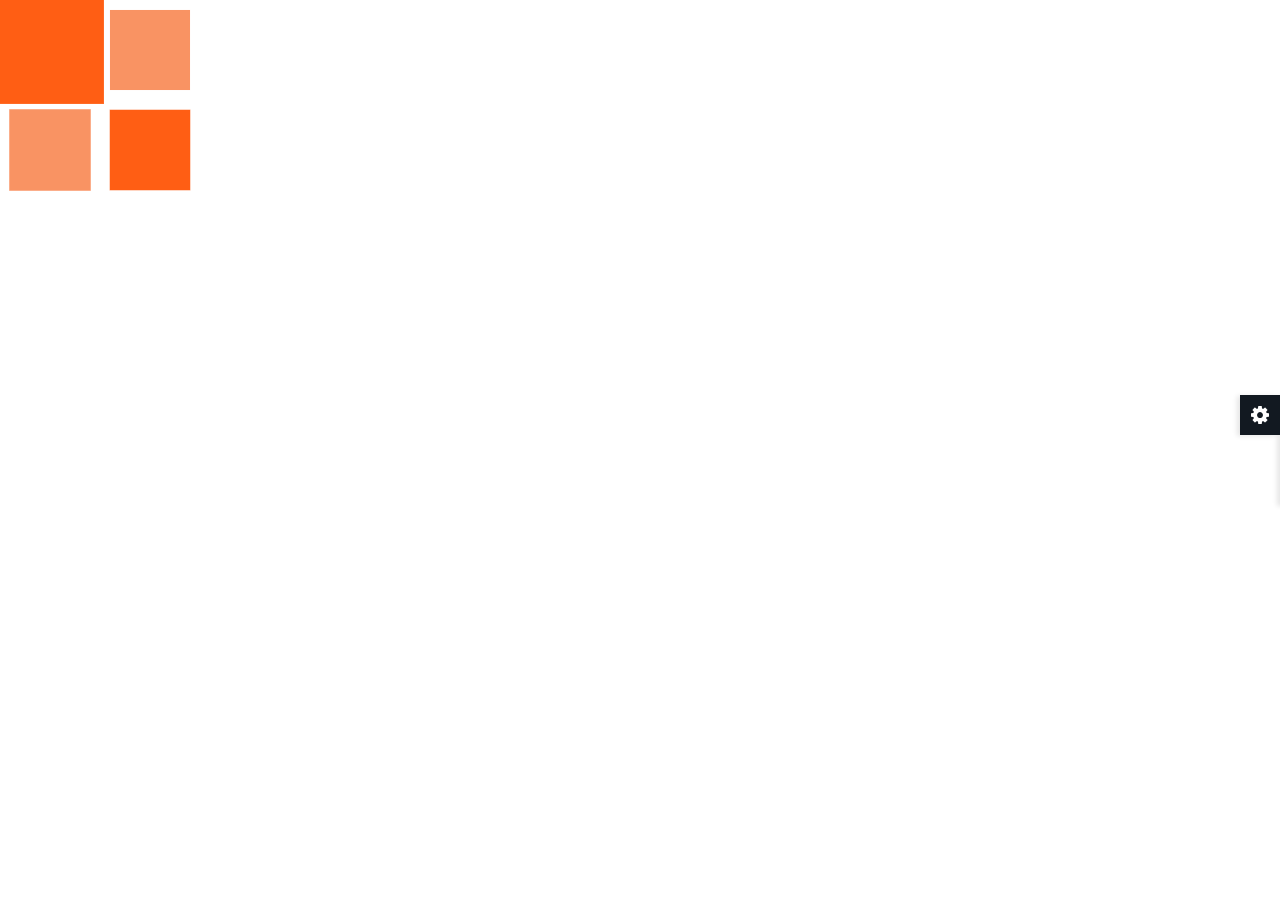
==== commit 7092e5b0: "worked on integration" ====
--- a/admin/index.html
+++ b/admin/index.html
@@ -12,11 +12,11 @@
 	<meta name="robots" content="" />
 	
 	<!-- DESCRIPTION -->
-	<meta name="description" content="EduChamp : Education HTML Template" />
+	<meta name="description" content="Rwanda Universities Information" />
 	
 	<!-- OG -->
-	<meta property="og:title" content="EduChamp : Education HTML Template" />
-	<meta property="og:description" content="EduChamp : Education HTML Template" />
+	<meta property="og:title" content="Rwanda Universities Information" />
+	<meta property="og:description" content="Rwanda Universities Information" />
 	<meta property="og:image" content="" />
 	<meta name="format-detection" content="telephone=no">
 	
@@ -25,7 +25,7 @@
 	<link rel="shortcut icon" type="image/x-icon" href="assets/images/favicon.png" />
 	
 	<!-- PAGE TITLE HERE ============================================= -->
-	<title>EduChamp : Education HTML Template </title>
+	<title>Rwanda Universities Information</title>
 	
 	<!-- MOBILE SPECIFIC ============================================= -->
 	<meta name="viewport" content="width=device-width, initial-scale=1">
@@ -67,7 +67,7 @@
 				<div>
 					<a href="index.html" class="ttr-logo">
 						<img class="ttr-logo-mobile" alt="" src="assets/images/logo-mobile.png" width="30" height="30">
-						<img class="ttr-logo-desktop" alt="" src="assets/images/logo-white.png" width="160" height="27">
+				
 					</a>
 				</div>
 			</div>
@@ -78,140 +78,13 @@
 					<li>
 						<a href="../index.html" class="ttr-material-button ttr-submenu-toggle">HOME</a>
 					</li>
-					<li>
-						<a href="#" class="ttr-material-button ttr-submenu-toggle">QUICK MENU <i class="fa fa-angle-down"></i></a>
-						<div class="ttr-header-submenu">
-							<ul>
-								<li><a href="../courses.html">Our Courses</a></li>
-								<li><a href="../event.html">New Event</a></li>
-								<li><a href="../membership.html">Membership</a></li>
-							</ul>
-						</div>
+
+					<li>
+						<a href="index.html" class="ttr-material-button ttr-submenu-toggle">DASHBOARD HOME</a>
 					</li>
+					
 				</ul>
 				<!-- header left menu end -->
-			</div>
-			<div class="ttr-header-right ttr-with-seperator">
-				<!-- header right menu start -->
-				<ul class="ttr-header-navigation">
-					<li>
-						<a href="#" class="ttr-material-button ttr-search-toggle"><i class="fa fa-search"></i></a>
-					</li>
-					<li>
-						<a href="#" class="ttr-material-button ttr-submenu-toggle"><i class="fa fa-bell"></i></a>
-						<div class="ttr-header-submenu noti-menu">
-							<div class="ttr-notify-header">
-								<span class="ttr-notify-text-top">9 New</span>
-								<span class="ttr-notify-text">User Notifications</span>
-							</div>
-							<div class="noti-box-list">
-								<ul>
-									<li>
-										<span class="notification-icon dashbg-gray">
-											<i class="fa fa-check"></i>
-										</span>
-										<span class="notification-text">
-											<span>Sneha Jogi</span> sent you a message.
-										</span>
-										<span class="notification-time">
-											<a href="#" class="fa fa-close"></a>
-											<span> 02:14</span>
-										</span>
-									</li>
-									<li>
-										<span class="notification-icon dashbg-yellow">
-											<i class="fa fa-shopping-cart"></i>
-										</span>
-										<span class="notification-text">
-											<a href="#">Your order is placed</a> sent you a message.
-										</span>
-										<span class="notification-time">
-											<a href="#" class="fa fa-close"></a>
-											<span> 7 Min</span>
-										</span>
-									</li>
-									<li>
-										<span class="notification-icon dashbg-red">
-											<i class="fa fa-bullhorn"></i>
-										</span>
-										<span class="notification-text">
-											<span>Your item is shipped</span> sent you a message.
-										</span>
-										<span class="notification-time">
-											<a href="#" class="fa fa-close"></a>
-											<span> 2 May</span>
-										</span>
-									</li>
-									<li>
-										<span class="notification-icon dashbg-green">
-											<i class="fa fa-comments-o"></i>
-										</span>
-										<span class="notification-text">
-											<a href="#">Sneha Jogi</a> sent you a message.
-										</span>
-										<span class="notification-time">
-											<a href="#" class="fa fa-close"></a>
-											<span> 14 July</span>
-										</span>
-									</li>
-									<li>
-										<span class="notification-icon dashbg-primary">
-											<i class="fa fa-file-word-o"></i>
-										</span>
-										<span class="notification-text">
-											<span>Sneha Jogi</span> sent you a message.
-										</span>
-										<span class="notification-time">
-											<a href="#" class="fa fa-close"></a>
-											<span> 15 Min</span>
-										</span>
-									</li>
-								</ul>
-							</div>
-						</div>
-					</li>
-					<li>
-						<a href="#" class="ttr-material-button ttr-submenu-toggle"><span class="ttr-user-avatar"><img alt="" src="assets/images/testimonials/pic3.jpg" width="32" height="32"></span></a>
-						<div class="ttr-header-submenu">
-							<ul>
-								<li><a href="user-profile.html">My profile</a></li>
-								<li><a href="list-view-calendar.html">Activity</a></li>
-								<li><a href="mailbox.html">Messages</a></li>
-								<li><a href="../login.html">Logout</a></li>
-							</ul>
-						</div>
-					</li>
-					<li class="ttr-hide-on-mobile">
-						<a href="#" class="ttr-material-button"><i class="ti-layout-grid3-alt"></i></a>
-						<div class="ttr-header-submenu ttr-extra-menu">
-							<a href="#">
-								<i class="fa fa-music"></i>
-								<span>Musics</span>
-							</a>
-							<a href="#">
-								<i class="fa fa-youtube-play"></i>
-								<span>Videos</span>
-							</a>
-							<a href="#">
-								<i class="fa fa-envelope"></i>
-								<span>Emails</span>
-							</a>
-							<a href="#">
-								<i class="fa fa-book"></i>
-								<span>Reports</span>
-							</a>
-							<a href="#">
-								<i class="fa fa-smile-o"></i>
-								<span>Persons</span>
-							</a>
-							<a href="#">
-								<i class="fa fa-picture-o"></i>
-								<span>Pictures</span>
-							</a>
-						</div>
-					</li>
-				</ul>
-				<!-- header right menu end -->
 			</div>
 			<!--header search panel start -->
 			<div class="ttr-search-bar">
@@ -234,11 +107,6 @@
 		<div class="ttr-sidebar-wrapper content-scroll">
 			<!-- side menu logo start -->
 			<div class="ttr-sidebar-logo">
-				<a href="#"><img alt="" src="assets/images/logo.png" width="122" height="27"></a>
-				<!-- <div class="ttr-sidebar-pin-button" title="Pin/Unpin Menu">
-					<i class="material-icons ttr-fixed-icon">gps_fixed</i>
-					<i class="material-icons ttr-not-fixed-icon">gps_not_fixed</i>
-				</div> -->
 				<div class="ttr-sidebar-toggle-button">
 					<i class="ti-arrow-left"></i>
 				</div>
@@ -254,76 +122,18 @@
 		                </a>
 		            </li>
 					<li>
-						<a href="courses.html" class="ttr-material-button">
+						<a href="messages.html" class="ttr-material-button">
 							<span class="ttr-icon"><i class="ti-book"></i></span>
-		                	<span class="ttr-label">Courses</span>
+		                	<span class="ttr-label">Messages</span>
 		                </a>
 		            </li>
 					<li>
-						<a href="#" class="ttr-material-button">
-							<span class="ttr-icon"><i class="ti-email"></i></span>
-		                	<span class="ttr-label">Mailbox</span>
-		                	<span class="ttr-arrow-icon"><i class="fa fa-angle-down"></i></span>
+						<a href="users.html" class="ttr-material-button">
+							<span class="ttr-icon"><i class="ti-user"></i></span>
+		                	<span class="ttr-label">Registered Users</span>
+		                	
 		                </a>
-		                <ul>
-		                	<li>
-		                		<a href="mailbox.html" class="ttr-material-button"><span class="ttr-label">Mail Box</span></a>
-		                	</li>
-		                	<li>
-		                		<a href="mailbox-compose.html" class="ttr-material-button"><span class="ttr-label">Compose</span></a>
-		                	</li>
-							<li>
-		                		<a href="mailbox-read.html" class="ttr-material-button"><span class="ttr-label">Mail Read</span></a>
-		                	</li>
-		                </ul>
-		            </li>
-					<li>
-						<a href="#" class="ttr-material-button">
-							<span class="ttr-icon"><i class="ti-calendar"></i></span>
-		                	<span class="ttr-label">Calendar</span>
-		                	<span class="ttr-arrow-icon"><i class="fa fa-angle-down"></i></span>
-		                </a>
-		                <ul>
-		                	<li>
-		                		<a href="basic-calendar.html" class="ttr-material-button"><span class="ttr-label">Basic Calendar</span></a>
-		                	</li>
-		                	<li>
-		                		<a href="list-view-calendar.html" class="ttr-material-button"><span class="ttr-label">List View</span></a>
-		                	</li>
-		                </ul>
-		            </li>
-					<li>
-						<a href="bookmark.html" class="ttr-material-button">
-							<span class="ttr-icon"><i class="ti-bookmark-alt"></i></span>
-		                	<span class="ttr-label">Bookmarks</span>
-		                </a>
-		            </li>
-					<li>
-						<a href="review.html" class="ttr-material-button">
-							<span class="ttr-icon"><i class="ti-comments"></i></span>
-		                	<span class="ttr-label">Review</span>
-		                </a>
-		            </li>
-					<li>
-						<a href="add-listing.html" class="ttr-material-button">
-							<span class="ttr-icon"><i class="ti-layout-accordion-list"></i></span>
-		                	<span class="ttr-label">Add listing</span>
-		                </a>
-		            </li>
-					<li>
-						<a href="#" class="ttr-material-button">
-							<span class="ttr-icon"><i class="ti-user"></i></span>
-		                	<span class="ttr-label">My Profile</span>
-		                	<span class="ttr-arrow-icon"><i class="fa fa-angle-down"></i></span>
-		                </a>
-		                <ul>
-		                	<li>
-		                		<a href="user-profile.html" class="ttr-material-button"><span class="ttr-label">User Profile</span></a>
-		                	</li>
-		                	<li>
-		                		<a href="teacher-profile.html" class="ttr-material-button"><span class="ttr-label">Teacher Profile</span></a>
-		                	</li>
-		                </ul>
+		                
 		            </li>
 		            <li class="ttr-seperate"></li>
 				</ul>
@@ -350,10 +160,10 @@
 					<div class="widget-card widget-bg1">					 
 						<div class="wc-item">
 							<h4 class="wc-title">
-								Total Frofit
+								Payments
 							</h4>
 							<span class="wc-des">
-								All Customs Value
+								All Students Value
 							</span>
 							<span class="wc-stats">
 								$<span class="counter">18</span>M 
@@ -376,7 +186,7 @@
 					<div class="widget-card widget-bg2">					 
 						<div class="wc-item">
 							<h4 class="wc-title">
-								 New Feedbacks
+								 New Messages
 							</h4>
 							<span class="wc-des">
 								Customer Review
@@ -402,7 +212,7 @@
 					<div class="widget-card widget-bg3">					 
 						<div class="wc-item">
 							<h4 class="wc-title">
-								New Orders 
+								New Students 
 							</h4>
 							<span class="wc-des">
 								Fresh Order Amount 
@@ -465,210 +275,6 @@
 					</div>
 				</div>
 				<!-- Your Profile Views Chart END-->
-				<div class="col-lg-4 m-b30">
-					<div class="widget-box">
-						<div class="wc-title">
-							<h4>Notifications</h4>
-						</div>
-						<div class="widget-inner">
-							<div class="noti-box-list">
-								<ul>
-									<li>
-										<span class="notification-icon dashbg-gray">
-											<i class="fa fa-check"></i>
-										</span>
-										<span class="notification-text">
-											<span>Sneha Jogi</span> sent you a message.
-										</span>
-										<span class="notification-time">
-											<a href="#" class="fa fa-close"></a>
-											<span> 02:14</span>
-										</span>
-									</li>
-									<li>
-										<span class="notification-icon dashbg-yellow">
-											<i class="fa fa-shopping-cart"></i>
-										</span>
-										<span class="notification-text">
-											<a href="#">Your order is placed</a> sent you a message.
-										</span>
-										<span class="notification-time">
-											<a href="#" class="fa fa-close"></a>
-											<span> 7 Min</span>
-										</span>
-									</li>
-									<li>
-										<span class="notification-icon dashbg-red">
-											<i class="fa fa-bullhorn"></i>
-										</span>
-										<span class="notification-text">
-											<span>Your item is shipped</span> sent you a message.
-										</span>
-										<span class="notification-time">
-											<a href="#" class="fa fa-close"></a>
-											<span> 2 May</span>
-										</span>
-									</li>
-									<li>
-										<span class="notification-icon dashbg-green">
-											<i class="fa fa-comments-o"></i>
-										</span>
-										<span class="notification-text">
-											<a href="#">Sneha Jogi</a> sent you a message.
-										</span>
-										<span class="notification-time">
-											<a href="#" class="fa fa-close"></a>
-											<span> 14 July</span>
-										</span>
-									</li>
-									<li>
-										<span class="notification-icon dashbg-primary">
-											<i class="fa fa-file-word-o"></i>
-										</span>
-										<span class="notification-text">
-											<span>Sneha Jogi</span> sent you a message.
-										</span>
-										<span class="notification-time">
-											<a href="#" class="fa fa-close"></a>
-											<span> 15 Min</span>
-										</span>
-									</li>
-								</ul>
-							</div>
-						</div>
-					</div>
-				</div>
-				<div class="col-lg-6 m-b30">
-					<div class="widget-box">
-						<div class="wc-title">
-							<h4>New Users</h4>
-						</div>
-						<div class="widget-inner">
-							<div class="new-user-list">
-								<ul>
-									<li>
-										<span class="new-users-pic">
-											<img src="assets/images/testimonials/pic1.jpg" alt=""/>
-										</span>
-										<span class="new-users-text">
-											<a href="#" class="new-users-name">Anna Strong </a>
-											<span class="new-users-info">Visual Designer,Google Inc </span>
-										</span>
-										<span class="new-users-btn">
-											<a href="#" class="btn button-sm outline">Follow</a>
-										</span>
-									</li>
-									<li>
-										<span class="new-users-pic">
-											<img src="assets/images/testimonials/pic2.jpg" alt=""/>
-										</span>
-										<span class="new-users-text">
-											<a href="#" class="new-users-name"> Milano Esco </a>
-											<span class="new-users-info">Product Designer, Apple Inc </span>
-										</span>
-										<span class="new-users-btn">
-											<a href="#" class="btn button-sm outline">Follow</a>
-										</span>
-									</li>
-									<li>
-										<span class="new-users-pic">
-											<img src="assets/images/testimonials/pic1.jpg" alt=""/>
-										</span>
-										<span class="new-users-text">
-											<a href="#" class="new-users-name">Nick Bold  </a>
-											<span class="new-users-info">Web Developer, Facebook Inc </span>
-										</span>
-										<span class="new-users-btn">
-											<a href="#" class="btn button-sm outline">Follow</a>
-										</span>
-									</li>
-									<li>
-										<span class="new-users-pic">
-											<img src="assets/images/testimonials/pic2.jpg" alt=""/>
-										</span>
-										<span class="new-users-text">
-											<a href="#" class="new-users-name">Wiltor Delton </a>
-											<span class="new-users-info">Project Manager, Amazon Inc </span>
-										</span>
-										<span class="new-users-btn">
-											<a href="#" class="btn button-sm outline">Follow</a>
-										</span>
-									</li>
-									<li>
-										<span class="new-users-pic">
-											<img src="assets/images/testimonials/pic3.jpg" alt=""/>
-										</span>
-										<span class="new-users-text">
-											<a href="#" class="new-users-name">Nick Stone </a>
-											<span class="new-users-info">Project Manager, Amazon Inc  </span>
-										</span>
-										<span class="new-users-btn">
-											<a href="#" class="btn button-sm outline">Follow</a>
-										</span>
-									</li>
-								</ul>
-							</div>
-						</div>
-					</div>
-				</div>
-				<div class="col-lg-6 m-b30">
-					<div class="widget-box">
-						<div class="wc-title">
-							<h4>Orders</h4>
-						</div>
-						<div class="widget-inner">
-							<div class="orders-list">
-								<ul>
-									<li>
-										<span class="orders-title">
-											<a href="#" class="orders-title-name">Anna Strong </a>
-											<span class="orders-info">Order #02357 | Date 12/08/2019</span>
-										</span>
-										<span class="orders-btn">
-											<a href="#" class="btn button-sm red">Unpaid</a>
-										</span>
-									</li>
-									<li>
-										<span class="orders-title">
-											<a href="#" class="orders-title-name">Revenue</a>
-											<span class="orders-info">Order #02357 | Date 12/08/2019</span>
-										</span>
-										<span class="orders-btn">
-											<a href="#" class="btn button-sm red">Unpaid</a>
-										</span>
-									</li>
-									<li>
-										<span class="orders-title">
-											<a href="#" class="orders-title-name">Anna Strong </a>
-											<span class="orders-info">Order #02357 | Date 12/08/2019</span>
-										</span>
-										<span class="orders-btn">
-											<a href="#" class="btn button-sm green">Paid</a>
-										</span>
-									</li>
-									<li>
-										<span class="orders-title">
-											<a href="#" class="orders-title-name">Revenue</a>
-											<span class="orders-info">Order #02357 | Date 12/08/2019</span>
-										</span>
-										<span class="orders-btn">
-											<a href="#" class="btn button-sm green">Paid</a>
-										</span>
-									</li>
-									<li>
-										<span class="orders-title">
-											<a href="#" class="orders-title-name">Anna Strong </a>
-											<span class="orders-info">Order #02357 | Date 12/08/2019</span>
-										</span>
-										<span class="orders-btn">
-											<a href="#" class="btn button-sm green">Paid</a>
-										</span>
-									</li>
-								</ul>
-							</div>
-						</div>
-					</div>
-				</div>
 				<div class="col-lg-12 m-b30">
 					<div class="widget-box">
 						<div class="wc-title">
@@ -701,6 +307,8 @@
 <script src="assets/js/functions.js"></script>
 <script src="assets/vendors/chart/chart.min.js"></script>
 <script src="assets/js/admin.js"></script>
+<script src="assets/js/getMessages.js"></script>
+<script src="assets/js/protectAdmin.js"></script>
 <script src='assets/vendors/calendar/moment.min.js'></script>
 <script src='assets/vendors/calendar/fullcalendar.js'></script>
 <script src='assets/vendors/switcher/switcher.js'></script>
